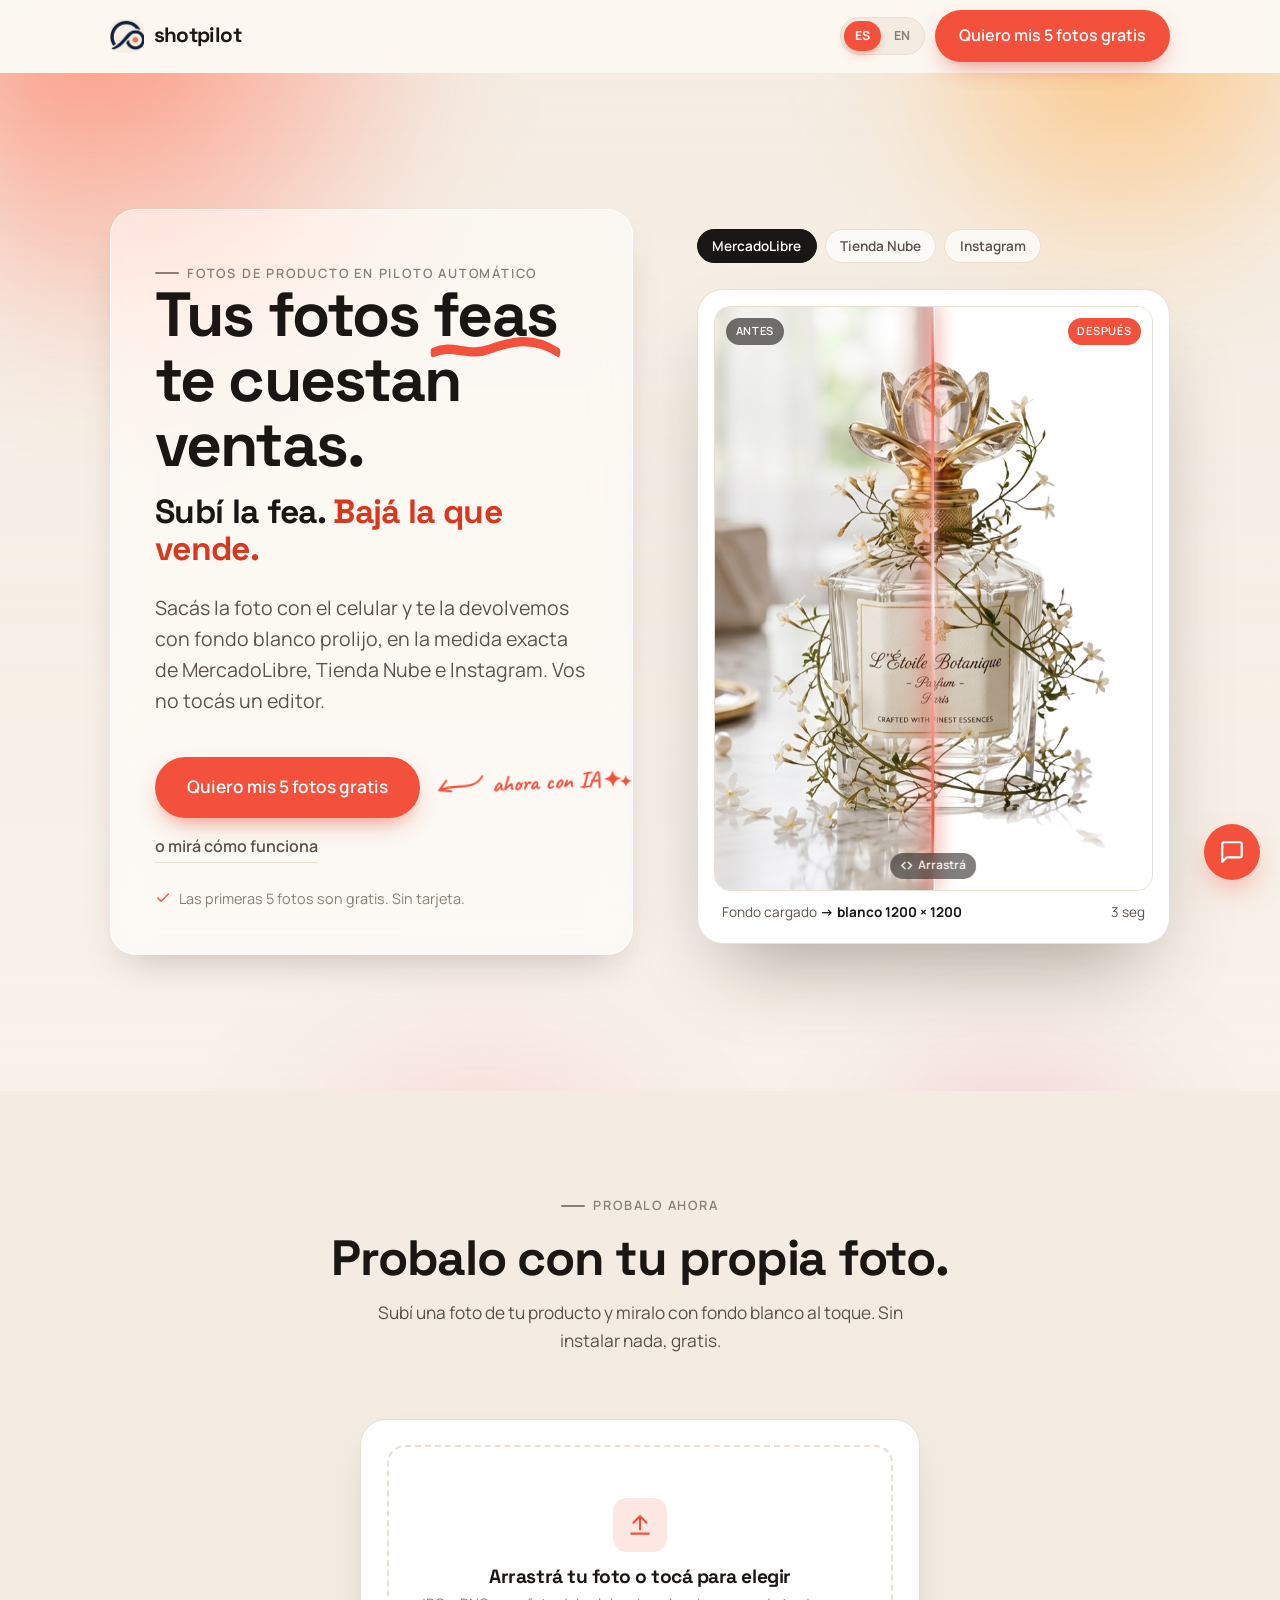
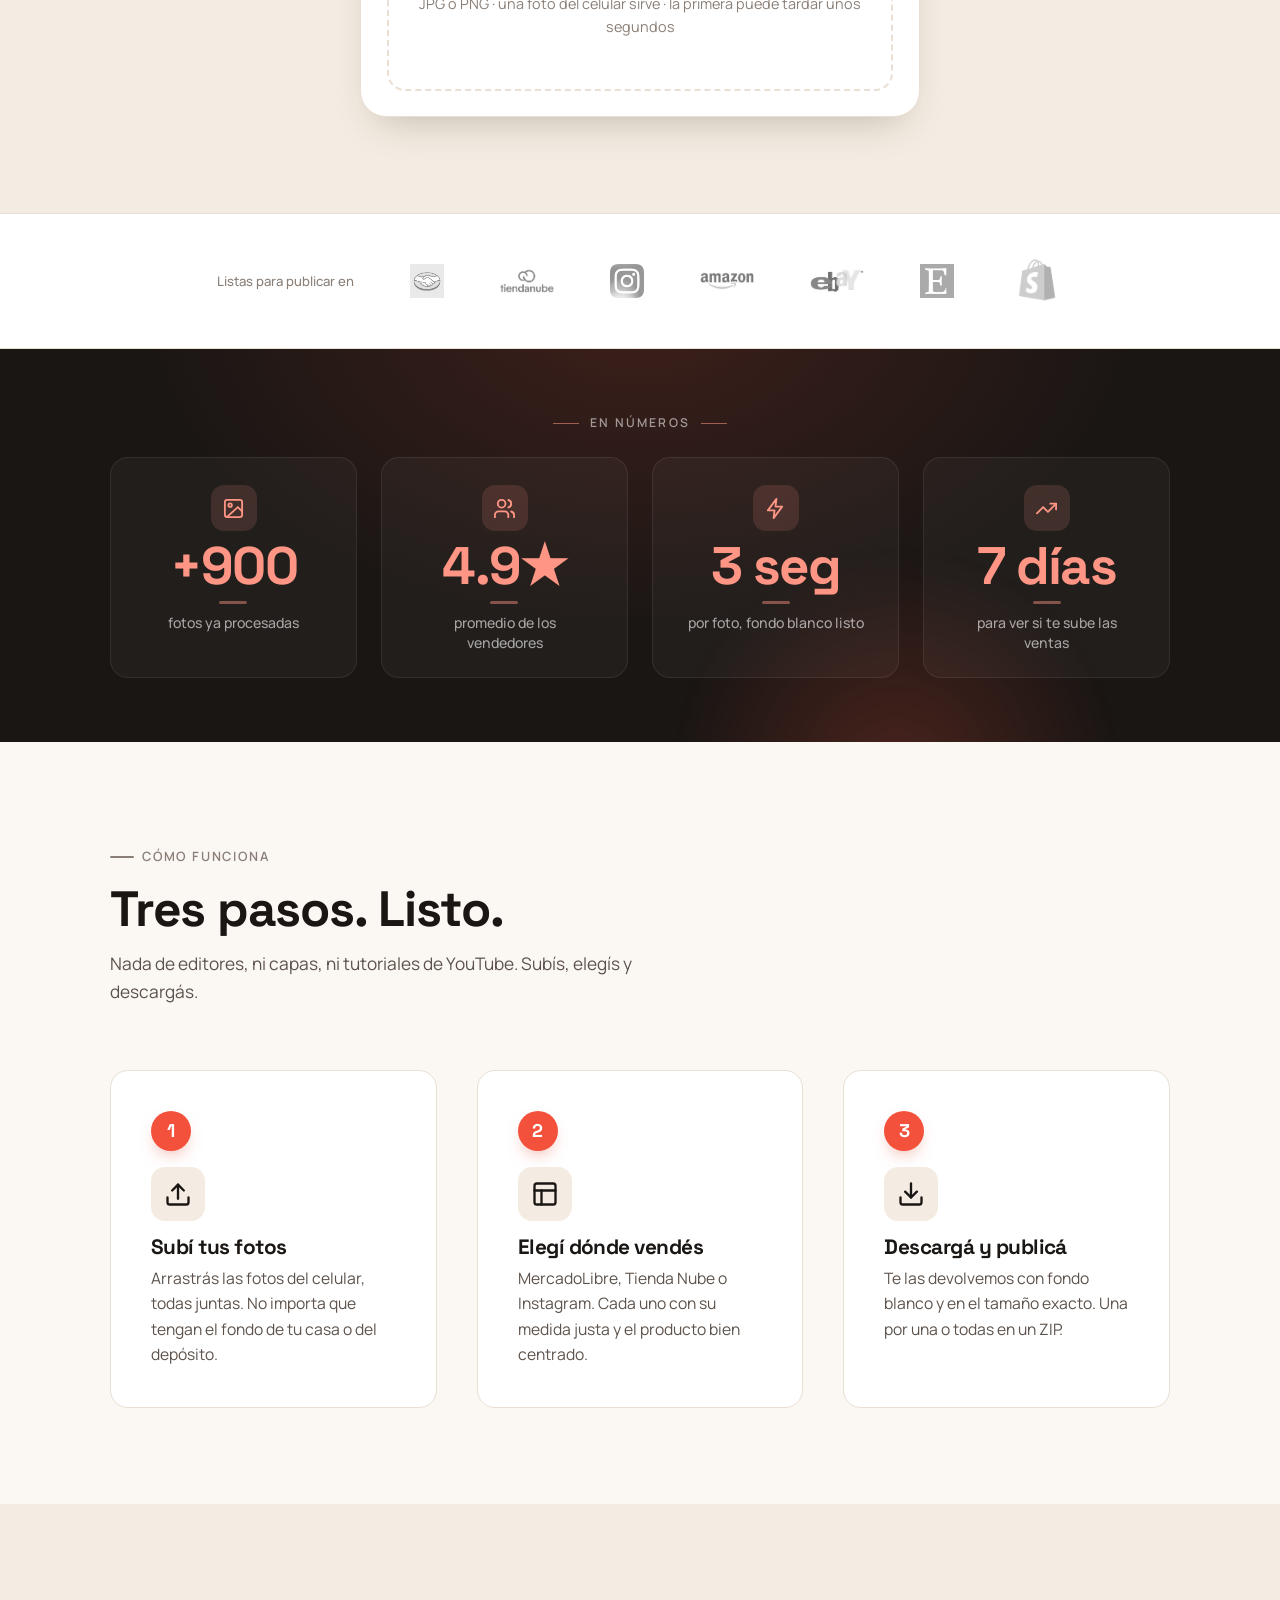
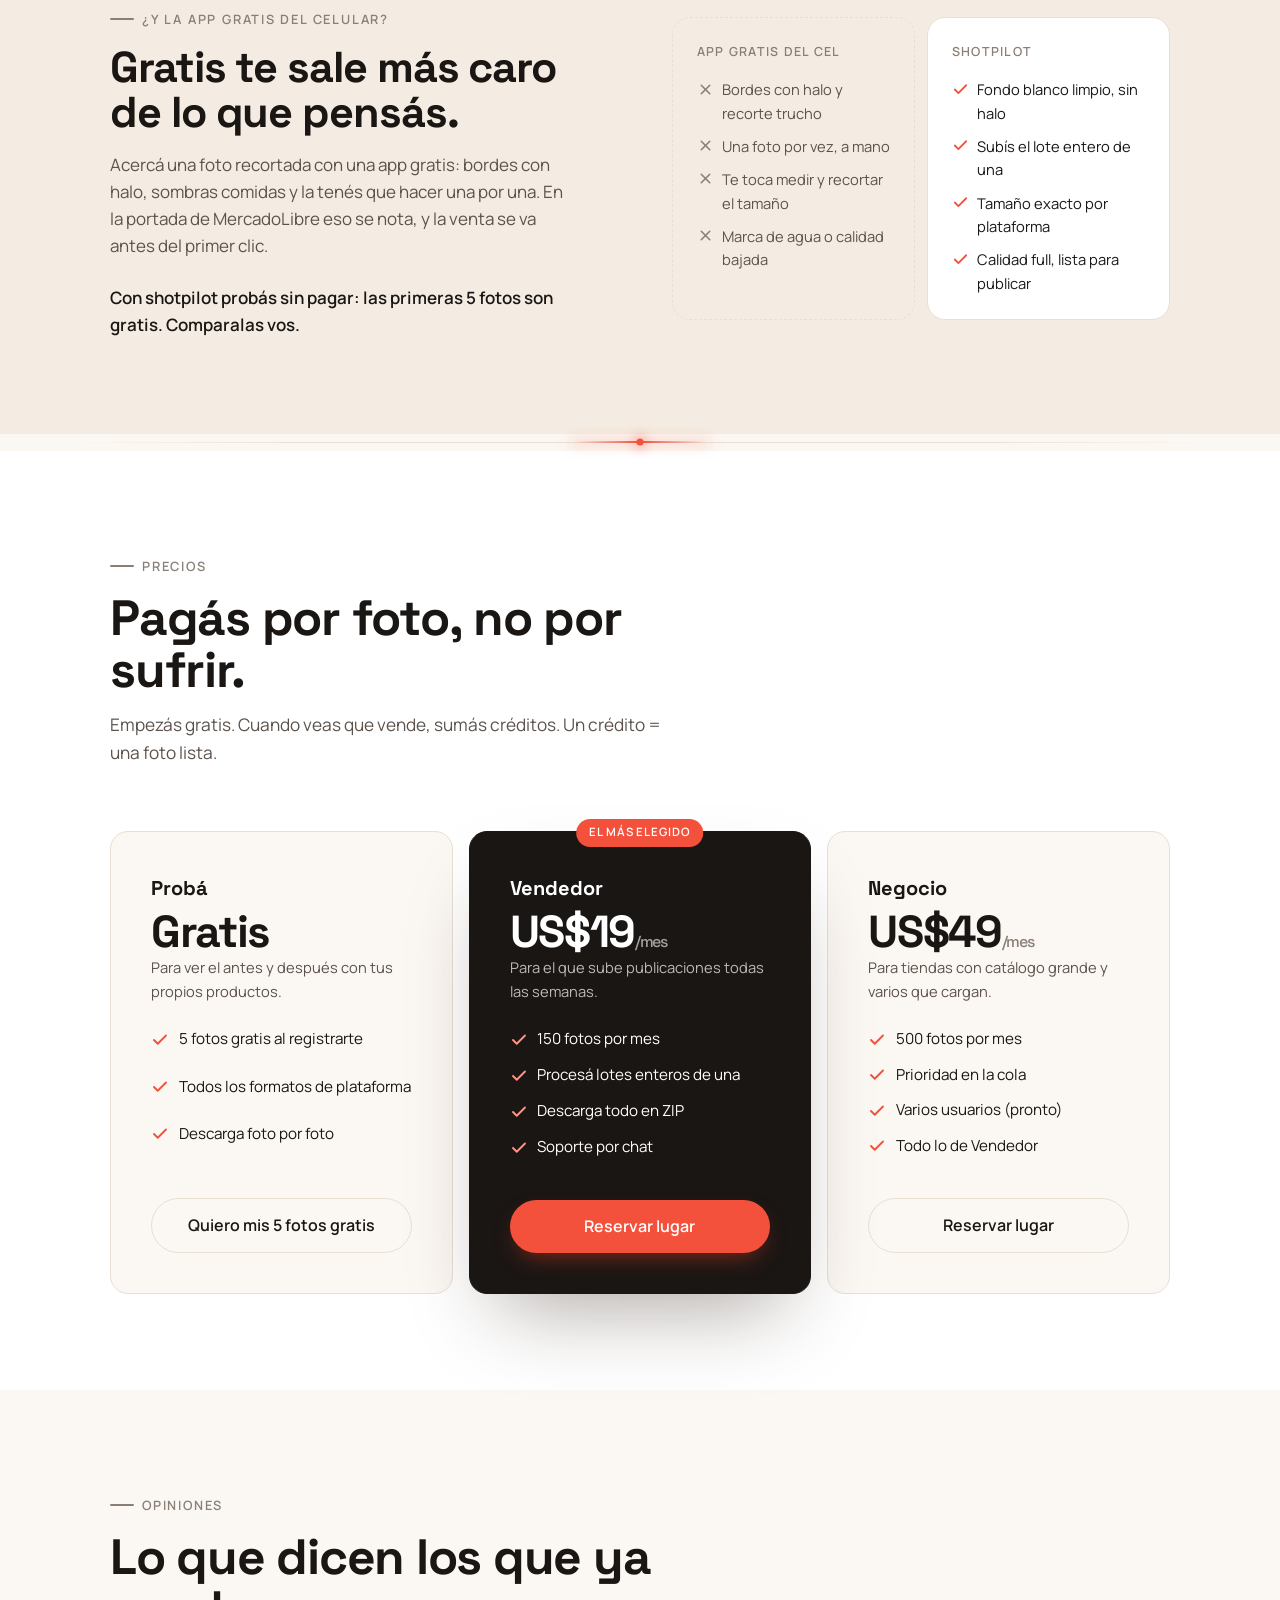
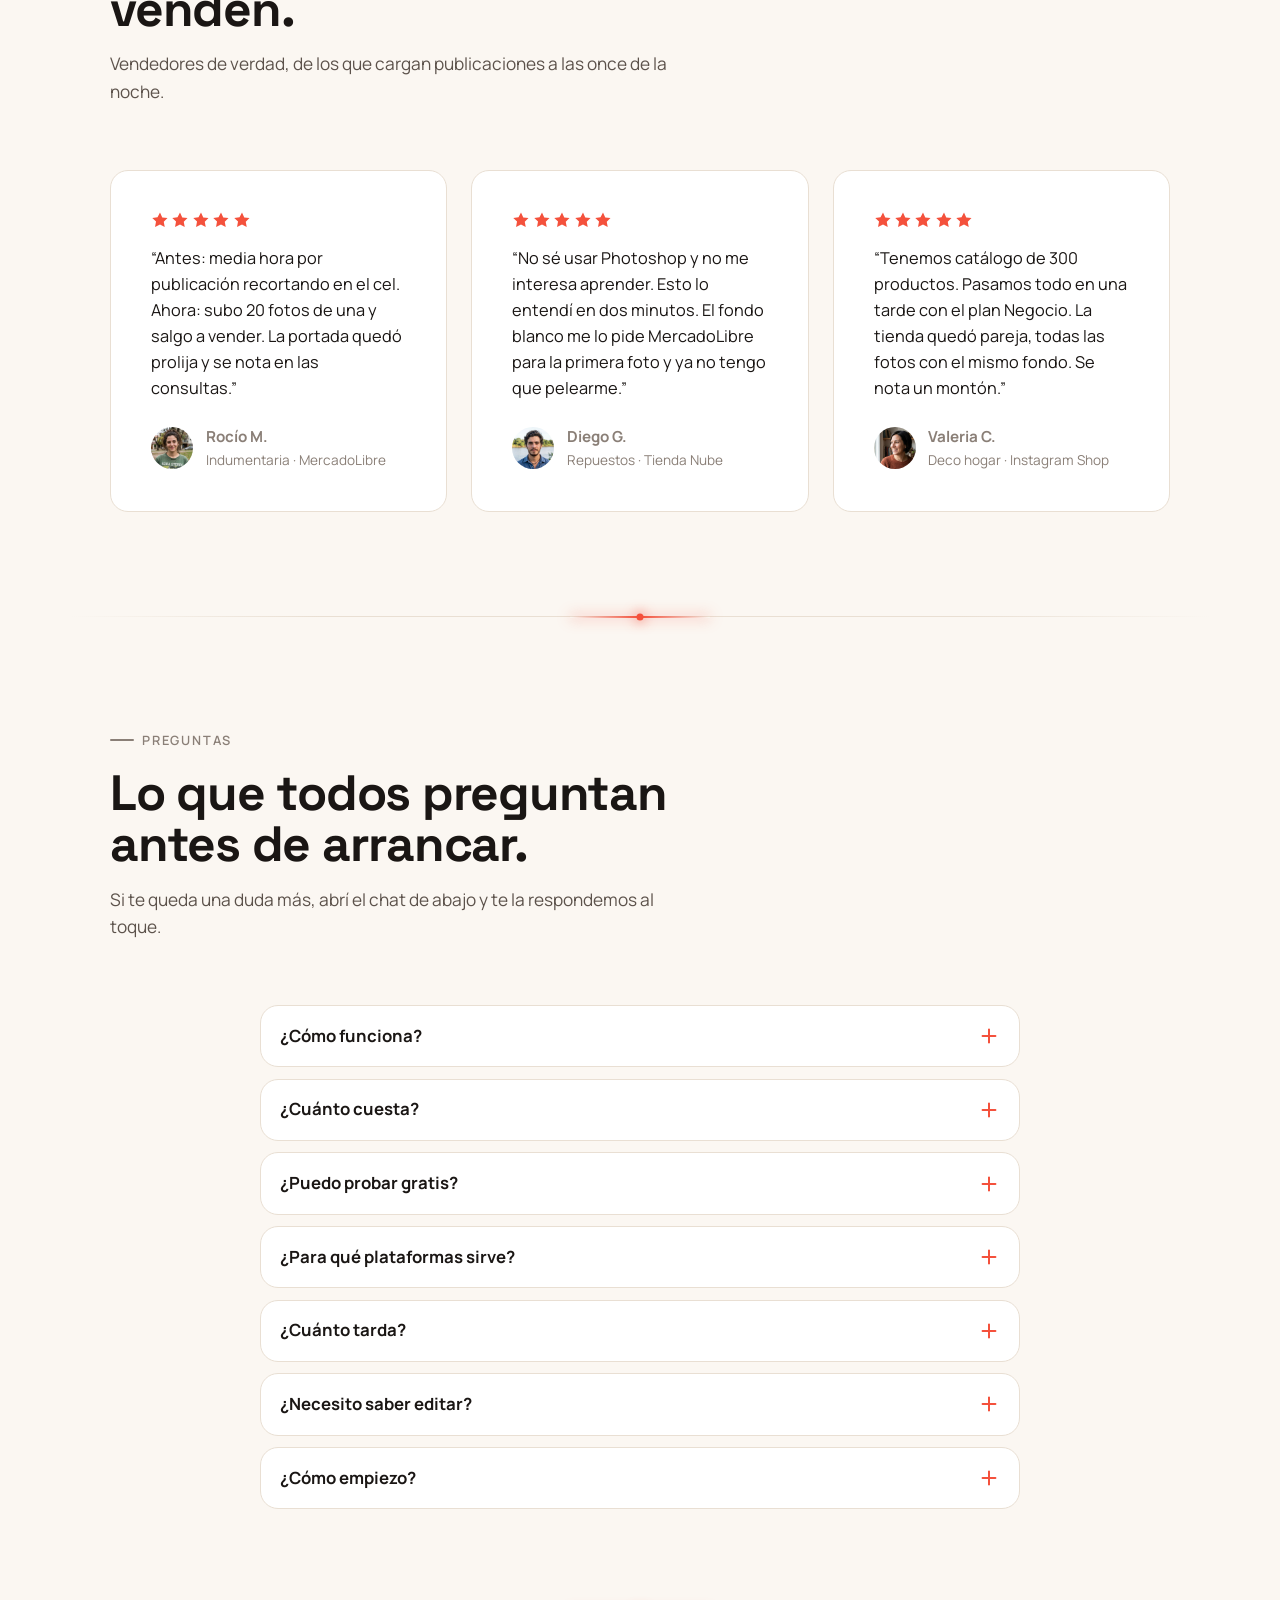
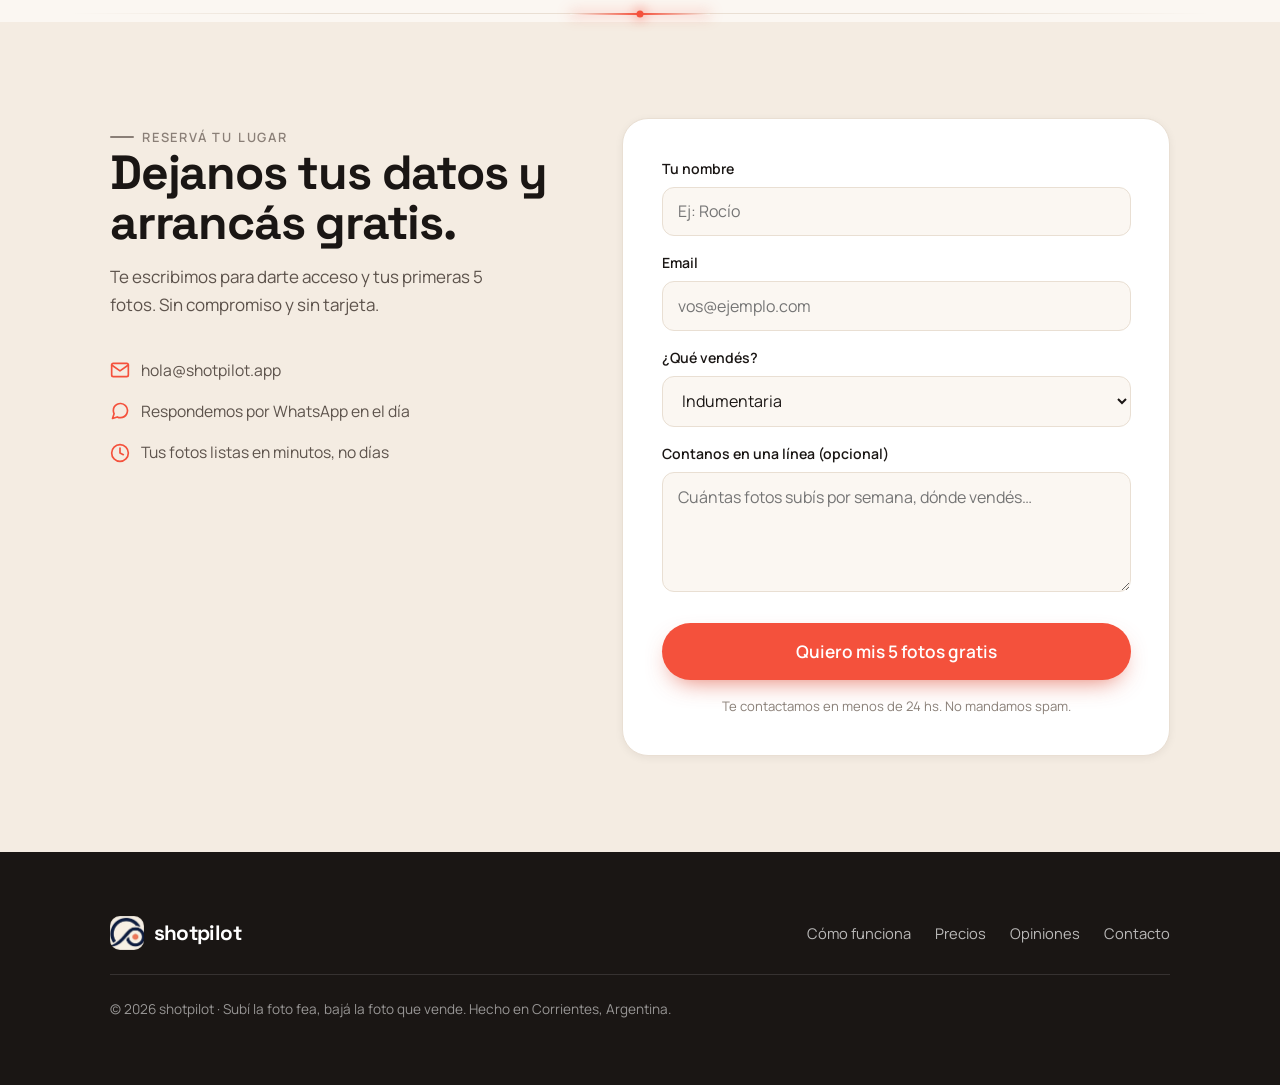
==== index.html @ 3f91464b "feat(landing): marca de agua del magnet en mosaico SHOTPILOT (estilo editor) ES+EN Reemplaza el wate" ====
<!DOCTYPE html>
<html lang="es-AR">
<head>
<meta charset="UTF-8">
<meta name="viewport" content="width=device-width, initial-scale=1.0">
<title>shotpilot — Subí la foto fea. Bajá la foto que vende.</title>
<meta name="description" content="Fotos de producto con fondo blanco, listas para MercadoLibre, Tienda Nube e Instagram. Subís la foto del celular y la bajás lista para publicar.">
<link rel="icon" type="image/png" href="/logo-shotpilot.png">
<link rel="apple-touch-icon" href="/logo-shotpilot.png">
<meta property="og:type" content="website">
<meta property="og:site_name" content="ShotPilot">
<meta property="og:title" content="shotpilot — Subí la foto fea. Bajá la foto que vende.">
<meta property="og:description" content="Fotos de producto con fondo blanco, listas para MercadoLibre, Tienda Nube e Instagram. Subís la foto del celular y la bajás lista para publicar.">
<meta property="og:url" content="https://shotpilot.app/">
<meta property="og:image" content="https://shotpilot.app/og-image.png">
<meta property="og:image:width" content="1200">
<meta property="og:image:height" content="630">
<meta property="og:image:alt" content="Antes y después: foto de producto con fondo cargado convertida a fondo blanco.">
<meta name="twitter:card" content="summary_large_image">
<meta name="twitter:title" content="shotpilot — Subí la foto fea. Bajá la foto que vende.">
<meta name="twitter:description" content="Fotos de producto con fondo blanco, listas para MercadoLibre, Tienda Nube e Instagram.">
<meta name="twitter:image" content="https://shotpilot.app/og-image.png">
<link rel="canonical" href="https://shotpilot.app/">
<link rel="alternate" hreflang="es-AR" href="https://shotpilot.app/">
<link rel="alternate" hreflang="en" href="https://shotpilot.app/en">
<link rel="alternate" hreflang="x-default" href="https://shotpilot.app/">

<link rel="preconnect" href="https://fonts.googleapis.com">
<link rel="preconnect" href="https://fonts.gstatic.com" crossorigin>
<link href="https://fonts.googleapis.com/css2?family=Caveat:wght@600;700&family=Manrope:wght@400;500;600;700;800&family=Space+Grotesk:wght@400;500;600;700&display=swap" rel="stylesheet">

<style>
  /* ---------- tokens ---------- */
  :root{
    --ink:#1A1614;
    --ink-soft:#5C524B;
    --ink-faint:#8A7F77;
    --cream:#FBF7F2;
    --cream-2:#F4ECE2;
    --white:#FFFFFF;
    --line:#E9DFD3;

    --accent:#F4513C;
    --accent-deep:#D8381F;
    --accent-tint:#FDE7E2;

    /* mesh hero colors (warm family — never purple/blue) */
    --m1:#FF6F52;   /* coral */
    --m2:#FFB257;   /* amber */
    --m3:#FF8FA0;   /* rose  */
    --m4:#E23E78;   /* deep rose */

    --space-1:.5rem;
    --space-2:1rem;
    --space-3:1.5rem;
    --space-4:2.5rem;
    --space-5:4rem;
    --space-6:6rem;
    --space-7:8.5rem;

    --maxw:1140px;
    --radius:18px;
    --radius-lg:26px;

    --shadow-sm:0 2px 8px rgba(40,24,16,.06);
    --shadow-md:0 18px 40px -18px rgba(40,24,16,.28);
    --shadow-lg:0 40px 80px -30px rgba(40,24,16,.4);

    --ease:cubic-bezier(.22,.61,.36,1);
  }

  *,*::before,*::after{box-sizing:border-box;margin:0;padding:0}
  html{scroll-behavior:smooth;scroll-padding-top:88px;-webkit-text-size-adjust:100%}
  body{
    font-family:"Manrope",system-ui,-apple-system,sans-serif;
    background:var(--cream);
    color:var(--ink);
    line-height:1.6;
    font-size:17px;
    -webkit-font-smoothing:antialiased;
    overflow-x:clip;
  }
  h1,h2,h3,.display{font-family:"Space Grotesk","Manrope",sans-serif;line-height:1.04;letter-spacing:-.025em;font-weight:800}
  a{color:inherit;text-decoration:none}
  img{max-width:100%;display:block}
  ::selection{background:var(--accent);color:#fff}

  /* ---------- layout helpers ---------- */
  .wrap{max-width:var(--maxw);margin-inline:auto;padding-inline:clamp(20px,5vw,40px)}
  section{padding-block:var(--space-6)}
  .eyebrow{
    font-size:.8rem;font-weight:600;letter-spacing:.14em;text-transform:uppercase;
    color:var(--ink-faint);display:inline-flex;align-items:center;gap:.5rem;
  }
  .eyebrow::before{content:"";width:24px;height:2px;background:var(--ink-faint);border-radius:2px}
  .section-head{max-width:640px;margin-bottom:var(--space-5)}
  .section-head h2{font-size:clamp(2rem,4.5vw,3.1rem);margin:var(--space-2) 0 var(--space-2)}
  .section-head p{color:var(--ink-soft);font-size:1.08rem;max-width:52ch}

  /* ---------- buttons ---------- */
  .btn{
    display:inline-flex;align-items:center;justify-content:center;gap:.55rem;
    font-family:"Manrope",sans-serif;font-weight:600;font-size:1rem;
    padding:.85rem 1.5rem;border-radius:999px;border:0;cursor:pointer;
    transition:transform .25s var(--ease),box-shadow .25s var(--ease),background .2s;
    white-space:nowrap;
  }
  .btn-primary{background:var(--accent);color:#fff;box-shadow:0 10px 24px -10px rgba(216,56,31,.7)}
  .btn-primary:hover{background:var(--accent-deep);transform:translateY(-2px);box-shadow:0 16px 30px -10px rgba(216,56,31,.75)}
  .btn-ghost{background:transparent;color:var(--ink);border:1.5px solid var(--line)}
  .btn-ghost:hover{border-color:var(--ink);transform:translateY(-2px)}
  .btn-lg{padding:1.05rem 2rem;font-size:1.08rem}
  .text-link{font-weight:600;font-size:1rem;color:var(--ink-soft);border-bottom:1.5px solid var(--line);padding-bottom:2px;transition:color .2s,border-color .2s}
  .text-link:hover{color:var(--ink);border-color:var(--ink)}

  /* ---------- nav ---------- */
  .nav{
    position:sticky;top:0;z-index:50;
    backdrop-filter:saturate(150%) blur(14px);
    -webkit-backdrop-filter:saturate(150%) blur(14px);
    background:rgba(251,247,242,.72);
    border-bottom:1px solid transparent;
    transition:border-color .3s,box-shadow .3s,background .3s;
  }
  .nav.scrolled{border-bottom-color:var(--line);box-shadow:var(--shadow-sm);background:rgba(251,247,242,.86)}
  .nav-inner{display:flex;align-items:center;justify-content:space-between;gap:var(--space-3);height:72px}
  .brand{display:flex;align-items:center;gap:.6rem;font-family:"Space Grotesk";font-weight:800;font-size:1.3rem;letter-spacing:-.03em}
  .brand .mark{width:34px;height:34px;border-radius:10px;flex:none;background:#fff no-repeat url("/logo-shotpilot.png");background-size:182%;background-position:50% 20%}
  .nav-links{display:none;gap:var(--space-3);align-items:center}
  .nav-links a{font-size:.96rem;font-weight:500;color:var(--ink-soft);position:relative;padding:.3rem 0;transition:color .2s}
  .nav-links a::after{content:"";position:absolute;left:0;bottom:-2px;width:0;height:2px;background:var(--accent);border-radius:2px;transition:width .25s var(--ease)}
  .nav-links a:hover{color:var(--ink)}
  .nav-links a:hover::after{width:100%}
  .nav-cta{display:flex;align-items:center;gap:.6rem}
  @media(min-width:760px){.nav-links{display:flex}}
  @media(max-width:760px){
    .nav-inner{gap:.5rem;height:64px}
    .brand{font-size:1.15rem;gap:.45rem}
    .brand .mark{width:30px;height:30px}
    .nav-cta{gap:.5rem}
    .nav-cta .btn-primary{padding:.55rem 1rem;font-size:.9rem}
    .lang a{padding:.3rem .5rem}
  }
  @media(max-width:390px){
    .nav-inner{gap:.4rem}
    .brand{font-size:1.05rem}
    .nav-cta{gap:.4rem}
    .nav-cta .btn-primary{padding:.5rem .8rem;font-size:.84rem}
    .lang{font-size:.72rem}
    .lang a{padding:.28rem .42rem}
  }
  /* language switch */
  .lang{display:inline-flex;align-items:center;gap:2px;background:var(--cream-2);border:1px solid var(--line);border-radius:999px;padding:3px;font-size:.78rem;font-weight:700;letter-spacing:.02em}
  .lang a{padding:.3rem .68rem;border-radius:999px;color:var(--ink-faint);transition:color .2s,background .25s var(--ease),box-shadow .25s var(--ease)}
  .lang a[aria-current="true"]{background:var(--accent);color:#fff;box-shadow:0 4px 10px -3px rgba(216,56,31,.5)}
  .lang a:not([aria-current="true"]):hover{color:var(--ink)}

  /* platform selector (hero) */
  .plat-select{display:flex;flex-wrap:wrap;gap:.5rem;margin-bottom:var(--space-2)}
  .chip{font-family:"Manrope",sans-serif;font-size:.85rem;font-weight:600;color:var(--ink-soft);background:rgba(255,255,255,.7);border:1.5px solid var(--line);border-radius:999px;padding:.42rem .9rem;cursor:pointer;transition:background .2s var(--ease),color .2s,border-color .2s,transform .2s var(--ease)}
  .chip:hover{border-color:var(--ink-faint);transform:translateY(-1px)}
  .chip[aria-pressed="true"]{background:var(--ink);color:#fff;border-color:var(--ink)}

  /* ---------- hero ---------- */
  .hero{position:relative;padding-block:clamp(4.5rem,11vw,8.5rem) var(--space-7);overflow:hidden}
  .mesh{position:absolute;inset:-12% 0 0 0;height:128%;z-index:0;background:var(--cream-2);will-change:transform}
  .blob{position:absolute;border-radius:50%;filter:blur(60px);opacity:.85;will-change:transform}
  .blob.b1{width:46vw;height:46vw;max-width:560px;max-height:560px;background:radial-gradient(circle at 30% 30%,var(--m1),transparent 70%);top:-8%;left:-6%}
  .blob.b2{width:42vw;height:42vw;max-width:520px;max-height:520px;background:radial-gradient(circle at 50% 50%,var(--m2),transparent 70%);top:-12%;right:-8%}
  .blob.b3{width:40vw;height:40vw;max-width:500px;max-height:500px;background:radial-gradient(circle at 50% 50%,var(--m3),transparent 70%);bottom:-18%;left:18%}
  .blob.b4{width:30vw;height:30vw;max-width:380px;max-height:380px;background:radial-gradient(circle at 50% 50%,var(--m4),transparent 68%);bottom:-10%;right:6%;opacity:.6}
  /* grain-free soft top fade so text reads */
  .mesh::after{content:"";position:absolute;inset:0;background:linear-gradient(180deg,rgba(251,247,242,.1),rgba(251,247,242,.55))}

  @keyframes drift1{from{transform:translate3d(0,0,0) scale(1)}to{transform:translate3d(6%,8%,0) scale(1.12)}}
  @keyframes drift2{from{transform:translate3d(0,0,0) scale(1)}to{transform:translate3d(-7%,6%,0) scale(1.08)}}
  @keyframes drift3{from{transform:translate3d(0,0,0) scale(1)}to{transform:translate3d(5%,-7%,0) scale(1.14)}}

  .hero-inner{position:relative;z-index:1;display:grid;gap:var(--space-5);grid-template-columns:1fr;align-items:center}
  @media(min-width:940px){.hero-inner{grid-template-columns:1.05fr .95fr}}

  .glass{
    background:rgba(255,255,255,.55);
    backdrop-filter:blur(18px) saturate(140%);
    -webkit-backdrop-filter:blur(18px) saturate(140%);
    border:1px solid rgba(255,255,255,.7);
    border-radius:var(--radius-lg);
    padding:clamp(1.75rem,4vw,2.75rem);
    box-shadow:var(--shadow-md);
  }
  .hero h1{font-size:clamp(2.4rem,5.6vw,3.9rem);font-weight:900;letter-spacing:-.03em;line-height:1.04;text-wrap:balance}

  /* hand-drawn underline swash bajo la palabra clave del titular */
  .swash{position:relative;display:inline-block;white-space:nowrap}
  .swash-line{position:absolute;left:-3%;bottom:-.22em;width:106%;height:.4em;overflow:visible;pointer-events:none}
  .swash-line path{
    fill:none;stroke:var(--accent);stroke-width:6;stroke-linecap:round;stroke-linejoin:round;
    stroke-dasharray:240;stroke-dashoffset:240;
    animation:swash-draw .9s var(--ease) .35s forwards;
  }
  @keyframes swash-draw{to{stroke-dashoffset:0}}

  /* sticker dibujado a mano "ahora con IA" a la derecha del CTA */
  .btn-wrap{position:relative;display:inline-flex;flex-wrap:wrap;align-items:center}
  .ai-sticker{position:absolute;left:calc(100% + 14px);top:0;bottom:0;display:flex;align-items:center;gap:.25rem;transform:rotate(-3deg);transform-origin:left center;pointer-events:none;white-space:nowrap;font-family:"Caveat",cursive;color:var(--accent);animation:sticker-pop .5s var(--ease) .55s both}
  .ai-sticker .txt{font-size:clamp(1.15rem,2.6vw,1.45rem);font-weight:700;line-height:1;white-space:nowrap}
  .ai-sticker .arr{width:clamp(40px,6vw,54px);height:auto;flex:none}
  .ai-sticker .arr path{fill:none;stroke:var(--accent);stroke-width:2.4;stroke-linecap:round;stroke-linejoin:round;stroke-dasharray:220;stroke-dashoffset:220;animation:sticker-arrow .75s var(--ease) .85s forwards}
  .ai-sticker .spk{display:inline-flex;align-items:flex-start}
  .ai-sticker .spk svg{fill:var(--accent)}
  .ai-sticker .s1{width:clamp(14px,3vw,18px);height:auto}
  .ai-sticker .s2{width:clamp(9px,2vw,12px);height:auto;align-self:flex-end;margin-left:-2px}
  @keyframes sticker-pop{from{opacity:0;transform:rotate(-3deg) scale(.7)}to{opacity:1;transform:rotate(-3deg) scale(1)}}
  @keyframes sticker-arrow{to{stroke-dashoffset:0}}
  @keyframes twinkle{0%,100%{opacity:.45;transform:scale(.82)}50%{opacity:1;transform:scale(1.12)}}
  @media(max-width:640px){.ai-sticker{position:static;top:auto;bottom:auto;left:auto;margin-top:.45rem}}

  .hero .hero-sub{font-family:"Space Grotesk",sans-serif;font-weight:700;font-size:clamp(1.5rem,3.2vw,2.1rem);letter-spacing:-.02em;line-height:1.1;margin-top:var(--space-2)}
  .hero .hero-sub .em{color:var(--accent-deep)}
  .hero .lede{margin-top:var(--space-3);font-size:clamp(1.05rem,2vw,1.22rem);color:var(--ink-soft);max-width:46ch}
  .hero-actions{position:relative;margin-top:var(--space-4);display:flex;flex-direction:column;align-items:flex-start;gap:1rem}
  .hero-note{margin-top:var(--space-3);font-size:.9rem;color:var(--ink-faint);display:flex;align-items:center;gap:.5rem}
  .hero-note svg{width:16px;height:16px;color:var(--accent)}

  /* before/after card */
  .ba{position:relative}
  .ba-card{background:var(--white);border-radius:var(--radius-lg);padding:1rem;box-shadow:var(--shadow-lg);border:1px solid var(--line)}
  .ba-stage{position:relative;aspect-ratio:3/4;border-radius:16px;overflow:hidden;background:#fff;border:1px solid var(--line);cursor:ew-resize;touch-action:none;user-select:none}
  .ba-stage img{position:absolute;inset:0;width:100%;height:100%;display:block}
  .ba-after{object-fit:cover;object-position:50% 42%;z-index:1}
  .ba-before{object-fit:cover;object-position:50% 42%;z-index:2;clip-path:inset(0 50% 0 0)}
  .ba-line{position:absolute;top:0;bottom:0;left:50%;width:3px;transform:translateX(-50%);z-index:3;opacity:1;background:linear-gradient(180deg,rgba(226,80,58,0),var(--accent) 12%,#fff 50%,var(--accent) 88%,rgba(226,80,58,0));box-shadow:0 0 18px 3px rgba(226,80,58,.6),0 0 6px 1px rgba(255,255,255,.75)}
  .ba-line::after{content:"";position:absolute;top:0;bottom:0;right:1px;width:42px;background:linear-gradient(90deg,rgba(226,80,58,0),rgba(226,80,58,.18));pointer-events:none}
  .ba-stage .tag{position:absolute;top:.7rem;left:.7rem;z-index:4;font-size:.7rem;font-weight:600;letter-spacing:.06em;text-transform:uppercase;color:#fff;padding:.28rem .6rem;border-radius:999px}
  .ba-stage .tag-before{background:rgba(26,22,20,.6);left:.7rem;right:auto;opacity:1}
  .ba-stage .tag-after{background:var(--accent);left:auto;right:.7rem}
  .ba-drag{position:absolute;top:0;bottom:0;left:var(--x,50%);width:2px;background:#fff;box-shadow:0 0 0 1px rgba(0,0,0,.1);z-index:6;opacity:0;transition:opacity .2s}
  .ba-knob{position:absolute;top:50%;left:50%;transform:translate(-50%,-50%);width:40px;height:40px;border-radius:50%;background:#fff;box-shadow:var(--shadow-md);display:grid;place-items:center;color:var(--ink)}
  .ba-knob svg{width:20px;height:20px}
  .ba-hint{position:absolute;bottom:.7rem;left:50%;transform:translateX(-50%);z-index:6;display:inline-flex;align-items:center;gap:.3rem;font-size:.73rem;font-weight:600;color:#fff;background:rgba(26,22,20,.55);padding:.24rem .62rem;border-radius:999px;-webkit-backdrop-filter:blur(4px);backdrop-filter:blur(4px);transition:opacity .3s;pointer-events:none}
  .ba-hint svg{width:13px;height:13px}
  .ba-stage.manual{cursor:grabbing}
  .ba-stage.manual .ba-drag{opacity:1}
  .ba-stage.manual .ba-hint{opacity:0}
  .ba-stage.manual .ba-before{animation:none!important;opacity:1!important;clip-path:inset(0 calc(100% - var(--x,50%)) 0 0)!important}
  .ba-stage.manual .ba-line{animation:none!important;opacity:0!important}
  .ba-stage.manual .tag-before{animation:none!important;opacity:1!important}
  .ba-stage.manual .tag-after{animation:none!important;opacity:1!important}
  @keyframes ba-sweep{0%,8%{clip-path:inset(0 0 0 0);opacity:1}48%,66%{clip-path:inset(0 0 0 100%);opacity:1}67%{clip-path:inset(0 0 0 100%);opacity:0}68%{clip-path:inset(0 0 0 0);opacity:0}82%,100%{clip-path:inset(0 0 0 0);opacity:1}}
  @keyframes ba-scan{0%,8%{left:0;opacity:0}11%{opacity:1}48%{left:100%;opacity:1}52%,100%{left:100%;opacity:0}}
  @keyframes ba-tagout{0%,10%{opacity:1}16%,80%{opacity:0}90%,100%{opacity:1}}
  @keyframes ba-tagin{0%,12%{opacity:0}18%,78%{opacity:1}86%,100%{opacity:0}}
  .ba-foot{display:flex;align-items:center;justify-content:space-between;padding:.7rem .5rem .2rem;font-size:.85rem;color:var(--ink-soft)}
  .ba-foot strong{color:var(--ink)}

  /* ---------- logos strip ---------- */
  .strip{padding-block:var(--space-4);border-top:1px solid var(--line);border-bottom:1px solid var(--line);background:var(--white)}
  /* firma visual: línea de escaneo como divisor entre secciones */
  .scan-divider{position:relative;height:1px;max-width:var(--maxw);margin-inline:auto;margin-block:var(--space-1);background:linear-gradient(90deg,transparent,var(--line) 22%,var(--line) 78%,transparent)}
  .scan-divider::before{content:"";position:absolute;top:50%;left:50%;transform:translate(-50%,-50%);width:140px;height:2px;border-radius:2px;background:linear-gradient(90deg,transparent,var(--accent),transparent);box-shadow:0 0 14px 1px rgba(244,81,60,.4)}
  .scan-divider::after{content:"";position:absolute;top:50%;left:50%;transform:translate(-50%,-50%);width:7px;height:7px;border-radius:50%;background:var(--accent);box-shadow:0 0 12px 2px rgba(244,81,60,.55)}
  .strip-inner{display:flex;flex-wrap:wrap;align-items:center;justify-content:center;gap:clamp(1.5rem,5vw,3.5rem)}
  .strip span{font-size:.82rem;color:var(--ink-faint);font-weight:500}
  .strip .plat{font-weight:700;font-family:"Space Grotesk";font-size:1.1rem;color:var(--ink-soft);opacity:.8}
  .strip .plat-logo{height:clamp(26px,4vw,34px);width:auto;object-fit:contain;filter:grayscale(1);opacity:.6;transition:filter .3s var(--ease),opacity .3s var(--ease)}
  .strip .plat-logo:hover{filter:grayscale(0);opacity:1}
  .strip .plat-logo--lg{height:clamp(40px,6vw,54px)}

  /* ---------- by the numbers (banda estática, sin animación) ---------- */
  .bynum{position:relative;background:var(--ink);color:#fff;padding-block:var(--space-5);overflow:hidden}
  .bynum::before{content:"";position:absolute;inset:0;background:radial-gradient(58% 120% at 50% -10%,rgba(244,81,60,.16),transparent 68%);pointer-events:none}
  .bynum-glow{position:absolute;z-index:0;width:min(52vw,460px);aspect-ratio:1;border-radius:50%;top:-30%;left:52%;background:radial-gradient(circle,rgba(244,81,60,.22),transparent 68%);filter:blur(8px);pointer-events:none;will-change:transform}
  .bynum .wrap{position:relative;z-index:1}
  .bynum-eyebrow{display:flex;align-items:center;justify-content:center;gap:.7rem;text-align:center;font-size:.76rem;font-weight:600;letter-spacing:.18em;text-transform:uppercase;color:rgba(255,255,255,.55);margin-bottom:var(--space-3)}
  .bynum-eyebrow::before,.bynum-eyebrow::after{content:"";width:26px;height:1px;background:rgba(255,150,133,.55)}
  .bynum-grid{display:grid;grid-template-columns:repeat(2,1fr);gap:var(--space-2);text-align:center}
  @media(min-width:780px){.bynum-grid{grid-template-columns:repeat(4,1fr);gap:var(--space-3)}}
  .bynum .stat{display:flex;flex-direction:column;align-items:center;gap:.55rem;padding:1.7rem 1rem 1.5rem;border-radius:18px;background:rgba(255,255,255,.035);border:1px solid rgba(255,255,255,.08);transition:transform .25s var(--ease),border-color .25s,background .25s}
  .bynum .stat:hover{transform:translateY(-5px);border-color:rgba(255,150,133,.45);background:rgba(255,255,255,.06)}
  .bynum .stat-ic{width:46px;height:46px;border-radius:13px;display:grid;place-items:center;background:rgba(255,150,133,.14);color:#FF9685;transition:background .25s,color .25s,transform .25s var(--ease)}
  .bynum .stat-ic svg{width:23px;height:23px}
  .bynum .stat:hover .stat-ic{background:var(--accent);color:#fff;transform:scale(1.06)}
  .bynum .n{font-family:"Space Grotesk","Manrope",sans-serif;font-weight:800;font-size:clamp(2.3rem,5.4vw,3.3rem);letter-spacing:-.03em;line-height:1;color:#FF9685}
  .bynum .n::after{content:"";display:block;width:28px;height:3px;border-radius:3px;background:rgba(255,150,133,.45);margin:.55rem auto 0}
  .bynum .l{font-size:.88rem;line-height:1.4;color:rgba(255,255,255,.6);font-weight:500;max-width:20ch;margin-inline:auto}

  /* ---------- steps ---------- */
  .steps{display:grid;gap:var(--space-3);grid-template-columns:1fr}
  @media(min-width:780px){.steps{grid-template-columns:repeat(3,1fr);gap:var(--space-4)}}
  .step{position:relative;background:var(--white);border:1px solid var(--line);border-radius:var(--radius);padding:var(--space-4);transition:transform .3s var(--ease),box-shadow .3s var(--ease)}
  .step:hover{transform:translateY(-6px);box-shadow:var(--shadow-md)}
  .step-node{display:grid;place-items:center;width:40px;height:40px;border-radius:50%;background:var(--accent);color:#fff;font-family:"Space Grotesk";font-weight:800;font-size:1.15rem;line-height:1;box-shadow:0 8px 18px -8px rgba(216,56,31,.55)}
  .step .ico{width:54px;height:54px;border-radius:14px;background:var(--cream-2);color:var(--ink);display:grid;place-items:center;margin:var(--space-2) 0}
  .step .ico svg{width:28px;height:28px}
  .step h3{font-size:1.3rem;margin-bottom:.5rem}
  .step p{color:var(--ink-soft);font-size:.98rem}

  /* ---------- bridge (mata la objeción) ---------- */
  #bridge{background:var(--cream-2)}
  .bridge-grid{display:grid;gap:var(--space-4);grid-template-columns:1fr;align-items:center}
  @media(min-width:860px){.bridge-grid{grid-template-columns:1fr 1fr;gap:var(--space-5)}}
  .bridge-copy h2{font-size:clamp(1.8rem,4vw,2.7rem);margin:var(--space-2) 0}
  .bridge-copy p{color:var(--ink-soft);max-width:46ch}
  .bridge-copy .kicker{color:var(--ink);font-weight:600;margin-top:var(--space-3)}
  .compare{display:grid;gap:var(--space-2)}
  .compare-row{display:grid;grid-template-columns:1fr 1fr;gap:.75rem}
  .compare-card{background:var(--white);border:1px solid var(--line);border-radius:var(--radius);padding:var(--space-3)}
  .compare-card.bad{background:transparent;border-style:dashed}
  .compare-card h4{font-family:"Manrope";font-size:.78rem;font-weight:600;letter-spacing:.1em;text-transform:uppercase;color:var(--ink-faint);margin-bottom:var(--space-2)}
  .compare-card ul{list-style:none;display:grid;gap:.6rem}
  .compare-card li{display:flex;gap:.5rem;align-items:flex-start;font-size:.92rem;color:var(--ink-soft)}
  .compare-card li svg{width:17px;height:17px;flex:none;margin-top:.15rem}
  .compare-card.bad li svg{color:var(--ink-faint)}
  .compare-card.good li{color:var(--ink)}
  .compare-card.good li svg{color:var(--accent)}

  /* ---------- pricing ---------- */
  #precios{background:var(--white)}
  .tiers{display:grid;gap:var(--space-3);grid-template-columns:1fr;align-items:stretch}
  @media(min-width:880px){.tiers{grid-template-columns:repeat(3,1fr);gap:var(--space-2)}}
  .tier{display:flex;flex-direction:column;background:var(--cream);border:1px solid var(--line);border-radius:var(--radius);padding:var(--space-4);transition:transform .3s var(--ease),box-shadow .3s var(--ease)}
  .tier:hover{transform:translateY(-6px);box-shadow:var(--shadow-md)}
  .tier.feat{background:var(--ink);color:#fff;border-color:var(--ink);position:relative;box-shadow:var(--shadow-lg)}
  @media(min-width:880px){.tier.feat{transform:scale(1.04)}.tier.feat:hover{transform:scale(1.04) translateY(-6px)}}
  .tier .badge{position:absolute;top:-13px;left:50%;transform:translateX(-50%);background:var(--accent);color:#fff;font-size:.72rem;font-weight:600;letter-spacing:.08em;text-transform:uppercase;padding:.3rem .8rem;border-radius:999px;white-space:nowrap}
  .tier .name{font-family:"Space Grotesk";font-weight:700;font-size:1.25rem}
  .tier .price{font-family:"Space Grotesk";font-weight:800;font-size:2.8rem;letter-spacing:-.03em;margin:.4rem 0 .1rem;line-height:1}
  .tier .price small{font-size:1rem;font-weight:500;color:var(--ink-faint)}
  .tier.feat .price small{color:rgba(255,255,255,.6)}
  .tier .sub{font-size:.92rem;color:var(--ink-soft);margin-bottom:var(--space-3)}
  .tier.feat .sub{color:rgba(255,255,255,.7)}
  .tier ul{list-style:none;display:grid;gap:.7rem;margin-bottom:var(--space-4);flex:1}
  .tier li{display:flex;gap:.6rem;align-items:flex-start;font-size:.95rem}
  .tier li svg{width:18px;height:18px;color:var(--accent);flex:none;margin-top:.2rem}
  .tier.feat li svg{color:#FF9685}
  .tier .btn{width:100%}
  .tier.feat .btn-ghost{border-color:rgba(255,255,255,.3);color:#fff}
  .tier.feat .btn-ghost:hover{border-color:#fff;background:rgba(255,255,255,.08)}

  /* ---------- testimonials ---------- */
  .quotes{display:grid;gap:var(--space-3);grid-template-columns:1fr}
  @media(min-width:780px){.quotes{grid-template-columns:repeat(3,1fr)}}
  .quote{background:var(--white);border:1px solid var(--line);border-radius:var(--radius);padding:var(--space-4);display:flex;flex-direction:column;transition:transform .3s var(--ease),box-shadow .3s var(--ease)}
  .quote:hover{transform:translateY(-6px);box-shadow:var(--shadow-md)}
  .quote .stars{display:flex;gap:.15rem;color:var(--accent);margin-bottom:var(--space-2)}
  .quote .stars svg{width:18px;height:18px}
  .quote p{font-size:1.02rem;color:var(--ink);flex:1}
  .quote .who{display:flex;align-items:center;gap:.8rem;margin-top:var(--space-3)}
  .quote .av{width:42px;height:42px;border-radius:50%;display:grid;place-items:center;font-family:"Space Grotesk";font-weight:700;color:#fff;flex:none;object-fit:cover}
  .quote .who b{display:block;font-size:.95rem}
  .quote .who span{font-size:.85rem;color:var(--ink-faint)}

  /* ---------- contact ---------- */
  #contacto{background:var(--cream-2)}
  .contact-grid{display:grid;gap:var(--space-5);grid-template-columns:1fr}
  @media(min-width:880px){.contact-grid{grid-template-columns:.9fr 1.1fr;align-items:start}}
  .contact-copy h2{font-size:clamp(2rem,4.5vw,3rem)}
  .contact-copy p{color:var(--ink-soft);margin-top:var(--space-2);max-width:42ch}
  .contact-list{margin-top:var(--space-4);display:grid;gap:var(--space-2)}
  .contact-list div{display:flex;gap:.7rem;align-items:center;font-size:.98rem;color:var(--ink-soft)}
  .contact-list svg{width:20px;height:20px;color:var(--accent);flex:none}
  form{background:var(--white);border:1px solid var(--line);border-radius:var(--radius-lg);padding:clamp(1.5rem,4vw,2.4rem);box-shadow:var(--shadow-sm)}
  .field{margin-bottom:var(--space-2)}
  .field label{display:block;font-size:.88rem;font-weight:600;margin-bottom:.4rem;color:var(--ink)}
  .field input,.field select,.field textarea{
    width:100%;font-family:inherit;font-size:1rem;color:var(--ink);
    padding:.8rem .95rem;border:1.5px solid var(--line);border-radius:12px;background:var(--cream);
    transition:border-color .2s,box-shadow .2s;
  }
  .field input:focus,.field select:focus,.field textarea:focus{outline:none;border-color:var(--accent);box-shadow:0 0 0 4px var(--accent-tint);background:#fff}
  .field textarea{resize:vertical;min-height:120px}
  form .btn{width:100%;margin-top:var(--space-1)}
  .form-note{font-size:.82rem;color:var(--ink-faint);text-align:center;margin-top:var(--space-2)}
  .hp-field{position:absolute;left:-9999px;width:1px;height:1px;overflow:hidden}
  .form-ok{text-align:center;padding:2.2rem 1.4rem;background:var(--white);border:1px solid var(--line);border-radius:var(--radius-lg);box-shadow:var(--shadow-md)}
  .form-ok .ok-ic{width:58px;height:58px;border-radius:50%;background:var(--accent-tint);color:var(--accent);display:grid;place-items:center;margin:0 auto 1rem}
  .form-ok .ok-ic svg{width:28px;height:28px}
  .form-ok h3{font-size:1.4rem;margin-bottom:.4rem}
  .form-ok p{color:var(--ink-soft)}

  /* ---------- footer ---------- */
  footer{background:var(--ink);color:#fff;padding-block:var(--space-5)}
  .foot-inner{display:flex;flex-wrap:wrap;gap:var(--space-3);align-items:center;justify-content:space-between}
  .foot-inner .brand{color:#fff}
  .foot-inner .brand .mark{box-shadow:inset 0 0 0 1px rgba(0,0,0,.08)}
  .foot-links{display:flex;gap:var(--space-3);flex-wrap:wrap}
  .foot-links a{font-size:.92rem;color:rgba(255,255,255,.7);transition:color .2s}
  .foot-links a:hover{color:#fff}
  .foot-copy{width:100%;border-top:1px solid rgba(255,255,255,.12);margin-top:var(--space-3);padding-top:var(--space-3);font-size:.85rem;color:rgba(255,255,255,.55)}

  /* ---------- reveal (visible without JS) ---------- */
  html.js .reveal{opacity:0;transform:translateY(24px);transition:opacity .7s var(--ease),transform .7s var(--ease)}
  html.js .reveal.in{opacity:1;transform:none}
  html.js .reveal.d1{transition-delay:.08s}
  html.js .reveal.d2{transition-delay:.16s}
  html.js .reveal.d3{transition-delay:.24s}
  html.js .reveal.d4{transition-delay:.32s}

  @media(prefers-reduced-motion:reduce){
    html{scroll-behavior:auto}
    .blob{animation:none}
    .swash-line path{animation:none;stroke-dashoffset:0}
    .ai-sticker,.ai-sticker .s1,.ai-sticker .s2{animation:none}
    .ai-sticker .arr path{animation:none;stroke-dashoffset:0}
    html.js .reveal{opacity:1;transform:none;transition:none}
    .ba-before,.ba-line,.tag-before,.tag-after{animation:none}
    .ba-before{clip-path:inset(0 50% 0 0)}
    .ba-line{left:50%;opacity:1}
    .tag-before{opacity:1}
    .tag-after{opacity:1}
    *{transition:none!important}
  }

  /* ---------- chat de dudas frecuentes ---------- */
  /* barra CTA fija en mobile (aparece al pasar el hero) */
  .mcta{display:none}
  @media(max-width:760px){
    .mcta{display:block;position:fixed;left:0;right:0;bottom:0;z-index:54;padding:.7rem clamp(16px,4vw,20px);padding-bottom:calc(.7rem + env(safe-area-inset-bottom));background:rgba(251,247,242,.93);-webkit-backdrop-filter:blur(10px);backdrop-filter:blur(10px);border-top:1px solid var(--line);box-shadow:0 -8px 24px -12px rgba(40,24,16,.18);transform:translateY(125%);transition:transform .32s var(--ease)}
    .mcta.show{transform:translateY(0)}
    .mcta .btn{width:100%}
    .cta-on .cw-toggle{bottom:calc(82px + env(safe-area-inset-bottom))}
  }
  .cw-toggle{position:fixed;right:20px;bottom:20px;z-index:60;width:56px;height:56px;border-radius:50%;border:0;cursor:pointer;background:var(--accent);color:#fff;box-shadow:0 12px 30px -8px rgba(244,81,60,.55);display:grid;place-items:center;transition:transform .2s var(--ease),bottom .3s var(--ease)}
  .cw-toggle:hover{transform:translateY(-2px) scale(1.04)}
  .cw-toggle svg{width:26px;height:26px}
  .cw-toggle .cw-ic-close{display:none}
  .cw-open .cw-toggle .cw-ic-chat{display:none}
  .cw-open .cw-toggle .cw-ic-close{display:block}
  .cw-panel{position:fixed;right:20px;bottom:88px;z-index:60;width:min(360px,calc(100vw - 40px));max-height:min(72vh,560px);background:var(--white);border:1px solid var(--line);border-radius:20px;box-shadow:0 24px 60px -16px rgba(26,22,20,.28);display:flex;flex-direction:column;overflow:hidden;opacity:0;transform:translateY(12px) scale(.96);transform-origin:bottom right;pointer-events:none;transition:opacity .22s var(--ease),transform .22s var(--ease)}
  .cw-open .cw-panel{opacity:1;transform:none;pointer-events:auto}
  .cw-head{display:flex;align-items:center;gap:.6rem;padding:.85rem 1rem;background:var(--accent);color:#fff}
  .cw-head .cw-logo{width:36px;height:36px;border-radius:10px;flex:none;background:#fff no-repeat url("/logo-shotpilot.png");background-size:182%;background-position:50% 20%}
  .cw-head b{font-family:"Space Grotesk",sans-serif;font-size:1rem;line-height:1.15;display:block}
  .cw-head .cw-sub{font-size:.76rem;opacity:.9}
  .cw-head .cw-x{margin-left:auto;background:transparent;border:0;color:#fff;cursor:pointer;opacity:.9;padding:4px;display:grid;place-items:center}
  .cw-head .cw-x svg{width:20px;height:20px}
  .cw-body{padding:1rem;overflow-y:auto;display:flex;flex-direction:column;gap:.5rem;background:var(--cream)}
  .cw-msg{max-width:86%;padding:.6rem .8rem;border-radius:14px;font-size:.92rem;line-height:1.42}
  .cw-bot{align-self:flex-start;background:var(--white);border:1px solid var(--line);color:var(--ink);border-bottom-left-radius:5px}
  .cw-user{align-self:flex-end;background:var(--accent);color:#fff;border-bottom-right-radius:5px}
  .cw-chips{display:flex;flex-wrap:wrap;gap:.4rem;padding:.7rem .9rem .9rem;border-top:1px solid var(--line);background:var(--white)}
  .cw-chip{font-family:"Manrope",sans-serif;font-size:.82rem;font-weight:600;color:var(--accent-deep);background:var(--accent-tint);border:0;border-radius:999px;padding:.42rem .7rem;cursor:pointer;transition:background .15s var(--ease)}
  .cw-chip:hover{background:#fbd9d2}
  .cw-cta{color:var(--accent-deep);font-weight:700;text-decoration:underline}
  @media(max-width:480px){.cw-panel{right:12px;left:12px;width:auto;bottom:84px}.cw-toggle{right:14px;bottom:14px}}

  /* FAQ estático (sin JS, accesible) */
  .faq-list{max-width:760px;margin:var(--space-4) auto 0;display:flex;flex-direction:column;gap:.7rem}
  .faq-item{border:1px solid var(--line);border-radius:var(--radius);background:var(--white);overflow:hidden;transition:border-color .2s,box-shadow .2s}
  .faq-item[open]{border-color:var(--accent);box-shadow:var(--shadow-sm)}
  .faq-item summary{list-style:none;cursor:pointer;display:flex;align-items:center;justify-content:space-between;gap:1rem;padding:1.05rem 1.2rem;font-weight:700;color:var(--ink);font-size:1.05rem}
  .faq-item summary::-webkit-details-marker{display:none}
  .faq-item summary:hover{color:var(--accent-deep)}
  .faq-item summary .faq-ic{flex:0 0 auto;width:22px;height:22px;color:var(--accent);transition:transform .25s ease}
  .faq-item[open] summary .faq-ic{transform:rotate(45deg)}
  .faq-item .faq-a{padding:0 1.2rem 1.15rem;color:var(--ink-soft);line-height:1.6;max-width:62ch}

  /* ---------- demo magnet (probalo con tu foto → email gate) ---------- */
  #probar{background:var(--cream-2)}
  .demo-card{max-width:560px;margin:var(--space-4) auto 0;background:var(--white);border:1px solid var(--line);border-radius:var(--radius-lg);box-shadow:var(--shadow-md);padding:clamp(1.1rem,4vw,1.6rem)}
  .demo .hidden{display:none!important}
  .demo .drop{display:block;border:2px dashed var(--line);border-radius:var(--radius);padding:clamp(2rem,9vw,3.2rem) 1.5rem;text-align:center;cursor:pointer;transition:border-color .2s,background .2s}
  .demo .drop:hover,.demo .drop.over{border-color:var(--accent);background:var(--accent-tint)}
  .demo .drop .ic{width:54px;height:54px;border-radius:14px;background:var(--accent-tint);color:var(--accent);display:grid;place-items:center;margin:0 auto .9rem}
  .demo .drop .ic svg{width:26px;height:26px}
  .demo .drop h3{font-size:1.2rem;margin-bottom:.3rem}
  .demo .drop p{color:var(--ink-faint);font-size:.9rem}
  .demo .drop input{display:none}
  .demo .proc{text-align:center;padding:2rem 1rem}
  .demo .scanbox{position:relative;width:min(240px,70%);aspect-ratio:3/4;margin:0 auto 1.2rem;border-radius:14px;overflow:hidden;border:1px solid var(--line);background:#f3ece2}
  .demo .scanbox img{width:100%;height:100%;object-fit:cover}
  .demo .scanbox .ln{position:absolute;top:0;bottom:0;left:0;width:3px;transform:translateX(-50%);background:linear-gradient(180deg,rgba(244,81,60,0),var(--accent) 50%,rgba(244,81,60,0));box-shadow:0 0 16px 3px rgba(244,81,60,.6);animation:demo-scan 1.5s ease-in-out infinite}
  @keyframes demo-scan{0%{left:0}50%{left:100%}100%{left:0}}
  .demo .proc p{color:var(--ink-soft);font-weight:500}
  .demo .compare{position:relative;aspect-ratio:1;border-radius:16px;overflow:hidden;border:1px solid var(--line);background:#fff;user-select:none;touch-action:none;cursor:ew-resize}
  .demo .cmp-layer{position:absolute;inset:0;width:100%;height:100%}
  .demo .cmp-after{background:#fff}
  .demo .cmp-after img{position:absolute;inset:0;width:100%;height:100%;object-fit:contain}
  .demo .cmp-before{object-fit:contain;background:#fff;clip-path:inset(0 calc(100% - var(--x,50%)) 0 0)}
  .demo .cmp-tag{position:absolute;top:.6rem;z-index:4;font-size:.66rem;font-weight:600;letter-spacing:.06em;text-transform:uppercase;color:#fff;padding:.24rem .55rem;border-radius:999px}
  .demo .cmp-tag.tl{left:.6rem;background:rgba(26,22,20,.55)}
  .demo .cmp-tag.tr{right:.6rem;background:var(--accent)}
  .demo .cmp-divider{position:absolute;top:0;bottom:0;left:var(--x,50%);width:2px;background:#fff;box-shadow:0 0 0 1px rgba(0,0,0,.08);z-index:5}
  .demo .cmp-knob{position:absolute;top:50%;left:50%;transform:translate(-50%,-50%);width:38px;height:38px;border-radius:50%;background:#fff;box-shadow:var(--shadow-md);display:grid;place-items:center;color:var(--ink)}
  .demo .cmp-knob svg{width:20px;height:20px}
  /* marca de agua sobre el resultado hasta destrabar con email */
  .demo .cmp-after::after{content:"";position:absolute;inset:0;display:none;pointer-events:none;z-index:3;background-image:url("data:image/svg+xml,<svg xmlns='http://www.w3.org/2000/svg' width='600' height='800'><defs><pattern id='wm' patternUnits='userSpaceOnUse' width='210' height='92' patternTransform='rotate(-30)'><text x='0' y='42' font-family='Manrope,system-ui,sans-serif' font-size='27' font-weight='800' fill='rgba(36,30,26,0.15)'>SHOTPILOT</text></pattern></defs><rect width='600' height='800' fill='url(%23wm)'/></svg>");background-size:cover;background-repeat:no-repeat}
  .demo-card.locked .cmp-after::after{display:block}
  /* gate de email */
  .demo-gate{margin-top:1.2rem}
  .demo-gate-row{display:flex;gap:.6rem;flex-wrap:wrap}
  .demo-gate input[type=email]{flex:1;min-width:200px;font-family:inherit;font-size:1rem;color:var(--ink);padding:.8rem .95rem;border:1.5px solid var(--line);border-radius:12px;background:var(--cream);transition:border-color .2s,box-shadow .2s}
  .demo-gate input[type=email]:focus{outline:none;border-color:var(--accent);box-shadow:0 0 0 4px var(--accent-tint);background:#fff}
  .demo-gate .btn{flex:none}
  .demo-gate p{font-size:.82rem;color:var(--ink-faint);margin-top:.6rem}
  .demo-dl{margin-top:1.2rem;display:flex;gap:.7rem;flex-wrap:wrap}
  .demo-dl .btn{flex:1;min-width:160px}
  .demo-unlocked{margin-top:.9rem;font-size:.9rem;color:var(--ink-soft);text-align:center}
  .demo .err{background:var(--accent-tint);border:1px solid #f3c6bd;color:var(--accent-deep);border-radius:14px;padding:.85rem 1rem;font-size:.9rem;font-weight:500;margin-top:1rem}
  @media(max-width:560px){.demo-gate .btn,.demo-dl .btn{flex:1;min-width:100%}}
  @media(prefers-reduced-motion:reduce){.demo .scanbox .ln{animation:none;left:50%;opacity:.6}}
</style>
<script type="application/ld+json">
{
  "@context": "https://schema.org",
  "@type": "FAQPage",
  "mainEntity": [
    {"@type":"Question","name":"¿Cómo funciona?","acceptedAnswer":{"@type":"Answer","text":"Subís la foto desde el celular, elegís dónde vendés (MercadoLibre, Tienda Nube o Instagram) y te la devolvemos con fondo blanco y en la medida exacta. Vos no tocás ningún editor."}},
    {"@type":"Question","name":"¿Cuánto cuesta?","acceptedAnswer":{"@type":"Answer","text":"Empezás gratis con 5 fotos. Después: plan Vendedor US$19/mes (150 fotos) o Negocio US$49/mes (500 fotos). Pagás por foto, no por sufrir."}},
    {"@type":"Question","name":"¿Puedo probar gratis?","acceptedAnswer":{"@type":"Answer","text":"Sí. Las primeras 5 fotos son gratis al registrarte y no te pedimos tarjeta."}},
    {"@type":"Question","name":"¿Para qué plataformas sirve?","acceptedAnswer":{"@type":"Answer","text":"MercadoLibre, Tienda Nube e Instagram, cada una con su medida justa y el producto bien centrado."}},
    {"@type":"Question","name":"¿Cuánto tarda?","acceptedAnswer":{"@type":"Answer","text":"Unos 3 segundos por foto. Podés subir varias juntas y bajarlas todas en un ZIP."}},
    {"@type":"Question","name":"¿Necesito saber editar?","acceptedAnswer":{"@type":"Answer","text":"No. Nada de Photoshop ni tutoriales. Subís, elegís y descargás."}},
    {"@type":"Question","name":"¿Cómo empiezo?","acceptedAnswer":{"@type":"Answer","text":"Tocá “Quiero mis 5 fotos gratis” acá arriba o dejanos tus datos en Contacto y te escribimos."}}
  ]
}
</script>
</head>
<body>

<!-- ===== NAV ===== -->
<header class="nav" id="top">
  <div class="wrap nav-inner">
    <a href="#top" class="brand" aria-label="shotpilot inicio">
      <span class="mark" aria-hidden="true">
              </span>
      shotpilot
    </a>
    <div class="nav-cta">
      <span class="lang" role="group" aria-label="Idioma">
        <a href="index.html" aria-current="true">ES</a>
        <a href="en.html" hreflang="en">EN</a>
      </span>
      <a href="#contacto" class="btn btn-primary">Quiero mis 5 fotos gratis</a>
    </div>
  </div>
</header>

<main>
  <!-- ===== HERO ===== -->
  <section class="hero">
    <div class="mesh" aria-hidden="true" data-parallax="0.28">
      <span class="blob b1"></span>
      <span class="blob b2"></span>
      <span class="blob b3"></span>
      <span class="blob b4"></span>
    </div>
    <div class="wrap hero-inner">
      <div class="glass reveal">
        <span class="eyebrow">Fotos de producto en piloto automático</span>
        <h1>Tus fotos <span class="swash">feas<svg class="swash-line" viewBox="0 0 200 16" preserveAspectRatio="none" aria-hidden="true"><path d="M4 10C34 4 58 13 90 8s66-9 106 2"/></svg></span> te cuestan ventas.</h1>
        <p class="hero-sub">Subí la fea. <span class="em">Bajá la que vende.</span></p>
        <p class="lede">Sacás la foto con el celular y te la devolvemos con fondo blanco prolijo, en la medida exacta de MercadoLibre, Tienda Nube e Instagram. Vos no tocás un editor.</p>
        <div class="hero-actions">
          <div class="btn-wrap">
            <a href="#contacto" class="btn btn-primary btn-lg">Quiero mis 5 fotos gratis</a>
            <span class="ai-sticker" aria-hidden="true">
              <svg class="arr" viewBox="0 0 64 36"><path d="M58 8 C 46 26, 26 14, 6 22 M6 22 L 20 24 M6 22 L 15 11"/></svg>
              <span class="txt">ahora con IA</span>
              <span class="spk">
                <svg class="s1" viewBox="0 0 24 24"><path d="M12 0C13 7 17 11 24 12C17 13 13 17 12 24C11 17 7 13 0 12C7 11 11 7 12 0Z"/></svg>
                <svg class="s2" viewBox="0 0 24 24"><path d="M12 0C13 7 17 11 24 12C17 13 13 17 12 24C11 17 7 13 0 12C7 11 11 7 12 0Z"/></svg>
              </span>
            </span>
          </div>
          <a href="#como" class="text-link">o mirá cómo funciona</a>
        </div>
        <p class="hero-note">
          <svg viewBox="0 0 24 24" fill="none" stroke="currentColor" stroke-width="2" stroke-linecap="round" stroke-linejoin="round"><path d="M20 6 9 17l-5-5"/></svg>
          Las primeras 5 fotos son gratis. Sin tarjeta.
        </p>
      </div>

      <div class="ba reveal d1">
        <div class="plat-select" role="group" aria-label="Elegí tu plataforma">
          <button type="button" class="chip" data-size="1200 × 1200" aria-pressed="true">MercadoLibre</button>
          <button type="button" class="chip" data-size="1024 × 1024" aria-pressed="false">Tienda Nube</button>
          <button type="button" class="chip" data-size="1080 × 1080" aria-pressed="false">Instagram</button>
        </div>
        <div class="ba-card" data-px="0.08">
          <div class="ba-stage">
            <img class="ba-after" src="perfume-blanco.png" alt="El mismo perfume sobre fondo blanco, listo para publicar" width="600" height="800" loading="lazy" decoding="async">
            <img class="ba-before" src="perfume-escena.jpg" alt="Perfume con fondo cargado: otros frascos, flores y reflejos" width="600" height="800" loading="lazy" decoding="async">
            <span class="ba-line" aria-hidden="true"></span>
            <span class="tag tag-before">Antes</span>
            <span class="tag tag-after">Después</span>
            <span class="ba-drag" aria-hidden="true"><span class="ba-knob"><svg viewBox="0 0 24 24" fill="none" stroke="currentColor" stroke-width="2.2" stroke-linecap="round" stroke-linejoin="round"><path d="m9 18-6-6 6-6"/><path d="m15 6 6 6-6 6"/></svg></span></span>
            <span class="ba-hint"><svg viewBox="0 0 24 24" fill="none" stroke="currentColor" stroke-width="2.2" stroke-linecap="round" stroke-linejoin="round"><path d="m9 18-6-6 6-6"/><path d="m15 6 6 6-6 6"/></svg>Arrastrá</span>
          </div>
          <div class="ba-foot">
            <span>Fondo cargado <strong>→ blanco <span id="ba-size">1200 × 1200</span></strong></span>
            <span>3 seg</span>
          </div>
        </div>
      </div>
    </div>
  </section>

  <!-- ===== DEMO MAGNET (probalo con tu foto → email gate) ===== -->
  <section id="probar" class="demo">
    <div class="wrap">
      <div class="section-head reveal" style="margin-inline:auto;text-align:center">
        <span class="eyebrow" style="justify-content:center">Probalo ahora</span>
        <h2>Probalo con tu propia foto.</h2>
        <p style="margin-inline:auto">Subí una foto de tu producto y miralo con fondo blanco al toque. Sin instalar nada, gratis.</p>
      </div>

      <div class="demo-card reveal d1 locked" id="demo-card">
        <!-- subir -->
        <label class="drop" id="demo-drop" for="demo-file">
          <span class="ic" aria-hidden="true"><svg viewBox="0 0 24 24" fill="none" stroke="currentColor" stroke-width="2" stroke-linecap="round" stroke-linejoin="round"><path d="M12 16V4"/><path d="m6 10 6-6 6 6"/><path d="M4 20h16"/></svg></span>
          <h3>Arrastrá tu foto o tocá para elegir</h3>
          <p>JPG o PNG · una foto del celular sirve · la primera puede tardar unos segundos</p>
          <input type="file" id="demo-file" accept="image/png,image/jpeg,image/webp">
        </label>

        <!-- procesando -->
        <div class="proc hidden" id="demo-proc">
          <div class="scanbox"><img id="demo-proc-img" alt=""><span class="ln" aria-hidden="true"></span></div>
          <p>Sacando el fondo…</p>
        </div>

        <!-- resultado -->
        <div class="result hidden" id="demo-result">
          <div class="compare" id="demo-compare">
            <div class="cmp-layer cmp-after"><img id="demo-cutout" alt="Tu producto sobre fondo blanco"></div>
            <img class="cmp-layer cmp-before" id="demo-before" alt="Tu foto original">
            <span class="cmp-tag tl">Antes</span>
            <span class="cmp-tag tr">Después</span>
            <div class="cmp-divider" id="demo-handle" tabindex="0" role="slider" aria-label="Comparar antes y después" aria-valuemin="0" aria-valuemax="100" aria-valuenow="50">
              <span class="cmp-knob" aria-hidden="true"><svg viewBox="0 0 24 24" fill="none" stroke="currentColor" stroke-width="2.2" stroke-linecap="round" stroke-linejoin="round"><path d="m9 18-6-6 6-6"/><path d="m15 6 6 6-6 6"/></svg></span>
            </div>
          </div>

          <!-- gate de email -->
          <form class="demo-gate" id="demo-gate" novalidate>
            <div class="demo-gate-row">
              <input type="email" id="demo-email" placeholder="tu@email.com" autocomplete="email" required aria-label="Tu email">
              <button type="submit" class="btn btn-primary" id="demo-unlock">Destrabar descarga</button>
            </div>
            <input type="text" id="demo-hp" tabindex="-1" autocomplete="off" aria-hidden="true" style="position:absolute;left:-9999px;width:1px;height:1px;overflow:hidden">
            <p>Te la llevás sin marca de agua + 4 fotos más gratis. Sin tarjeta.</p>
          </form>

          <!-- descarga (post-unlock) -->
          <div class="demo-dl hidden" id="demo-dl">
            <button type="button" class="btn btn-primary" id="demo-download">
              <svg viewBox="0 0 24 24" fill="none" stroke="currentColor" stroke-width="2" stroke-linecap="round" stroke-linejoin="round" style="width:18px;height:18px"><path d="M12 4v12"/><path d="m6 12 6 6 6-6"/><path d="M4 20h16"/></svg>
              Descargar mi foto
            </button>
            <a href="/editor.html" class="btn btn-ghost">Seguí con 4 gratis</a>
          </div>
          <p class="demo-unlocked hidden" id="demo-unlocked">Listo, te mandamos el acceso por mail. Descargala y seguí en el editor.</p>
          <button type="button" class="btn btn-ghost" id="demo-another" style="margin-top:.7rem;width:100%">Probar con otra foto</button>
        </div>

        <div class="err hidden" id="demo-err"></div>
      </div>
    </div>
  </section>

  <!-- ===== STRIP ===== -->
  <div class="strip">
    <div class="wrap strip-inner">
      <span>Listas para publicar en</span>
      <img class="plat-logo" src="logos/mercadolibre.png" alt="MercadoLibre" width="500" height="500" loading="lazy" decoding="async">
      <img class="plat-logo plat-logo--lg" src="logos/tiendanube.jpeg" alt="Tienda Nube" width="500" height="500" loading="lazy" decoding="async">
      <img class="plat-logo" src="logos/Instagram.png" alt="Instagram" width="500" height="500" loading="lazy" decoding="async">
      <img class="plat-logo plat-logo--lg" src="logos/amazon.png" alt="Amazon" width="500" height="500" loading="lazy" decoding="async">
      <img class="plat-logo plat-logo--lg" src="logos/ebay.jpg" alt="eBay" width="500" height="500" loading="lazy" decoding="async">
      <img class="plat-logo" src="logos/etsy.png" alt="Etsy" width="500" height="500" loading="lazy" decoding="async">
      <img class="plat-logo plat-logo--lg" src="logos/shopify.png" alt="Shopify" width="500" height="500" loading="lazy" decoding="async">
    </div>
  </div>

  <!-- ===== BY THE NUMBERS (banda estática) ===== -->
  <section class="bynum" aria-label="En números">
    <div class="bynum-glow" data-px="0.18" aria-hidden="true"></div>
    <div class="wrap">
      <p class="bynum-eyebrow">En números</p>
      <div class="bynum-grid">
        <div class="stat reveal d1">
          <span class="stat-ic" aria-hidden="true"><svg viewBox="0 0 24 24" fill="none" stroke="currentColor" stroke-width="1.9" stroke-linecap="round" stroke-linejoin="round"><rect x="3" y="3" width="18" height="18" rx="2.5"/><circle cx="8.5" cy="8.5" r="1.8"/><path d="m21 15-4.5-4.5L5 21"/></svg></span>
          <span class="n" data-count>+900</span>
          <span class="l">fotos ya procesadas</span>
        </div>
        <div class="stat reveal d2">
          <span class="stat-ic" aria-hidden="true"><svg viewBox="0 0 24 24" fill="none" stroke="currentColor" stroke-width="1.9" stroke-linecap="round" stroke-linejoin="round"><path d="M16 21v-2a4 4 0 0 0-4-4H6a4 4 0 0 0-4 4v2"/><circle cx="9" cy="7" r="4"/><path d="M22 21v-2a4 4 0 0 0-3-3.87"/><path d="M16 3.13a4 4 0 0 1 0 7.75"/></svg></span>
          <span class="n" data-count>4.9★</span>
          <span class="l">promedio de los vendedores</span>
        </div>
        <div class="stat reveal d3">
          <span class="stat-ic" aria-hidden="true"><svg viewBox="0 0 24 24" fill="none" stroke="currentColor" stroke-width="1.9" stroke-linecap="round" stroke-linejoin="round"><path d="M13 2 4 14h7l-1 8 9-12h-7l1-8z"/></svg></span>
          <span class="n" data-count>3 seg</span>
          <span class="l">por foto, fondo blanco listo</span>
        </div>
        <div class="stat reveal d4">
          <span class="stat-ic" aria-hidden="true"><svg viewBox="0 0 24 24" fill="none" stroke="currentColor" stroke-width="1.9" stroke-linecap="round" stroke-linejoin="round"><path d="M16 7h6v6"/><path d="m22 7-8.5 8.5-5-5L2 17"/></svg></span>
          <span class="n" data-count>7 días</span>
          <span class="l">para ver si te sube las ventas</span>
        </div>
      </div>
    </div>
  </section>

  <!-- ===== HOW IT WORKS ===== -->
  <section id="como">
    <div class="wrap">
      <div class="section-head reveal">
        <span class="eyebrow">Cómo funciona</span>
        <h2>Tres pasos. Listo.</h2>
        <p>Nada de editores, ni capas, ni tutoriales de YouTube. Subís, elegís y descargás.</p>
      </div>
      <div class="steps">
        <article class="step reveal d1">
          <span class="step-node" aria-hidden="true">1</span>
          <div class="ico" aria-hidden="true">
            <svg viewBox="0 0 24 24" fill="none" stroke="currentColor" stroke-width="2" stroke-linecap="round" stroke-linejoin="round"><path d="M21 15v4a2 2 0 0 1-2 2H5a2 2 0 0 1-2-2v-4"/><path d="m7 9 5-5 5 5"/><path d="M12 4v12"/></svg>
          </div>
          <h3>Subí tus fotos</h3>
          <p>Arrastrás las fotos del celular, todas juntas. No importa que tengan el fondo de tu casa o del depósito.</p>
        </article>
        <article class="step reveal d2">
          <span class="step-node" aria-hidden="true">2</span>
          <div class="ico" aria-hidden="true">
            <svg viewBox="0 0 24 24" fill="none" stroke="currentColor" stroke-width="2" stroke-linecap="round" stroke-linejoin="round"><rect x="3" y="3" width="18" height="18" rx="2"/><path d="M3 9h18"/><path d="M9 21V9"/></svg>
          </div>
          <h3>Elegí dónde vendés</h3>
          <p>MercadoLibre, Tienda Nube o Instagram. Cada uno con su medida justa y el producto bien centrado.</p>
        </article>
        <article class="step reveal d3">
          <span class="step-node" aria-hidden="true">3</span>
          <div class="ico" aria-hidden="true">
            <svg viewBox="0 0 24 24" fill="none" stroke="currentColor" stroke-width="2" stroke-linecap="round" stroke-linejoin="round"><path d="M21 15v4a2 2 0 0 1-2 2H5a2 2 0 0 1-2-2v-4"/><path d="m7 10 5 5 5-5"/><path d="M12 15V3"/></svg>
          </div>
          <h3>Descargá y publicá</h3>
          <p>Te las devolvemos con fondo blanco y en el tamaño exacto. Una por una o todas en un ZIP.</p>
        </article>
      </div>
    </div>
  </section>

  <!-- ===== BRIDGE: destruye la objeción "ya uso una app gratis del cel" ===== -->
  <section id="bridge">
    <div class="wrap bridge-grid">
      <div class="bridge-copy reveal">
        <span class="eyebrow">¿Y la app gratis del celular?</span>
        <h2>Gratis te sale más caro de lo que pensás.</h2>
        <p>Acercá una foto recortada con una app gratis: bordes con halo, sombras comidas y la tenés que hacer una por una. En la portada de MercadoLibre eso se nota, y la venta se va antes del primer clic.</p>
        <p class="kicker">Con shotpilot probás sin pagar: las primeras 5 fotos son gratis. Comparalas vos.</p>
      </div>
      <div class="compare reveal d1">
        <div class="compare-row">
          <div class="compare-card bad">
            <h4>App gratis del cel</h4>
            <ul>
              <li><svg viewBox="0 0 24 24" fill="none" stroke="currentColor" stroke-width="2.2" stroke-linecap="round" stroke-linejoin="round"><path d="M18 6 6 18"/><path d="m6 6 12 12"/></svg> Bordes con halo y recorte trucho</li>
              <li><svg viewBox="0 0 24 24" fill="none" stroke="currentColor" stroke-width="2.2" stroke-linecap="round" stroke-linejoin="round"><path d="M18 6 6 18"/><path d="m6 6 12 12"/></svg> Una foto por vez, a mano</li>
              <li><svg viewBox="0 0 24 24" fill="none" stroke="currentColor" stroke-width="2.2" stroke-linecap="round" stroke-linejoin="round"><path d="M18 6 6 18"/><path d="m6 6 12 12"/></svg> Te toca medir y recortar el tamaño</li>
              <li><svg viewBox="0 0 24 24" fill="none" stroke="currentColor" stroke-width="2.2" stroke-linecap="round" stroke-linejoin="round"><path d="M18 6 6 18"/><path d="m6 6 12 12"/></svg> Marca de agua o calidad bajada</li>
            </ul>
          </div>
          <div class="compare-card good">
            <h4>shotpilot</h4>
            <ul>
              <li><svg viewBox="0 0 24 24" fill="none" stroke="currentColor" stroke-width="2.5" stroke-linecap="round" stroke-linejoin="round"><path d="M20 6 9 17l-5-5"/></svg> Fondo blanco limpio, sin halo</li>
              <li><svg viewBox="0 0 24 24" fill="none" stroke="currentColor" stroke-width="2.5" stroke-linecap="round" stroke-linejoin="round"><path d="M20 6 9 17l-5-5"/></svg> Subís el lote entero de una</li>
              <li><svg viewBox="0 0 24 24" fill="none" stroke="currentColor" stroke-width="2.5" stroke-linecap="round" stroke-linejoin="round"><path d="M20 6 9 17l-5-5"/></svg> Tamaño exacto por plataforma</li>
              <li><svg viewBox="0 0 24 24" fill="none" stroke="currentColor" stroke-width="2.5" stroke-linecap="round" stroke-linejoin="round"><path d="M20 6 9 17l-5-5"/></svg> Calidad full, lista para publicar</li>
            </ul>
          </div>
        </div>
      </div>
    </div>
  </section>

  <div class="scan-divider" aria-hidden="true"></div>

  <!-- ===== PRICING ===== -->
  <section id="precios">
    <div class="wrap">
      <div class="section-head reveal">
        <span class="eyebrow">Precios</span>
        <h2>Pagás por foto, no por sufrir.</h2>
        <p>Empezás gratis. Cuando veas que vende, sumás créditos. Un crédito = una foto lista.</p>
      </div>
      <div class="tiers">
        <div class="tier reveal d1">
          <span class="name">Probá</span>
          <div class="price">Gratis</div>
          <p class="sub">Para ver el antes y después con tus propios productos.</p>
          <ul>
            <li><svg viewBox="0 0 24 24" fill="none" stroke="currentColor" stroke-width="2.5" stroke-linecap="round" stroke-linejoin="round"><path d="M20 6 9 17l-5-5"/></svg> 5 fotos gratis al registrarte</li>
            <li><svg viewBox="0 0 24 24" fill="none" stroke="currentColor" stroke-width="2.5" stroke-linecap="round" stroke-linejoin="round"><path d="M20 6 9 17l-5-5"/></svg> Todos los formatos de plataforma</li>
            <li><svg viewBox="0 0 24 24" fill="none" stroke="currentColor" stroke-width="2.5" stroke-linecap="round" stroke-linejoin="round"><path d="M20 6 9 17l-5-5"/></svg> Descarga foto por foto</li>
          </ul>
          <a href="#contacto" class="btn btn-ghost">Quiero mis 5 fotos gratis</a>
        </div>

        <div class="tier feat reveal d2">
          <span class="badge">El más elegido</span>
          <span class="name">Vendedor</span>
          <div class="price">US$19<small>/mes</small></div>
          <p class="sub">Para el que sube publicaciones todas las semanas.</p>
          <ul>
            <li><svg viewBox="0 0 24 24" fill="none" stroke="currentColor" stroke-width="2.5" stroke-linecap="round" stroke-linejoin="round"><path d="M20 6 9 17l-5-5"/></svg> 150 fotos por mes</li>
            <li><svg viewBox="0 0 24 24" fill="none" stroke="currentColor" stroke-width="2.5" stroke-linecap="round" stroke-linejoin="round"><path d="M20 6 9 17l-5-5"/></svg> Procesá lotes enteros de una</li>
            <li><svg viewBox="0 0 24 24" fill="none" stroke="currentColor" stroke-width="2.5" stroke-linecap="round" stroke-linejoin="round"><path d="M20 6 9 17l-5-5"/></svg> Descarga todo en ZIP</li>
            <li><svg viewBox="0 0 24 24" fill="none" stroke="currentColor" stroke-width="2.5" stroke-linecap="round" stroke-linejoin="round"><path d="M20 6 9 17l-5-5"/></svg> Soporte por chat</li>
          </ul>
          <a href="#contacto" class="btn btn-primary">Reservar lugar</a>
        </div>

        <div class="tier reveal d3">
          <span class="name">Negocio</span>
          <div class="price">US$49<small>/mes</small></div>
          <p class="sub">Para tiendas con catálogo grande y varios que cargan.</p>
          <ul>
            <li><svg viewBox="0 0 24 24" fill="none" stroke="currentColor" stroke-width="2.5" stroke-linecap="round" stroke-linejoin="round"><path d="M20 6 9 17l-5-5"/></svg> 500 fotos por mes</li>
            <li><svg viewBox="0 0 24 24" fill="none" stroke="currentColor" stroke-width="2.5" stroke-linecap="round" stroke-linejoin="round"><path d="M20 6 9 17l-5-5"/></svg> Prioridad en la cola</li>
            <li><svg viewBox="0 0 24 24" fill="none" stroke="currentColor" stroke-width="2.5" stroke-linecap="round" stroke-linejoin="round"><path d="M20 6 9 17l-5-5"/></svg> Varios usuarios (pronto)</li>
            <li><svg viewBox="0 0 24 24" fill="none" stroke="currentColor" stroke-width="2.5" stroke-linecap="round" stroke-linejoin="round"><path d="M20 6 9 17l-5-5"/></svg> Todo lo de Vendedor</li>
          </ul>
          <a href="#contacto" class="btn btn-ghost">Reservar lugar</a>
        </div>
      </div>
    </div>
  </section>

  <!-- ===== TESTIMONIALS ===== -->
  <section id="opiniones">
    <div class="wrap">
      <div class="section-head reveal">
        <span class="eyebrow">Opiniones</span>
        <h2>Lo que dicen los que ya venden.</h2>
        <p>Vendedores de verdad, de los que cargan publicaciones a las once de la noche.</p>
      </div>
      <div class="quotes">
        <figure class="quote reveal d1">
          <div class="stars" aria-label="5 de 5">
            <svg viewBox="0 0 24 24" fill="currentColor"><path d="m12 2 3 6.5 7 .9-5 4.8 1.3 7L12 18l-6.6 3.2L6.7 14l-5-4.8 7-.9L12 2Z"/></svg>
            <svg viewBox="0 0 24 24" fill="currentColor"><path d="m12 2 3 6.5 7 .9-5 4.8 1.3 7L12 18l-6.6 3.2L6.7 14l-5-4.8 7-.9L12 2Z"/></svg>
            <svg viewBox="0 0 24 24" fill="currentColor"><path d="m12 2 3 6.5 7 .9-5 4.8 1.3 7L12 18l-6.6 3.2L6.7 14l-5-4.8 7-.9L12 2Z"/></svg>
            <svg viewBox="0 0 24 24" fill="currentColor"><path d="m12 2 3 6.5 7 .9-5 4.8 1.3 7L12 18l-6.6 3.2L6.7 14l-5-4.8 7-.9L12 2Z"/></svg>
            <svg viewBox="0 0 24 24" fill="currentColor"><path d="m12 2 3 6.5 7 .9-5 4.8 1.3 7L12 18l-6.6 3.2L6.7 14l-5-4.8 7-.9L12 2Z"/></svg>
          </div>
          <p>“Antes: media hora por publicación recortando en el cel. Ahora: subo 20 fotos de una y salgo a vender. La portada quedó prolija y se nota en las consultas.”</p>
          <figcaption class="who">
            <img class="av" src="/avatars/es-1.jpg" alt="Rocío M." width="42" height="42" loading="lazy">
            <span><b>Rocío M.</b><span>Indumentaria · MercadoLibre</span></span>
          </figcaption>
        </figure>

        <figure class="quote reveal d2">
          <div class="stars" aria-label="5 de 5">
            <svg viewBox="0 0 24 24" fill="currentColor"><path d="m12 2 3 6.5 7 .9-5 4.8 1.3 7L12 18l-6.6 3.2L6.7 14l-5-4.8 7-.9L12 2Z"/></svg>
            <svg viewBox="0 0 24 24" fill="currentColor"><path d="m12 2 3 6.5 7 .9-5 4.8 1.3 7L12 18l-6.6 3.2L6.7 14l-5-4.8 7-.9L12 2Z"/></svg>
            <svg viewBox="0 0 24 24" fill="currentColor"><path d="m12 2 3 6.5 7 .9-5 4.8 1.3 7L12 18l-6.6 3.2L6.7 14l-5-4.8 7-.9L12 2Z"/></svg>
            <svg viewBox="0 0 24 24" fill="currentColor"><path d="m12 2 3 6.5 7 .9-5 4.8 1.3 7L12 18l-6.6 3.2L6.7 14l-5-4.8 7-.9L12 2Z"/></svg>
            <svg viewBox="0 0 24 24" fill="currentColor"><path d="m12 2 3 6.5 7 .9-5 4.8 1.3 7L12 18l-6.6 3.2L6.7 14l-5-4.8 7-.9L12 2Z"/></svg>
          </div>
          <p>“No sé usar Photoshop y no me interesa aprender. Esto lo entendí en dos minutos. El fondo blanco me lo pide MercadoLibre para la primera foto y ya no tengo que pelearme.”</p>
          <figcaption class="who">
            <img class="av" src="/avatars/es-3.jpg" alt="Diego G." width="42" height="42" loading="lazy">
            <span><b>Diego G.</b><span>Repuestos · Tienda Nube</span></span>
          </figcaption>
        </figure>

        <figure class="quote reveal d3">
          <div class="stars" aria-label="5 de 5">
            <svg viewBox="0 0 24 24" fill="currentColor"><path d="m12 2 3 6.5 7 .9-5 4.8 1.3 7L12 18l-6.6 3.2L6.7 14l-5-4.8 7-.9L12 2Z"/></svg>
            <svg viewBox="0 0 24 24" fill="currentColor"><path d="m12 2 3 6.5 7 .9-5 4.8 1.3 7L12 18l-6.6 3.2L6.7 14l-5-4.8 7-.9L12 2Z"/></svg>
            <svg viewBox="0 0 24 24" fill="currentColor"><path d="m12 2 3 6.5 7 .9-5 4.8 1.3 7L12 18l-6.6 3.2L6.7 14l-5-4.8 7-.9L12 2Z"/></svg>
            <svg viewBox="0 0 24 24" fill="currentColor"><path d="m12 2 3 6.5 7 .9-5 4.8 1.3 7L12 18l-6.6 3.2L6.7 14l-5-4.8 7-.9L12 2Z"/></svg>
            <svg viewBox="0 0 24 24" fill="currentColor"><path d="m12 2 3 6.5 7 .9-5 4.8 1.3 7L12 18l-6.6 3.2L6.7 14l-5-4.8 7-.9L12 2Z"/></svg>
          </div>
          <p>“Tenemos catálogo de 300 productos. Pasamos todo en una tarde con el plan Negocio. La tienda quedó pareja, todas las fotos con el mismo fondo. Se nota un montón.”</p>
          <figcaption class="who">
            <img class="av" src="/avatars/es-2.jpg" alt="Valeria C." width="42" height="42" loading="lazy">
            <span><b>Valeria C.</b><span>Deco hogar · Instagram Shop</span></span>
          </figcaption>
        </figure>
      </div>
    </div>
  </section>

  <div class="scan-divider" aria-hidden="true"></div>

  <!-- ===== FAQ (estático, sin JS) ===== -->
  <section id="faq">
    <div class="wrap">
      <div class="section-head reveal">
        <span class="eyebrow">Preguntas</span>
        <h2>Lo que todos preguntan antes de arrancar.</h2>
        <p>Si te queda una duda más, abrí el chat de abajo y te la respondemos al toque.</p>
      </div>
      <div class="faq-list reveal d1">
        <details class="faq-item">
          <summary>¿Cómo funciona?<svg class="faq-ic" viewBox="0 0 24 24" fill="none" stroke="currentColor" stroke-width="2.2" stroke-linecap="round"><path d="M12 5v14M5 12h14"/></svg></summary>
          <div class="faq-a">Subís la foto desde el celular, elegís dónde vendés (MercadoLibre, Tienda Nube o Instagram) y te la devolvemos con fondo blanco y en la medida exacta. Vos no tocás ningún editor.</div>
        </details>
        <details class="faq-item">
          <summary>¿Cuánto cuesta?<svg class="faq-ic" viewBox="0 0 24 24" fill="none" stroke="currentColor" stroke-width="2.2" stroke-linecap="round"><path d="M12 5v14M5 12h14"/></svg></summary>
          <div class="faq-a">Empezás gratis con 5 fotos. Después: plan Vendedor US$19/mes (150 fotos) o Negocio US$49/mes (500 fotos). Pagás por foto, no por sufrir.</div>
        </details>
        <details class="faq-item">
          <summary>¿Puedo probar gratis?<svg class="faq-ic" viewBox="0 0 24 24" fill="none" stroke="currentColor" stroke-width="2.2" stroke-linecap="round"><path d="M12 5v14M5 12h14"/></svg></summary>
          <div class="faq-a">Sí. Las primeras 5 fotos son gratis al registrarte y no te pedimos tarjeta.</div>
        </details>
        <details class="faq-item">
          <summary>¿Para qué plataformas sirve?<svg class="faq-ic" viewBox="0 0 24 24" fill="none" stroke="currentColor" stroke-width="2.2" stroke-linecap="round"><path d="M12 5v14M5 12h14"/></svg></summary>
          <div class="faq-a">MercadoLibre, Tienda Nube e Instagram, cada una con su medida justa y el producto bien centrado.</div>
        </details>
        <details class="faq-item">
          <summary>¿Cuánto tarda?<svg class="faq-ic" viewBox="0 0 24 24" fill="none" stroke="currentColor" stroke-width="2.2" stroke-linecap="round"><path d="M12 5v14M5 12h14"/></svg></summary>
          <div class="faq-a">Unos 3 segundos por foto. Podés subir varias juntas y bajarlas todas en un ZIP.</div>
        </details>
        <details class="faq-item">
          <summary>¿Necesito saber editar?<svg class="faq-ic" viewBox="0 0 24 24" fill="none" stroke="currentColor" stroke-width="2.2" stroke-linecap="round"><path d="M12 5v14M5 12h14"/></svg></summary>
          <div class="faq-a">No. Nada de Photoshop ni tutoriales. Subís, elegís y descargás.</div>
        </details>
        <details class="faq-item">
          <summary>¿Cómo empiezo?<svg class="faq-ic" viewBox="0 0 24 24" fill="none" stroke="currentColor" stroke-width="2.2" stroke-linecap="round"><path d="M12 5v14M5 12h14"/></svg></summary>
          <div class="faq-a">Tocá “Quiero mis 5 fotos gratis” acá arriba o dejanos tus datos en Contacto y te escribimos.</div>
        </details>
      </div>
    </div>
  </section>

  <div class="scan-divider" aria-hidden="true"></div>

  <!-- ===== CONTACT ===== -->
  <section id="contacto">
    <div class="wrap contact-grid">
      <div class="contact-copy reveal">
        <span class="eyebrow">Reservá tu lugar</span>
        <h2>Dejanos tus datos y arrancás gratis.</h2>
        <p>Te escribimos para darte acceso y tus primeras 5 fotos. Sin compromiso y sin tarjeta.</p>
        <div class="contact-list">
          <div>
            <svg viewBox="0 0 24 24" fill="none" stroke="currentColor" stroke-width="2" stroke-linecap="round" stroke-linejoin="round"><path d="M22 6 12 13 2 6"/><rect x="2" y="4" width="20" height="16" rx="2"/></svg>
            hola@shotpilot.app
          </div>
          <div>
            <svg viewBox="0 0 24 24" fill="none" stroke="currentColor" stroke-width="2" stroke-linecap="round" stroke-linejoin="round"><path d="M21 11.5a8.38 8.38 0 0 1-.9 3.8 8.5 8.5 0 0 1-7.6 4.7 8.38 8.38 0 0 1-3.8-.9L3 21l1.9-5.7a8.38 8.38 0 0 1-.9-3.8 8.5 8.5 0 0 1 4.7-7.6 8.38 8.38 0 0 1 3.8-.9h.5a8.48 8.48 0 0 1 8 8v.5Z"/></svg>
            Respondemos por WhatsApp en el día
          </div>
          <div>
            <svg viewBox="0 0 24 24" fill="none" stroke="currentColor" stroke-width="2" stroke-linecap="round" stroke-linejoin="round"><circle cx="12" cy="12" r="10"/><path d="M12 6v6l4 2"/></svg>
            Tus fotos listas en minutos, no días
          </div>
        </div>
      </div>

      <form id="lead-form" class="reveal d1" action="#" method="post" novalidate>
        <div class="field">
          <label for="nombre">Tu nombre</label>
          <input id="nombre" name="nombre" type="text" placeholder="Ej: Rocío" autocomplete="name" required>
        </div>
        <div class="field">
          <label for="email">Email</label>
          <input id="email" name="email" type="email" placeholder="vos@ejemplo.com" autocomplete="email" required>
        </div>
        <div class="field">
          <label for="vende">¿Qué vendés?</label>
          <select id="vende" name="vende">
            <option value="indumentaria">Indumentaria</option>
            <option value="hogar">Hogar y deco</option>
            <option value="electronica">Electrónica y repuestos</option>
            <option value="belleza">Belleza y cuidado</option>
            <option value="otro">Otra cosa</option>
          </select>
        </div>
        <div class="field">
          <label for="msg">Contanos en una línea (opcional)</label>
          <textarea id="msg" name="msg" placeholder="Cuántas fotos subís por semana, dónde vendés…"></textarea>
        </div>
        <div class="hp-field" aria-hidden="true">
          <label for="website">No completar este campo</label>
          <input id="website" name="website" type="text" tabindex="-1" autocomplete="off">
        </div>
        <button type="submit" class="btn btn-primary btn-lg">Quiero mis 5 fotos gratis</button>
        <p class="form-note">Te contactamos en menos de 24 hs. No mandamos spam.</p>
      </form>
      <div class="form-ok" id="form-ok" role="status" style="display:none">
        <span class="ok-ic" aria-hidden="true"><svg viewBox="0 0 24 24" fill="none" stroke="currentColor" stroke-width="2.2" stroke-linecap="round" stroke-linejoin="round"><path d="M20 6 9 17l-5-5"/></svg></span>
        <h3>¡Recibimos tu mensaje!</h3>
        <p>Te escribimos en menos de 24 hs. Revisá el spam por las dudas.</p>
      </div>
    </div>
  </section>
</main>

<!-- ===== FOOTER ===== -->
<footer>
  <div class="wrap">
    <div class="foot-inner">
      <a href="#top" class="brand">
        <span class="mark" aria-hidden="true">
                  </span>
        shotpilot
      </a>
      <nav class="foot-links" aria-label="Pie">
        <a href="#como">Cómo funciona</a>
        <a href="#precios">Precios</a>
        <a href="#opiniones">Opiniones</a>
        <a href="#contacto">Contacto</a>
      </nav>
    </div>
    <div class="foot-copy">© 2026 shotpilot · Subí la foto fea, bajá la foto que vende. Hecho en Corrientes, Argentina.</div>
  </div>
</footer>

<script>
  // Marca JS activo: recién acá los reveals arrancan ocultos (sin JS, todo visible).
  document.documentElement.classList.add('js');

  // Nav: sombra al hacer scroll
  var nav = document.querySelector('.nav');
  var onScroll = function(){ nav.classList.toggle('scrolled', window.scrollY > 8); };
  onScroll();
  window.addEventListener('scroll', onScroll, {passive:true});

  // Selector de plataforma: actualiza la medida del preset en la tarjeta
  // Hero antes/después: arrastrable (al tocar, pausa la animación y lo controla el usuario)
  (function(){
    var stage = document.querySelector('.ba-stage');
    if(!stage) return;
    var dragging = false;
    function setX(clientX){
      var r = stage.getBoundingClientRect();
      var p = Math.max(0, Math.min(100, ((clientX - r.left) / r.width) * 100));
      stage.style.setProperty('--x', p + '%');
    }
    stage.addEventListener('pointerdown', function(e){ stage.classList.add('manual'); dragging = true; try{ stage.setPointerCapture(e.pointerId); }catch(_){} setX(e.clientX); });
    stage.addEventListener('pointermove', function(e){ if(dragging) setX(e.clientX); });
    window.addEventListener('pointerup', function(){ dragging = false; });
    stage.addEventListener('pointercancel', function(){ dragging = false; });
  })();

  // Formulario de contacto: envía el lead a /api/contact (Resend) y muestra el cartel.
  (function(){
    var f = document.getElementById('lead-form');
    var ok = document.getElementById('form-ok');
    if(!f || !ok) return;
    function done(){
      f.style.display = 'none';
      ok.style.display = 'block';
      ok.scrollIntoView({behavior:'smooth', block:'center'});
    }
    function fail(btn){
      if(btn) btn.disabled = false;
      var note = f.querySelector('.form-note');
      if(note){
        note.textContent = 'No pudimos enviarlo. Escribinos a hola@shotpilot.app o probá de nuevo.';
        note.style.color = 'var(--accent-deep)';
      }
    }
    f.addEventListener('submit', function(e){
      e.preventDefault();
      if(!f.checkValidity()){ f.reportValidity(); return; }
      var fd = new FormData(f);
      var payload = {
        name: fd.get('nombre') || fd.get('name') || '',
        email: fd.get('email') || '',
        sells: fd.get('vende') || fd.get('sell') || '',
        msg: fd.get('msg') || '',
        website: fd.get('website') || '',
        lang: 'es'
      };
      var btn = f.querySelector('[type=submit]');
      if(btn) btn.disabled = true;
      fetch('/api/contact', { method:'POST', headers:{'Content-Type':'application/json'}, body: JSON.stringify(payload) })
        .then(function(r){ if(!r.ok) throw new Error('send'); if(window.va) window.va('event', {name:'lead'}); done(); })
        .catch(function(){ console.warn('shotpilot: lead no entregado (revisá RESEND_API_KEY / LEAD_TO en Vercel)'); fail(btn); });
    });
  })();

  // Barra CTA fija en mobile: aparece al pasar el hero
  (function(){
    var bar = document.querySelector('.mcta');
    if(!bar) return;
    var onS = function(){
      var show = window.scrollY > 620;
      bar.classList.toggle('show', show);
      document.body.classList.toggle('cta-on', show);
    };
    window.addEventListener('scroll', onS, {passive:true});
    onS();
  })();

  // ----- Demo magnet: probá con tu foto → email destraba la descarga -----
  (function(){
    var card = document.getElementById('demo-card');
    if(!card) return;
    var drop = document.getElementById('demo-drop'), file = document.getElementById('demo-file');
    var proc = document.getElementById('demo-proc'), procImg = document.getElementById('demo-proc-img');
    var result = document.getElementById('demo-result'), err = document.getElementById('demo-err');
    var compare = document.getElementById('demo-compare'), handle = document.getElementById('demo-handle');
    var before = document.getElementById('demo-before'), cutoutImg = document.getElementById('demo-cutout');
    var gate = document.getElementById('demo-gate'), dl = document.getElementById('demo-dl'), unlockedMsg = document.getElementById('demo-unlocked');
    var MAX = 1600;
    var cutout = null, box = null, cutoutUrl = null, originalUrl = null, unlocked = false;

    function show(state){
      drop.classList.toggle('hidden', state !== 'drop');
      proc.classList.toggle('hidden', state !== 'proc');
      result.classList.toggle('hidden', state !== 'result');
      if(state !== 'err') err.classList.add('hidden');
    }
    function showErr(m){ err.textContent = m; err.classList.remove('hidden'); }

    ;['dragenter','dragover'].forEach(function(ev){ drop.addEventListener(ev, function(e){ e.preventDefault(); drop.classList.add('over'); }); });
    ;['dragleave','drop'].forEach(function(ev){ drop.addEventListener(ev, function(e){ e.preventDefault(); drop.classList.remove('over'); }); });
    drop.addEventListener('drop', function(e){ var f = e.dataTransfer.files[0]; if(f) handleFile(f); });
    file.addEventListener('change', function(e){ var f = e.target.files[0]; if(f) handleFile(f); });

    function resizeForUpload(f){
      return new Promise(function(resolve, reject){
        var img = new Image();
        img.onload = function(){
          var w = img.width, h = img.height, scale = Math.min(1, MAX / Math.max(w, h));
          w = Math.round(w * scale); h = Math.round(h * scale);
          var c = document.createElement('canvas'); c.width = w; c.height = h;
          c.getContext('2d').drawImage(img, 0, 0, w, h);
          c.toBlob(function(b){ b ? resolve(b) : reject(new Error('resize')); }, 'image/jpeg', 0.92);
        };
        img.onerror = function(){ reject(new Error('No pudimos leer la imagen.')); };
        img.src = URL.createObjectURL(f);
      });
    }
    function computeBox(img){
      var w = img.naturalWidth, h = img.naturalHeight;
      var c = document.createElement('canvas'); c.width = w; c.height = h;
      var x = c.getContext('2d'); x.drawImage(img, 0, 0);
      var data; try{ data = x.getImageData(0, 0, w, h).data; }catch(_){ return { x:0, y:0, w:w, h:h }; }
      var step = Math.max(1, Math.floor(Math.max(w, h) / 600));
      var minX = w, minY = h, maxX = 0, maxY = 0, found = false;
      for(var yy = 0; yy < h; yy += step){ for(var xx = 0; xx < w; xx += step){
        if(data[(yy * w + xx) * 4 + 3] > 12){ found = true; if(xx < minX) minX = xx; if(xx > maxX) maxX = xx; if(yy < minY) minY = yy; if(yy > maxY) maxY = yy; }
      }}
      if(!found) return { x:0, y:0, w:w, h:h };
      return { x:minX, y:minY, w:(maxX - minX + 1), h:(maxY - minY + 1) };
    }
    function loadCutout(blob){
      return new Promise(function(resolve, reject){
        if(cutoutUrl) URL.revokeObjectURL(cutoutUrl);
        cutoutUrl = URL.createObjectURL(blob);
        var img = new Image();
        img.onload = function(){ cutout = img; box = computeBox(img); resolve(); };
        img.onerror = function(){ reject(new Error('No pudimos leer la imagen.')); };
        img.src = cutoutUrl;
      });
    }
    function resetGate(){
      unlocked = false; card.classList.add('locked');
      gate.classList.remove('hidden'); dl.classList.add('hidden'); unlockedMsg.classList.add('hidden');
      var btn = document.getElementById('demo-unlock'); if(btn) btn.disabled = false;
    }
    function handleFile(f){
      if(!/^image\/(png|jpe?g|webp)$/.test(f.type)){ show('drop'); showErr('Subí una imagen JPG o PNG.'); return; }
      if(originalUrl) URL.revokeObjectURL(originalUrl);
      originalUrl = URL.createObjectURL(f); procImg.src = originalUrl; show('proc');
      resizeForUpload(f)
        .then(function(blob){ return fetch('/api/convert', { method:'POST', headers:{ 'Content-Type':'image/jpeg' }, body: blob }); })
        .then(function(resp){
          if(!resp.ok){ return resp.json().catch(function(){ return {}; }).then(function(j){ throw new Error(j.error === 'missing_api_key' ? 'Falta configurar la API key en el servidor.' : 'No pudimos procesar la foto. Probá de nuevo en un momento.'); }); }
          return resp.blob();
        })
        .then(function(blob){ return loadCutout(blob); })
        .then(function(){
          before.src = originalUrl; cutoutImg.src = cutoutUrl;
          compare.style.setProperty('--x', '50%'); handle.setAttribute('aria-valuenow', '50');
          resetGate();
          if(window.va) window.va('event', { name:'demo_convert' });
          show('result');
        })
        .catch(function(e){ show('drop'); showErr((e && e.message) || 'No pudimos procesar la foto. Probá de nuevo en un momento.'); });
    }

    // slider arrastrable
    var dragging = false;
    function setX(clientX){ var r = compare.getBoundingClientRect(); var p = Math.max(0, Math.min(100, ((clientX - r.left) / r.width) * 100)); compare.style.setProperty('--x', p + '%'); handle.setAttribute('aria-valuenow', Math.round(p)); }
    compare.addEventListener('pointerdown', function(e){ dragging = true; try{ compare.setPointerCapture(e.pointerId); }catch(_){} setX(e.clientX); });
    compare.addEventListener('pointermove', function(e){ if(dragging) setX(e.clientX); });
    compare.addEventListener('pointerup', function(){ dragging = false; });
    compare.addEventListener('pointercancel', function(){ dragging = false; });
    handle.addEventListener('keydown', function(e){
      var cur = parseFloat(compare.style.getPropertyValue('--x')) || 50;
      if(e.key === 'ArrowLeft'){ e.preventDefault(); var v = Math.max(0, cur - 4); compare.style.setProperty('--x', v + '%'); handle.setAttribute('aria-valuenow', Math.round(v)); }
      if(e.key === 'ArrowRight'){ e.preventDefault(); var v2 = Math.min(100, cur + 4); compare.style.setProperty('--x', v2 + '%'); handle.setAttribute('aria-valuenow', Math.round(v2)); }
    });

    // componer cuadrado centrado sobre blanco (para la descarga, limpio)
    function compose(size){
      var c = document.createElement('canvas'); c.width = size; c.height = size;
      var ctx = c.getContext('2d'); ctx.imageSmoothingEnabled = true; ctx.imageSmoothingQuality = 'high';
      ctx.fillStyle = '#ffffff'; ctx.fillRect(0, 0, size, size);
      if(cutout && box){ var pad = 0.82, scale = (size * pad) / Math.max(box.w, box.h), w = box.w * scale, h = box.h * scale, dx = (size - w) / 2, dy = (size - h) / 2; ctx.drawImage(cutout, box.x, box.y, box.w, box.h, dx, dy, w, h); }
      return c;
    }

    // gate de email → guarda el lead en /api/contact y destraba la descarga
    gate.addEventListener('submit', function(e){
      e.preventDefault();
      var emailEl = document.getElementById('demo-email');
      var email = emailEl.value.trim();
      var hp = document.getElementById('demo-hp').value;
      if(!/^[^@\s]+@[^@\s]+\.[^@\s]+$/.test(email)){ if(emailEl.reportValidity) emailEl.reportValidity(); return; }
      var btn = document.getElementById('demo-unlock'); if(btn) btn.disabled = true;
      fetch('/api/contact', { method:'POST', headers:{ 'Content-Type':'application/json' }, body: JSON.stringify({ email: email, msg: 'Probó la demo en la landing (mail magnet)', website: hp, lang: 'es' }) })
        .then(function(r){ if(!r.ok) throw new Error('send'); if(window.va) window.va('event', { name:'lead', source:'magnet' }); unlock(); })
        .catch(function(){ if(btn) btn.disabled = false; showErr('No pudimos guardar tu email. Probá de nuevo o escribinos a hola@shotpilot.app.'); });
    });
    function unlock(){
      unlocked = true; card.classList.remove('locked');
      gate.classList.add('hidden'); dl.classList.remove('hidden'); unlockedMsg.classList.remove('hidden'); err.classList.add('hidden');
    }

    document.getElementById('demo-download').addEventListener('click', function(){
      if(!unlocked) return;
      var c = compose(1200);
      if(window.va) window.va('event', { name:'demo_download' });
      c.toBlob(function(blob){ var a = document.createElement('a'); a.href = URL.createObjectURL(blob); a.download = 'shotpilot-1200x1200.jpg'; a.click(); setTimeout(function(){ URL.revokeObjectURL(a.href); }, 1000); }, 'image/jpeg', 0.95);
    });
    document.getElementById('demo-another').addEventListener('click', function(){ file.value = ''; show('drop'); });
  })();

  var chips = document.querySelectorAll('.plat-select .chip');
  var sizeEl = document.getElementById('ba-size');
  chips.forEach(function(c){
    c.addEventListener('click', function(){
      chips.forEach(function(x){ x.setAttribute('aria-pressed','false'); });
      c.setAttribute('aria-pressed','true');
      if(sizeEl) sizeEl.textContent = c.getAttribute('data-size');
    });
  });

  // Fade-up reveals con IntersectionObserver
  var els = document.querySelectorAll('.reveal');
  if('IntersectionObserver' in window){
    var io = new IntersectionObserver(function(entries){
      entries.forEach(function(e){
        if(e.isIntersecting){ e.target.classList.add('in'); io.unobserve(e.target); }
      });
    }, {threshold:.12, rootMargin:'0px 0px -8% 0px'});
    els.forEach(function(el){ io.observe(el); });
  } else {
    els.forEach(function(el){ el.classList.add('in'); });
  }

  // Contadores que suben en "En números" (estilo Path Social).
  // Conserva prefijo y sufijo (+, ★, " seg", " días") y los decimales del valor.
  var reduceMotion = window.matchMedia && window.matchMedia('(prefers-reduced-motion: reduce)').matches;
  var counters = document.querySelectorAll('[data-count]');
  if(!reduceMotion && 'IntersectionObserver' in window){
    var parse = function(text){
      var m = String(text).match(/^(\D*)([\d.,]+)(.*)$/);
      if(!m) return null;
      var raw = m[2].replace(',', '.');
      var dot = raw.indexOf('.');
      return { pre: m[1], to: parseFloat(raw), dec: dot === -1 ? 0 : raw.length - dot - 1, suf: m[3] };
    };
    var run = function(el){
      var parts = parse(el.textContent);
      if(!parts){ return; }
      var duration = 1400, start = null;
      var step = function(ts){
        if(start === null) start = ts;
        var p = Math.min((ts - start) / duration, 1);
        var eased = 1 - Math.pow(1 - p, 3);
        var val = (eased * parts.to).toFixed(parts.dec);
        el.textContent = parts.pre + val + parts.suf;
        if(p < 1) requestAnimationFrame(step);
      };
      requestAnimationFrame(step);
    };
    var cio = new IntersectionObserver(function(entries){
      entries.forEach(function(e){
        if(e.isIntersecting){ run(e.target); cio.unobserve(e.target); }
      });
    }, {threshold:.4});
    counters.forEach(function(el){ cio.observe(el); });
  }

  // Parallax scrolling: la capa de fondo (blobs del hero) se mueve más lento
  // que el contenido. data-parallax="0.28" = factor de velocidad. rAF para no
  // trabar el scroll; desactivado si el usuario pidió menos movimiento.
  if(!reduceMotion){
    var pxEls = [].slice.call(document.querySelectorAll('[data-parallax]')).map(function(el){
      return { el: el, speed: parseFloat(el.getAttribute('data-parallax')) || 0.2 };
    });
    if(pxEls.length){
      var pxTicking = false;
      var pxUpdate = function(){
        var y = window.scrollY;
        pxEls.forEach(function(p){
          p.el.style.transform = 'translate3d(0,' + (y * p.speed).toFixed(1) + 'px,0)';
        });
        pxTicking = false;
      };
      var onPx = function(){ if(!pxTicking){ pxTicking = true; requestAnimationFrame(pxUpdate); } };
      window.addEventListener('scroll', onPx, {passive:true});
      pxUpdate();
    }
  }

  // Parallax relativo: cualquier elemento con data-px flota según su posición
  // en pantalla (funciona en cualquier punto de la página, no solo el hero).
  if(!reduceMotion){
    var flEls = [].slice.call(document.querySelectorAll('[data-px]')).map(function(el){
      return { el: el, speed: parseFloat(el.getAttribute('data-px')) || 0.1 };
    });
    if(flEls.length){
      var flTicking = false;
      var flUpdate = function(){
        var vh = window.innerHeight || document.documentElement.clientHeight;
        flEls.forEach(function(p){
          var r = p.el.getBoundingClientRect();
          var off = ((r.top + r.height / 2) - vh / 2) * p.speed;
          p.el.style.transform = 'translate3d(0,' + off.toFixed(1) + 'px,0)';
        });
        flTicking = false;
      };
      var onFl = function(){ if(!flTicking){ flTicking = true; requestAnimationFrame(flUpdate); } };
      window.addEventListener('scroll', onFl, {passive:true});
      window.addEventListener('resize', flUpdate, {passive:true});
      flUpdate();
    }
  }

  // ----- Chat de dudas frecuentes (FAQ, sin backend) -----
  document.addEventListener('DOMContentLoaded', function(){
    var faqs = [
      {q:"¿Cómo funciona?", a:"Subís la foto desde el celular, elegís dónde vendés (MercadoLibre, Tienda Nube o Instagram) y te la devolvemos con fondo blanco y en la medida exacta. Vos no tocás ningún editor."},
      {q:"¿Cuánto cuesta?", a:"Empezás gratis con 5 fotos. Después: plan Vendedor US$19/mes (150 fotos) o Negocio US$49/mes (500 fotos). Pagás por foto, no por sufrir."},
      {q:"¿Puedo probar gratis?", a:"Sí. Las primeras 5 fotos son gratis al registrarte y no te pedimos tarjeta."},
      {q:"¿Para qué plataformas sirve?", a:"MercadoLibre, Tienda Nube e Instagram, cada una con su medida justa y el producto bien centrado."},
      {q:"¿Cuánto tarda?", a:"Unos 3 segundos por foto. Podés subir varias juntas y bajarlas todas en un ZIP."},
      {q:"¿Necesito saber editar?", a:"No. Nada de Photoshop ni tutoriales. Subís, elegís y descargás."},
      {q:"¿Cómo empiezo?", a:"Tocá “Quiero mis 5 fotos gratis” arriba o dejanos tus datos en Contacto y te escribimos.", cta:{href:"#contacto", label:"Ir a Contacto"}}
    ];
    var root = document.getElementById('chat');
    if(!root) return;
    var toggle = root.querySelector('[data-cw-toggle]');
    var panel = root.querySelector('.cw-panel');
    var body = document.getElementById('cw-body');
    var chips = document.getElementById('cw-chips');
    var esc = function(s){ return s.replace(/&/g,'&amp;').replace(/</g,'&lt;'); };
    faqs.forEach(function(f){
      var b = document.createElement('button');
      b.className = 'cw-chip'; b.type = 'button'; b.textContent = f.q;
      b.addEventListener('click', function(){ answer(f); });
      chips.appendChild(b);
    });
    function add(cls, html){
      var d = document.createElement('div');
      d.className = 'cw-msg ' + cls; d.innerHTML = html;
      body.appendChild(d); body.scrollTop = body.scrollHeight;
    }
    function answer(f){
      add('cw-user', esc(f.q));
      var html = esc(f.a);
      if(f.cta){ html += ' <a class="cw-cta" href="' + f.cta.href + '">' + esc(f.cta.label) + '</a>'; }
      setTimeout(function(){ add('cw-bot', html); }, 240);
    }
    function open(){ root.classList.add('cw-open'); toggle.setAttribute('aria-expanded','true'); panel.setAttribute('aria-hidden','false'); }
    function close(){ root.classList.remove('cw-open'); toggle.setAttribute('aria-expanded','false'); panel.setAttribute('aria-hidden','true'); }
    toggle.addEventListener('click', function(){ root.classList.contains('cw-open') ? close() : open(); });
    root.querySelector('[data-cw-close]').addEventListener('click', close);
  });
</script>

<!-- Chat de dudas frecuentes -->
<div id="chat">
  <div class="cw-panel" role="dialog" aria-label="Dudas frecuentes" aria-hidden="true">
    <div class="cw-head">
      <span class="cw-logo" aria-hidden="true"></span>
      <span>
        <b>¿Dudas?</b>
        <span class="cw-sub">Te respondemos al toque</span>
      </span>
      <button class="cw-x" type="button" aria-label="Cerrar chat" data-cw-close>
        <svg viewBox="0 0 24 24" fill="none" stroke="currentColor" stroke-width="2.2" stroke-linecap="round"><path d="M6 6l12 12M18 6 6 18"/></svg>
      </button>
    </div>
    <div class="cw-body" id="cw-body">
      <div class="cw-msg cw-bot">¡Hola! 👋 Soy el asistente de shotpilot. Tocá una pregunta y te respondo al toque:</div>
    </div>
    <div class="cw-chips" id="cw-chips"></div>
  </div>
  <button class="cw-toggle" type="button" aria-label="Abrir chat de dudas" aria-expanded="false" data-cw-toggle>
    <svg class="cw-ic-chat" viewBox="0 0 24 24" fill="none" stroke="currentColor" stroke-width="2" stroke-linecap="round" stroke-linejoin="round"><path d="M21 15a2 2 0 0 1-2 2H7l-4 4V5a2 2 0 0 1 2-2h14a2 2 0 0 1 2 2z"/></svg>
    <svg class="cw-ic-close" viewBox="0 0 24 24" fill="none" stroke="currentColor" stroke-width="2.2" stroke-linecap="round"><path d="M6 6l12 12M18 6 6 18"/></svg>
  </button>
</div>
  <div class="mcta">
    <a href="#contacto" class="btn btn-primary">Quiero mis 5 fotos gratis</a>
  </div>

  <!-- Vercel Web Analytics (activar en el dashboard de Vercel → Analytics) -->
  <script>window.va=window.va||function(){(window.vaq=window.vaq||[]).push(arguments);};</script>
  <script defer src="/_vercel/insights/script.js"></script>
</body>
</html>
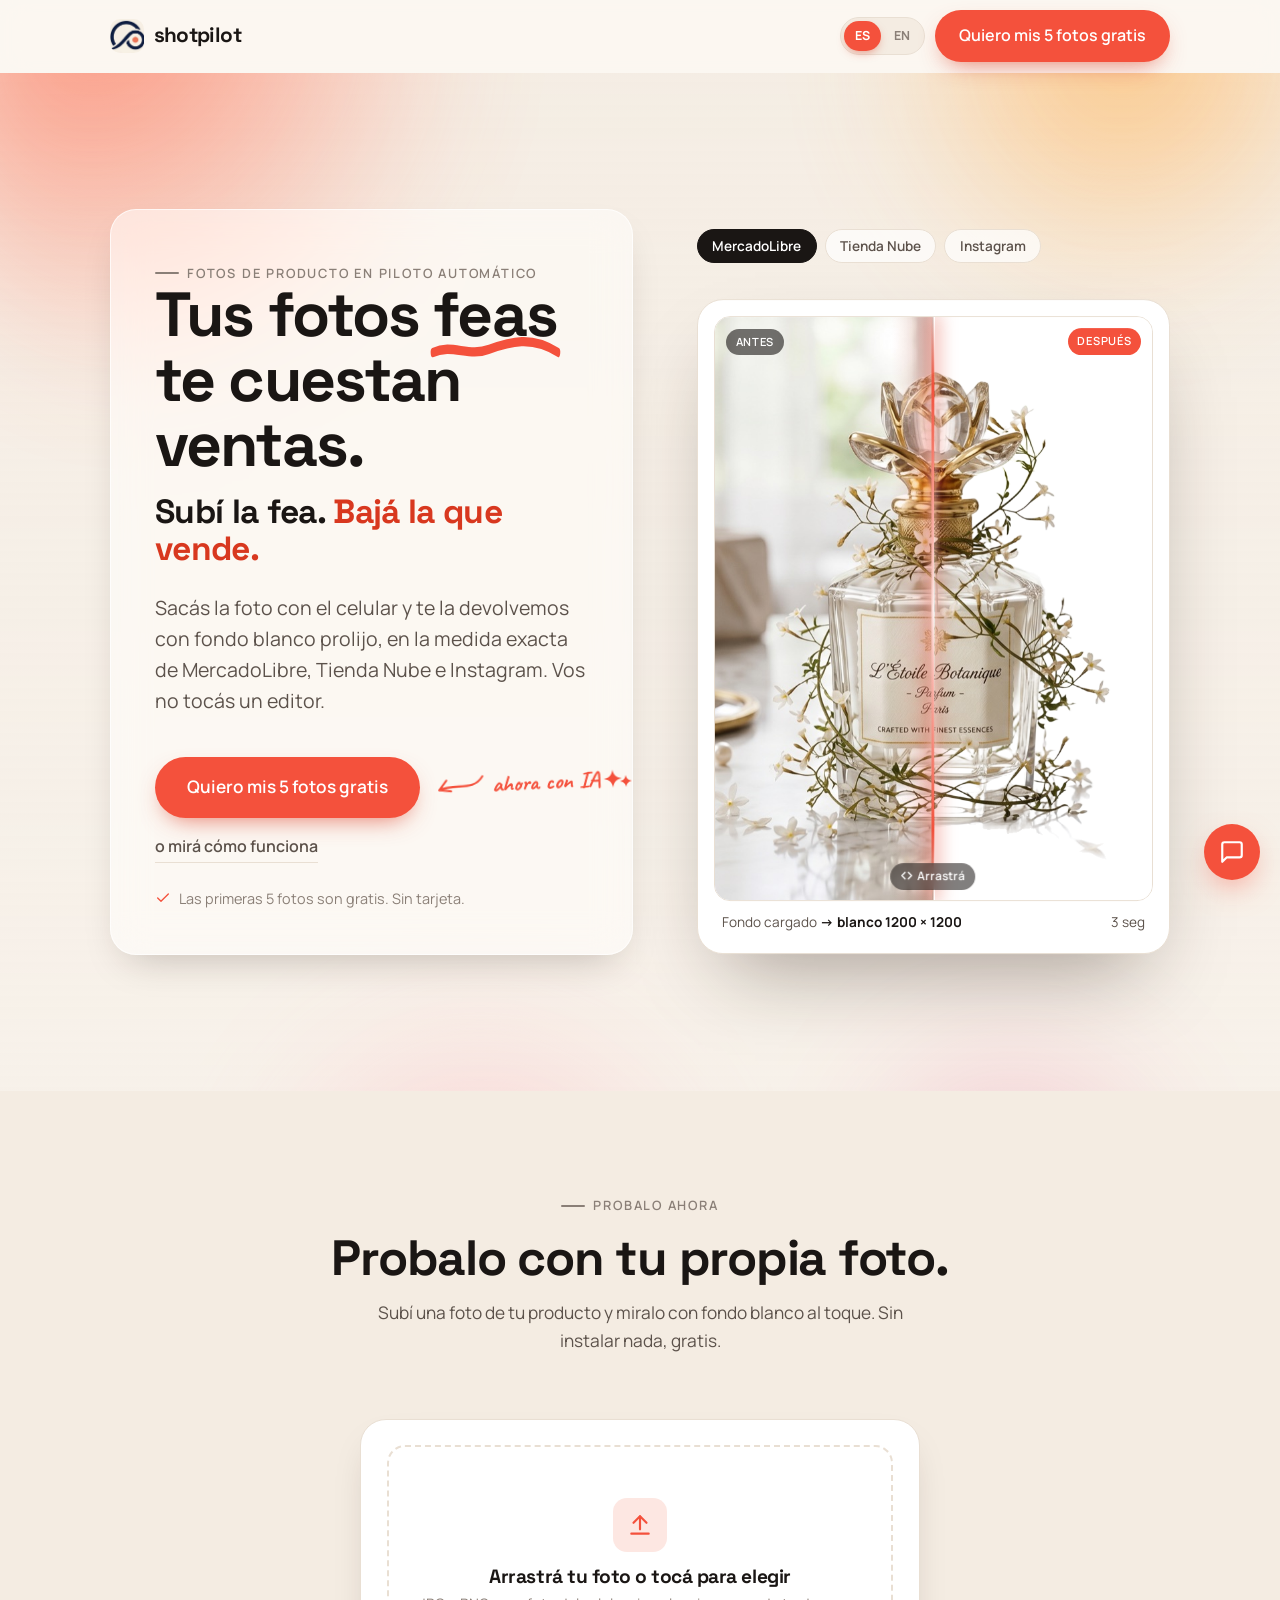
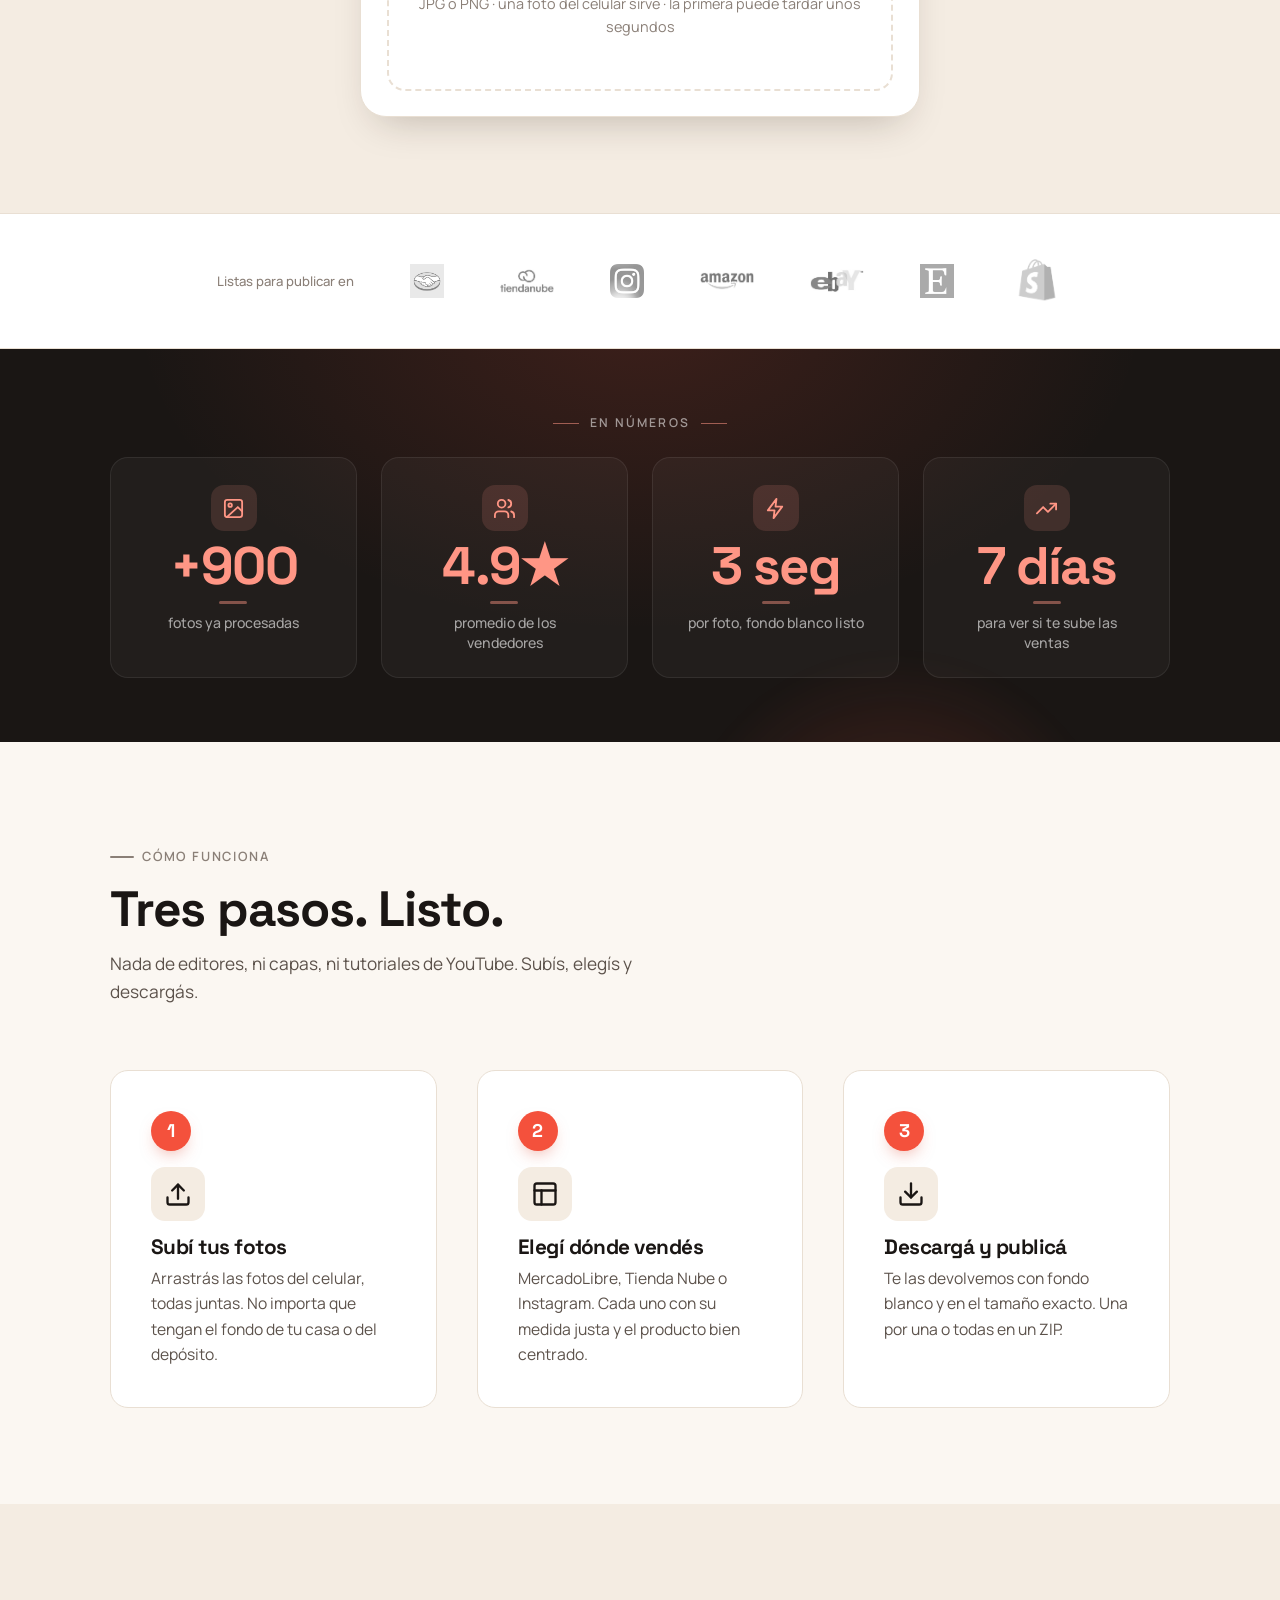
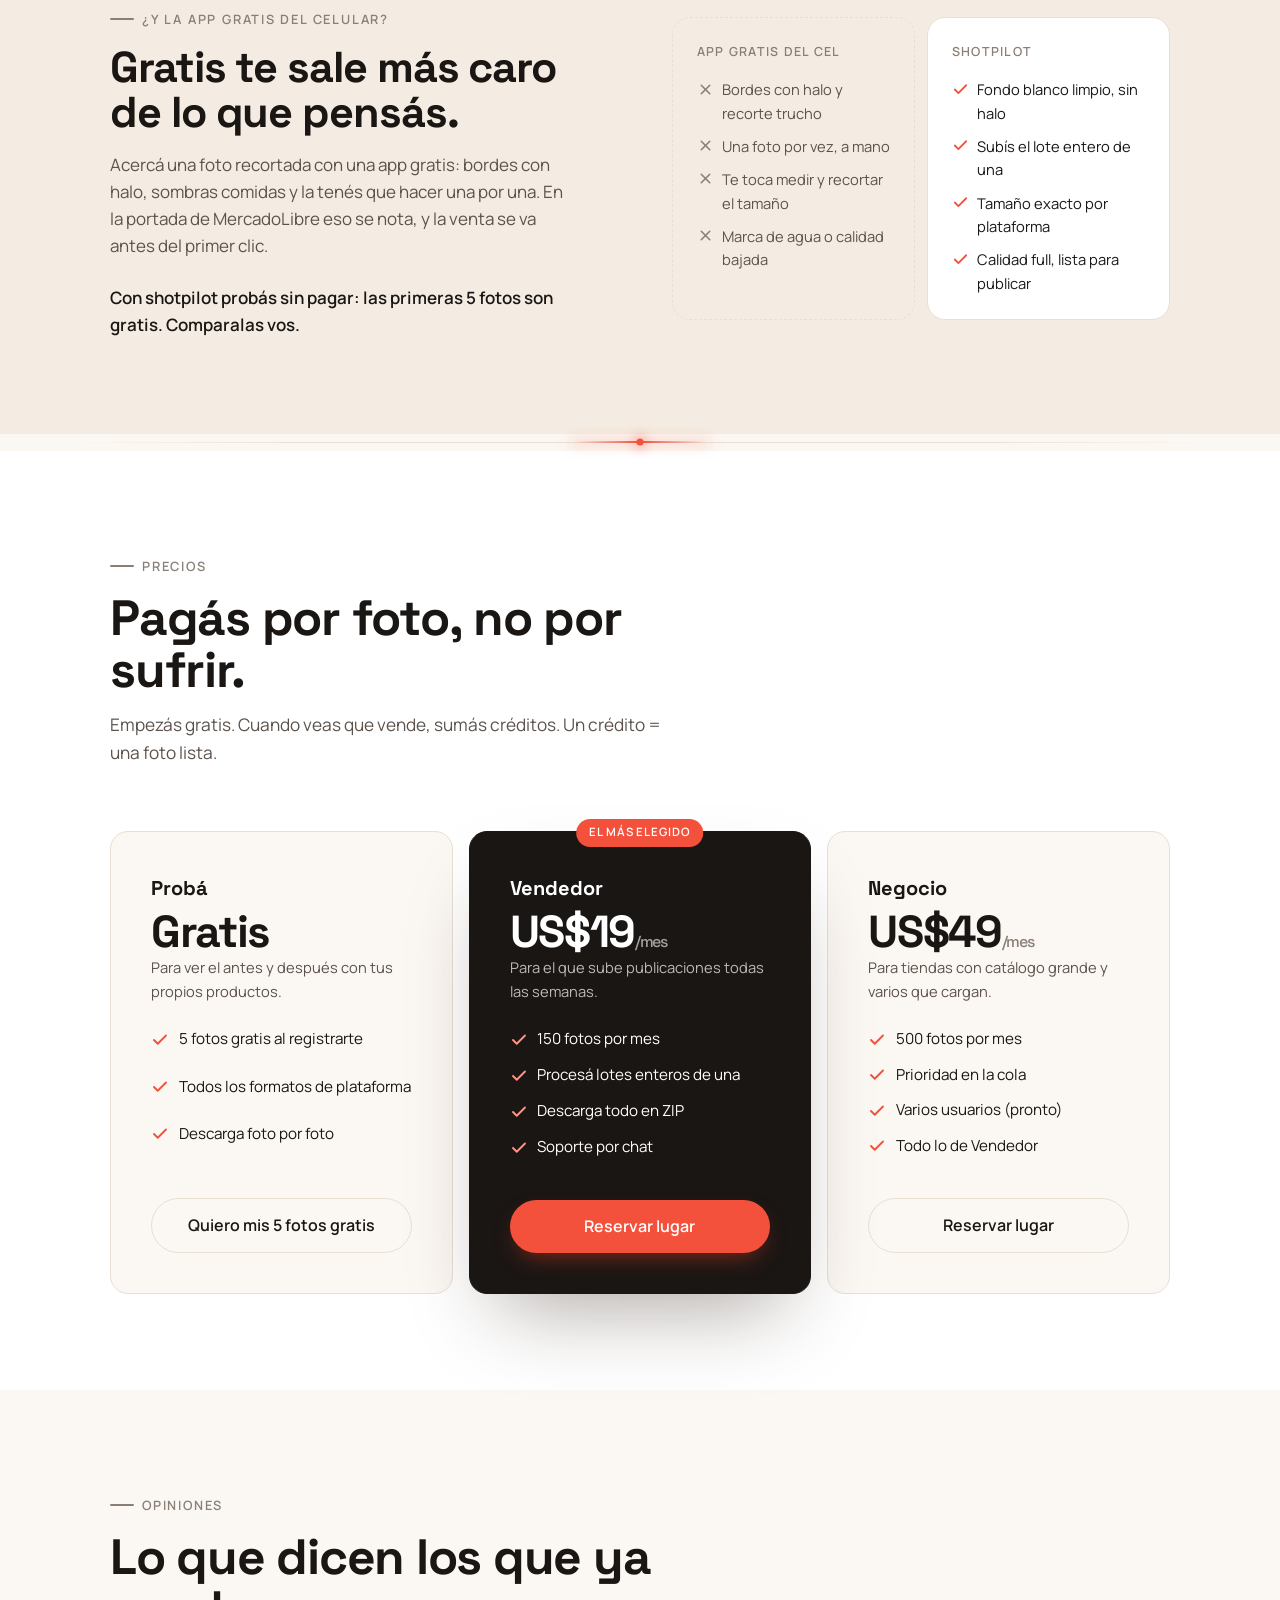
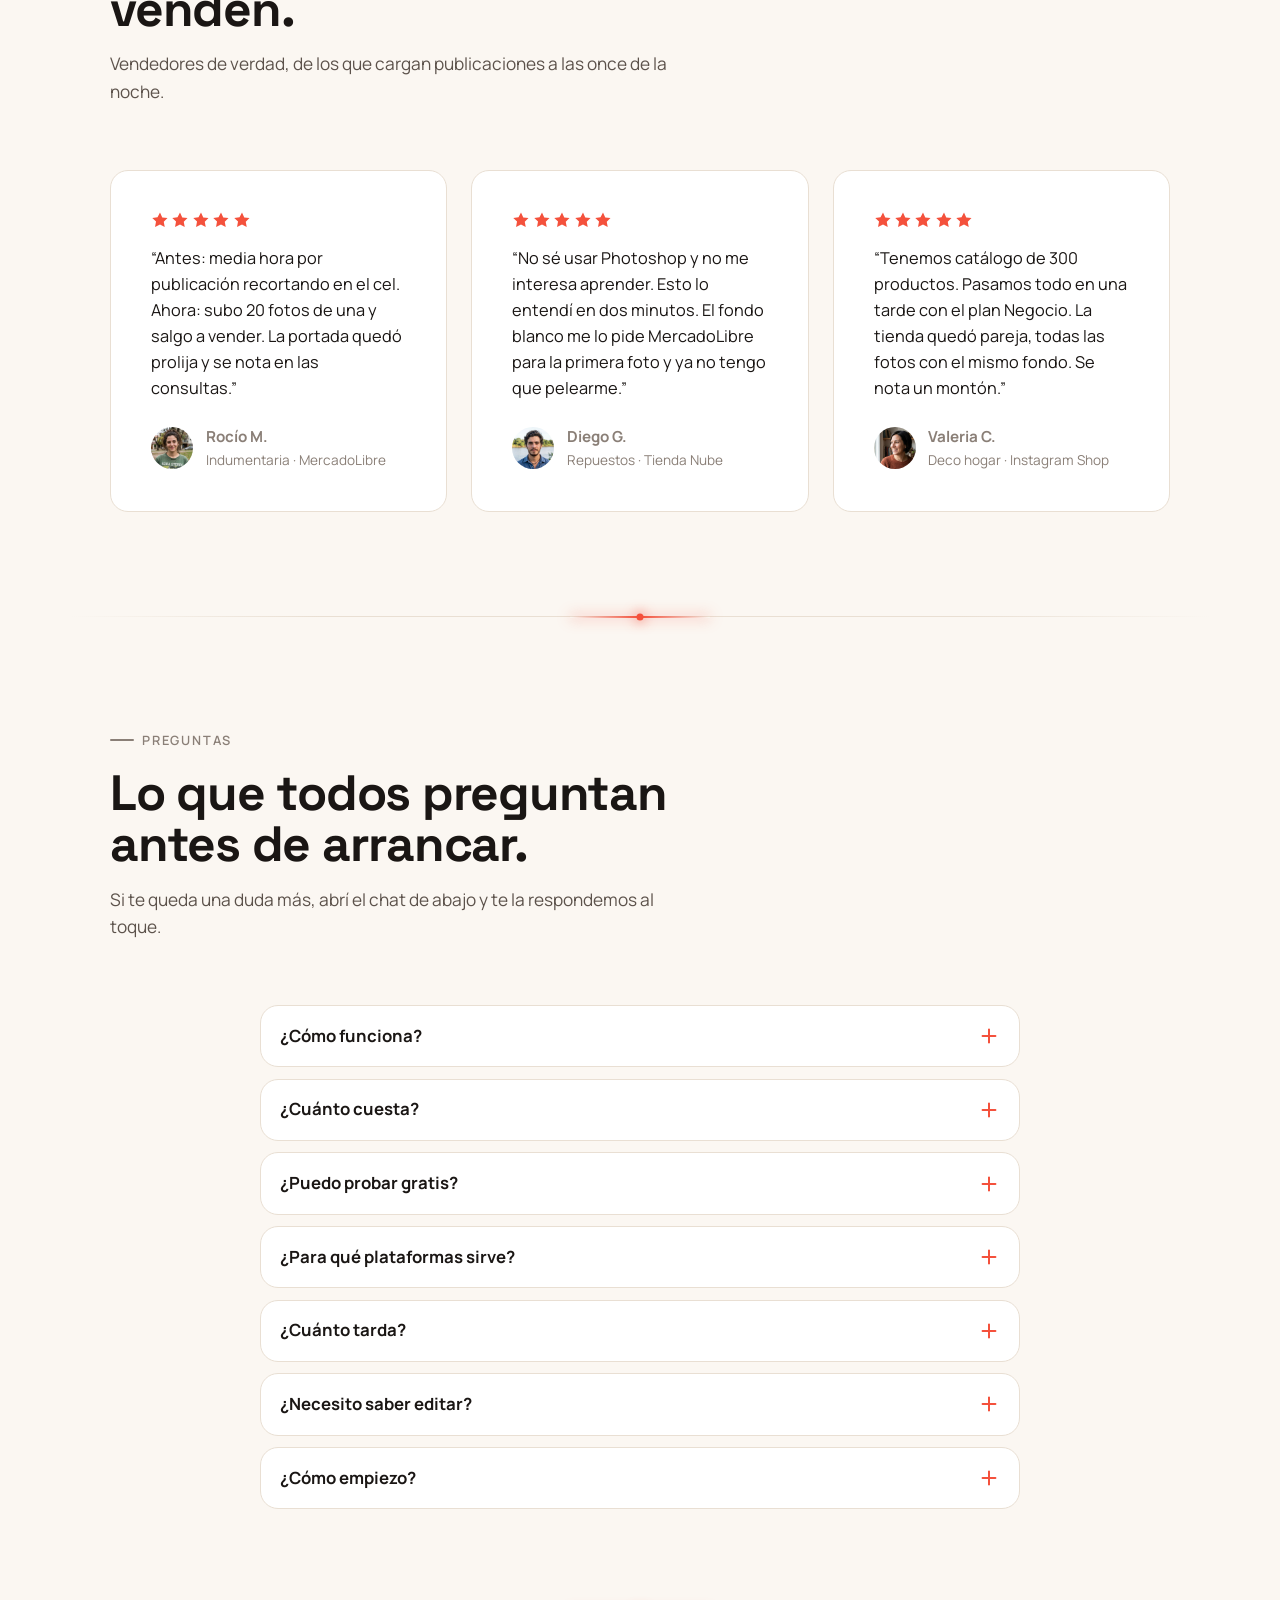
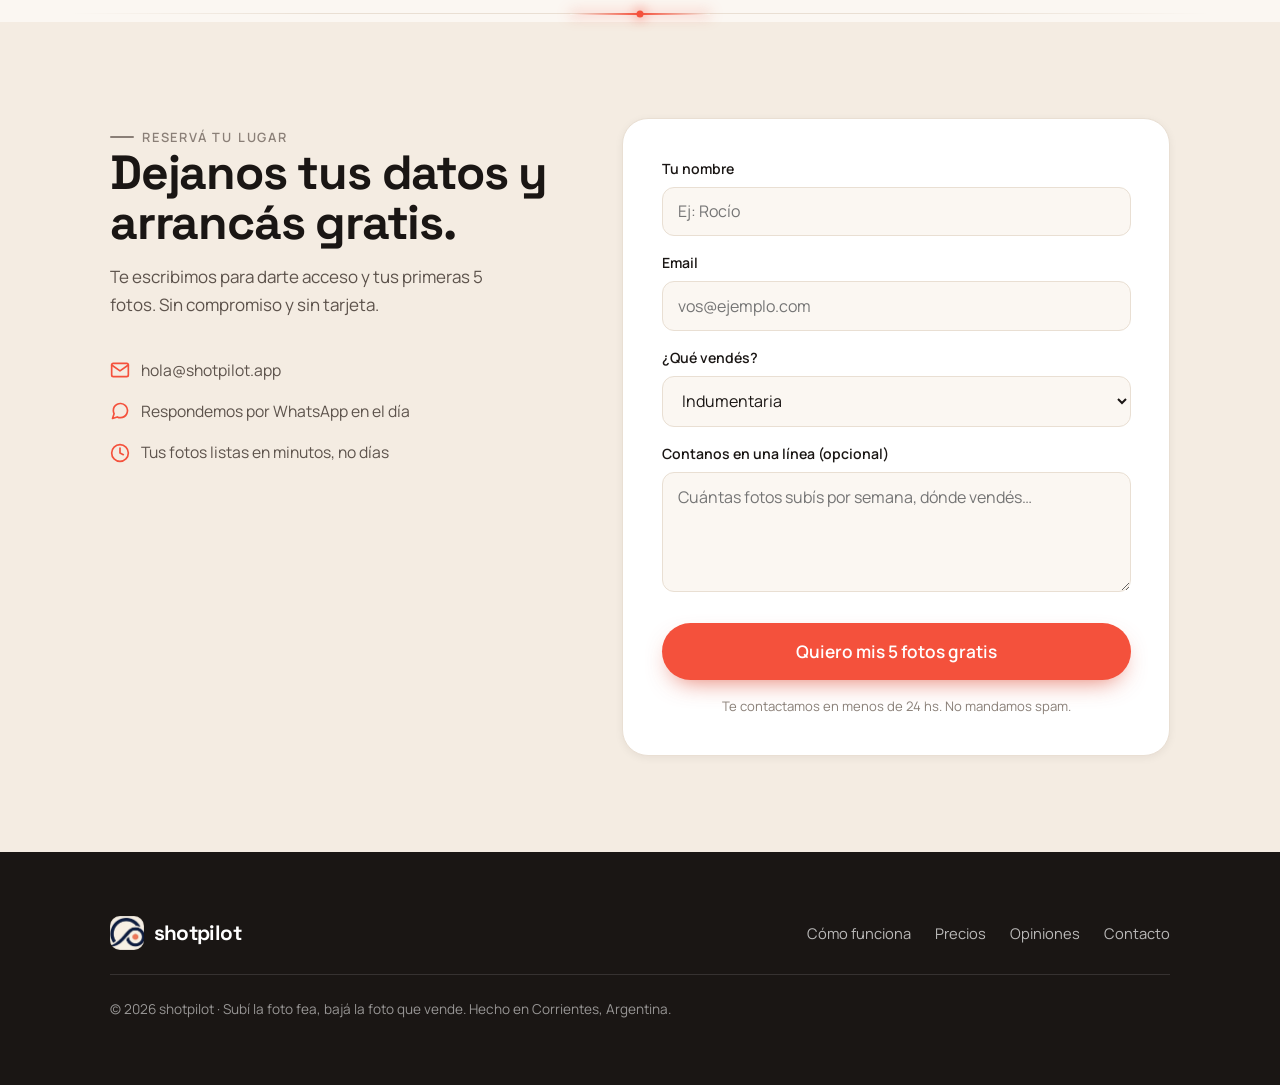
==== commit e0449f67: "feat(landing): el magnet usa Railway (rembg) en vez de remove.bg — ES+EN El demo de la landing ahora" ====
--- a/index.html
+++ b/index.html
@@ -1093,6 +1093,7 @@
   (function(){
     var card = document.getElementById('demo-card');
     if(!card) return;
+    var MOTOR_URL = 'https://shotpilot-production.up.railway.app';   // mismo motor (rembg) que el editor — gratis, full-res
     var drop = document.getElementById('demo-drop'), file = document.getElementById('demo-file');
     var proc = document.getElementById('demo-proc'), procImg = document.getElementById('demo-proc-img');
     var result = document.getElementById('demo-result'), err = document.getElementById('demo-err');
@@ -1162,9 +1163,9 @@
       if(originalUrl) URL.revokeObjectURL(originalUrl);
       originalUrl = URL.createObjectURL(f); procImg.src = originalUrl; show('proc');
       resizeForUpload(f)
-        .then(function(blob){ return fetch('/api/convert', { method:'POST', headers:{ 'Content-Type':'image/jpeg' }, body: blob }); })
+        .then(function(blob){ var fd = new FormData(); fd.append('image', blob, 'foto.jpg'); fd.append('white_bg', 'false'); fd.append('main_only', 'true'); fd.append('model', 'isnet-general-use'); return fetch(MOTOR_URL + '/remove', { method:'POST', body: fd }); })
         .then(function(resp){
-          if(!resp.ok){ return resp.json().catch(function(){ return {}; }).then(function(j){ throw new Error(j.error === 'missing_api_key' ? 'Falta configurar la API key en el servidor.' : 'No pudimos procesar la foto. Probá de nuevo en un momento.'); }); }
+          if(!resp.ok){ throw new Error('No pudimos procesar la foto. Probá de nuevo en un momento.'); }
           return resp.blob();
         })
         .then(function(blob){ return loadCutout(blob); })
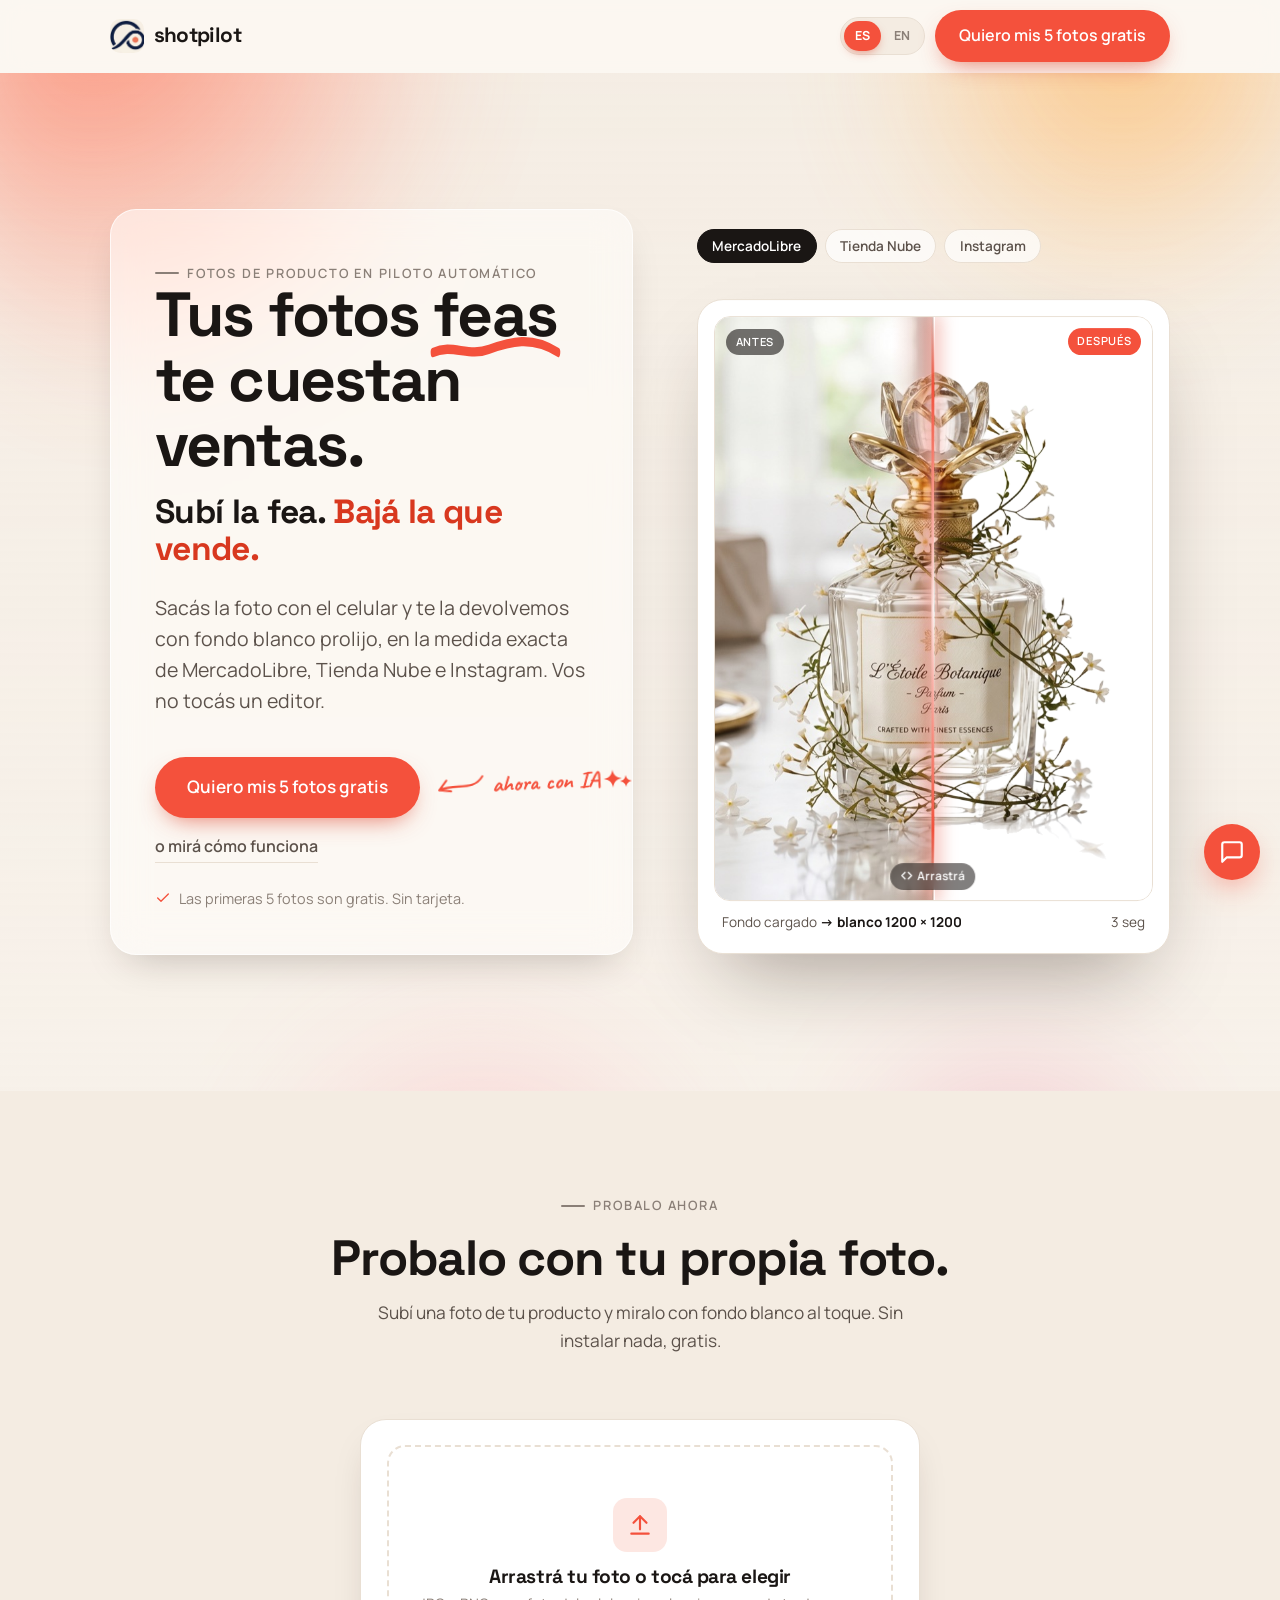
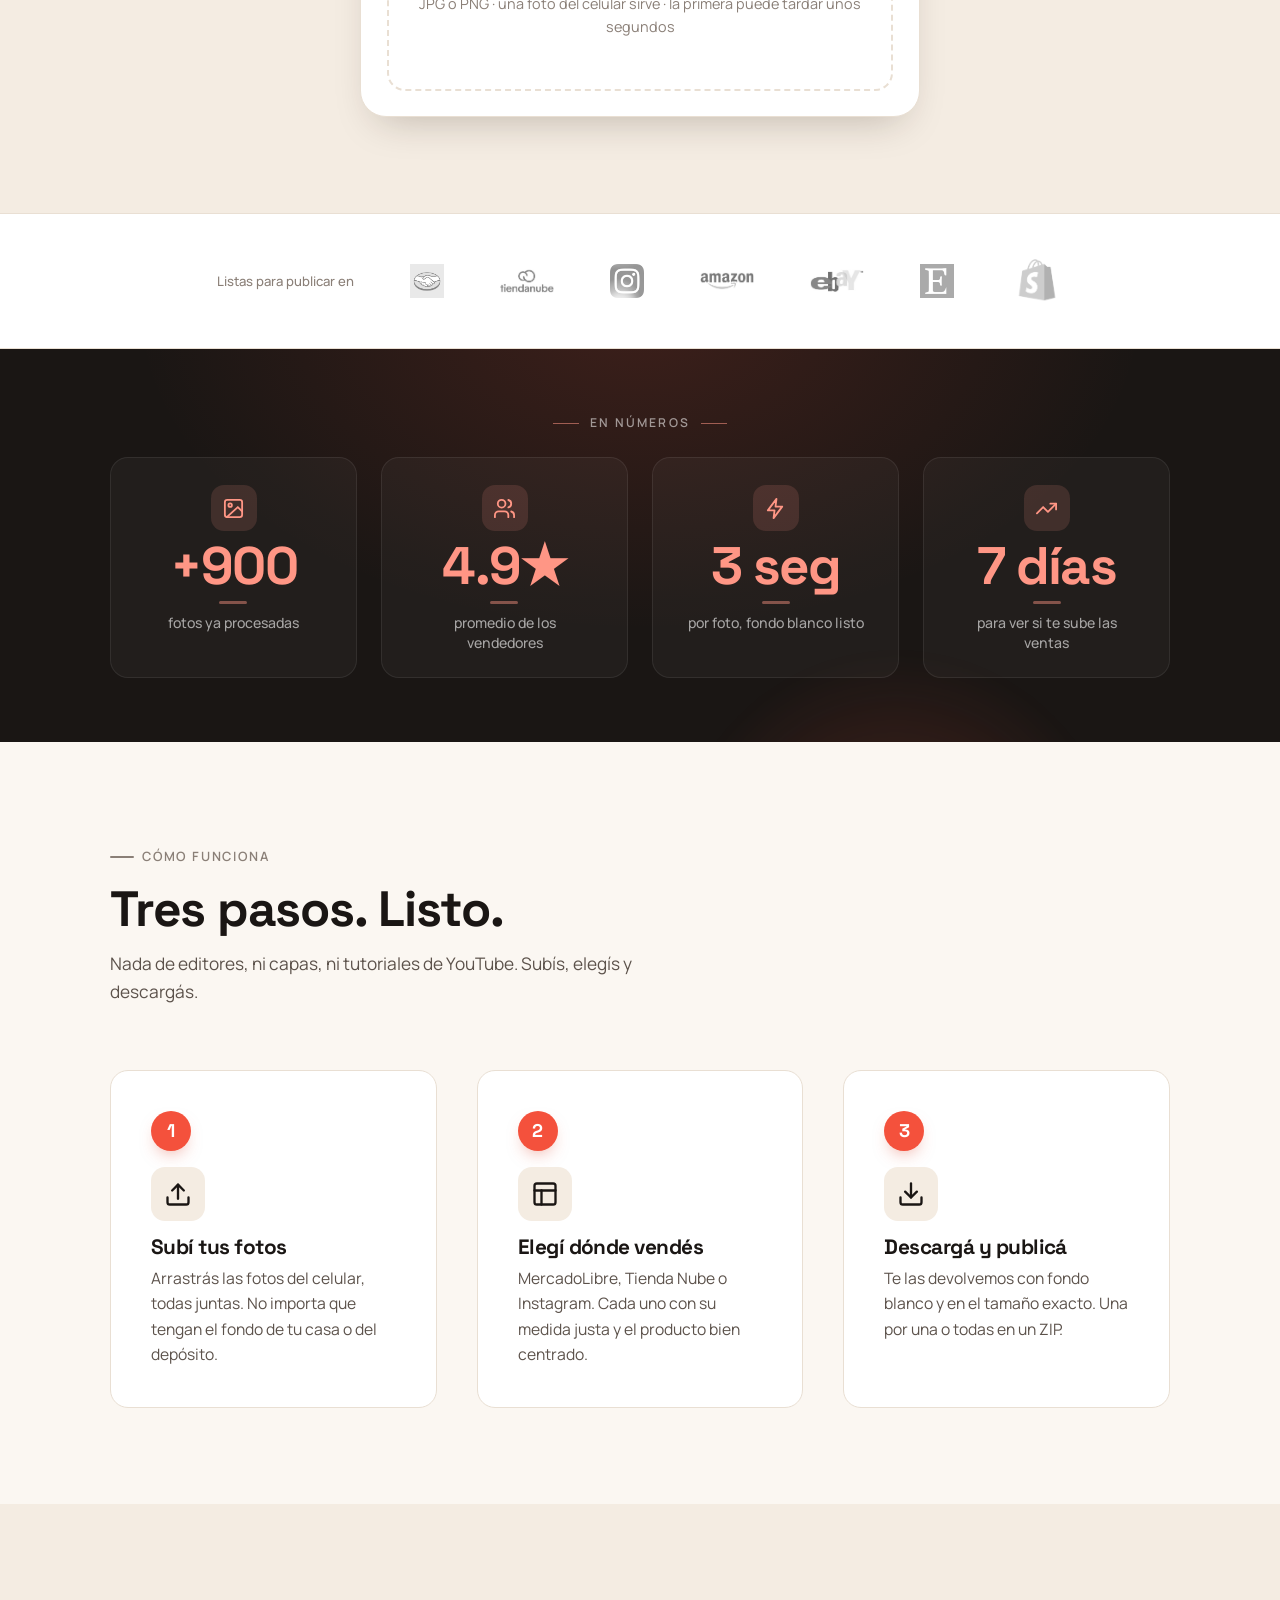
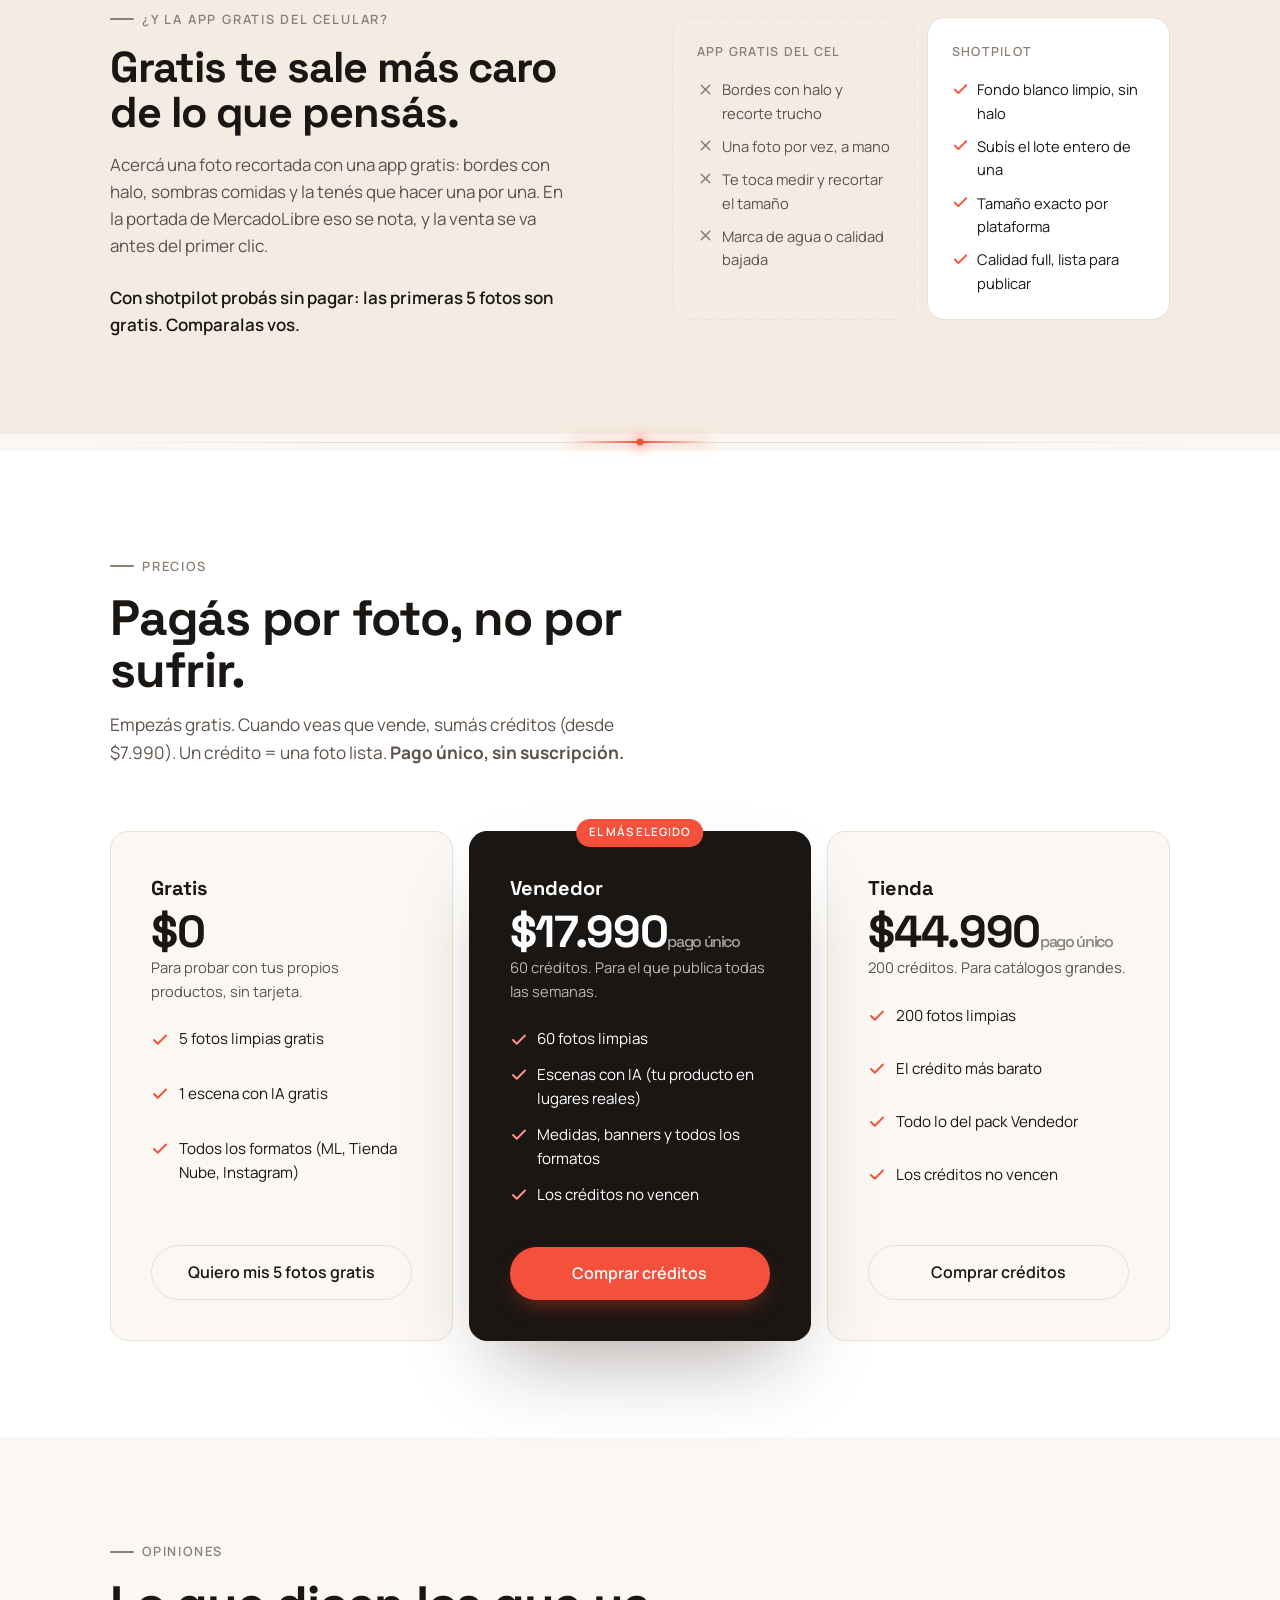
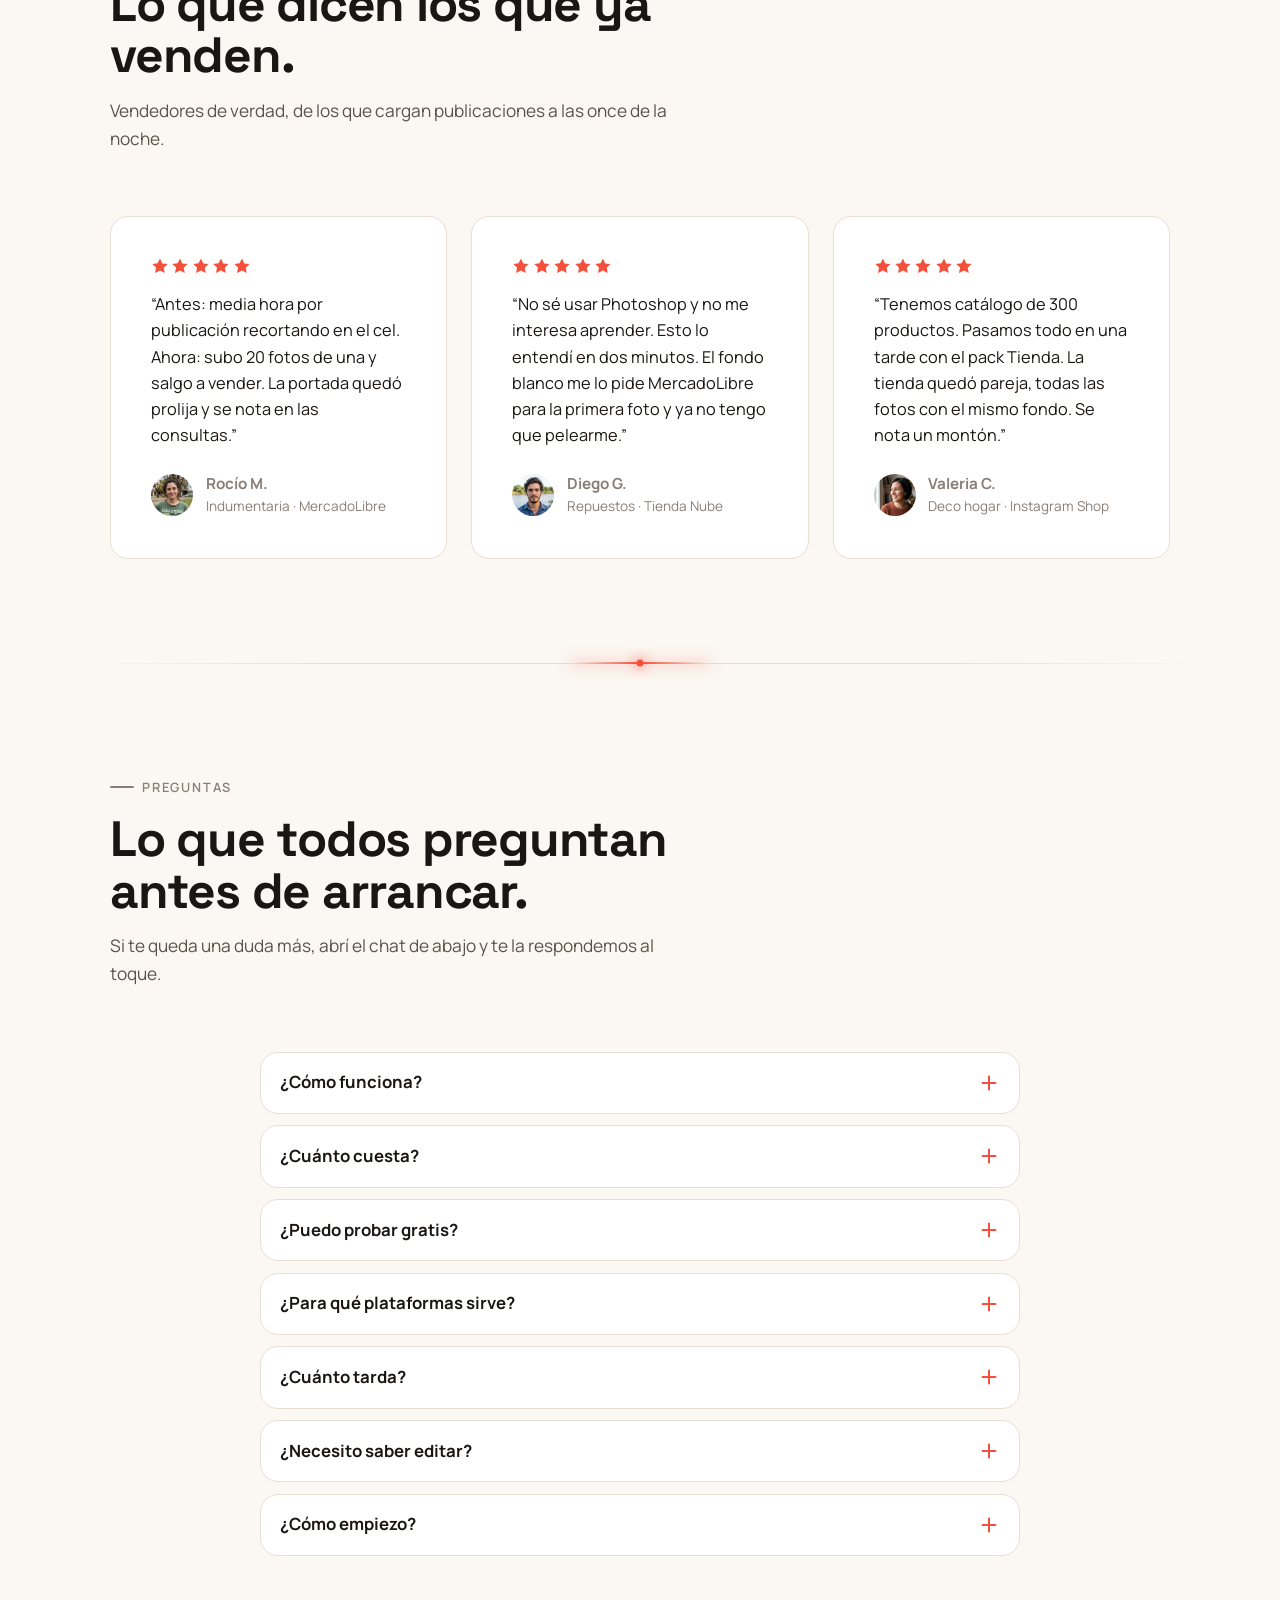
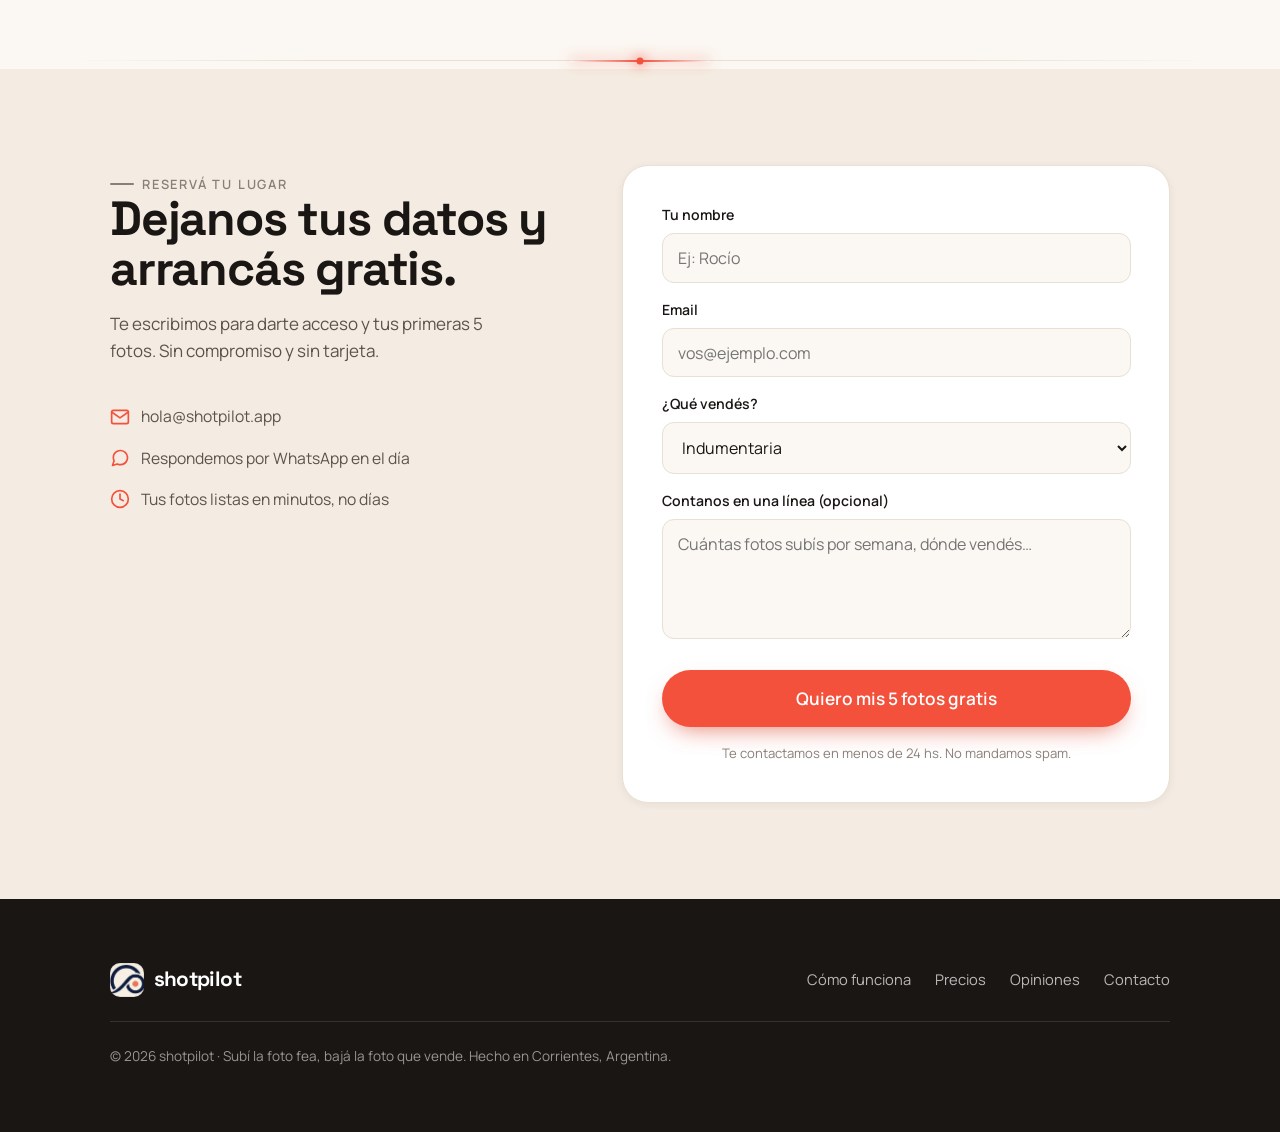
==== commit c7ded3c4: "feat(landing): precios reales = packs de credito pago unico (ES+EN) Reemplaza la suscripcion mensual" ====
--- a/index.html
+++ b/index.html
@@ -506,7 +506,7 @@
   "@type": "FAQPage",
   "mainEntity": [
     {"@type":"Question","name":"¿Cómo funciona?","acceptedAnswer":{"@type":"Answer","text":"Subís la foto desde el celular, elegís dónde vendés (MercadoLibre, Tienda Nube o Instagram) y te la devolvemos con fondo blanco y en la medida exacta. Vos no tocás ningún editor."}},
-    {"@type":"Question","name":"¿Cuánto cuesta?","acceptedAnswer":{"@type":"Answer","text":"Empezás gratis con 5 fotos. Después: plan Vendedor US$19/mes (150 fotos) o Negocio US$49/mes (500 fotos). Pagás por foto, no por sufrir."}},
+    {"@type":"Question","name":"¿Cuánto cuesta?","acceptedAnswer":{"@type":"Answer","text":"Empezás gratis: 5 fotos + 1 escena con IA. Después sumás créditos de pago único: pack Vendedor 60 créditos ($17.990) o Tienda 200 créditos ($44.990). Un crédito = una foto lista. Sin suscripción."}},
     {"@type":"Question","name":"¿Puedo probar gratis?","acceptedAnswer":{"@type":"Answer","text":"Sí. Las primeras 5 fotos son gratis al registrarte y no te pedimos tarjeta."}},
     {"@type":"Question","name":"¿Para qué plataformas sirve?","acceptedAnswer":{"@type":"Answer","text":"MercadoLibre, Tienda Nube e Instagram, cada una con su medida justa y el producto bien centrado."}},
     {"@type":"Question","name":"¿Cuánto tarda?","acceptedAnswer":{"@type":"Answer","text":"Unos 3 segundos por foto. Podés subir varias juntas y bajarlas todas en un ZIP."}},
@@ -782,17 +782,17 @@
       <div class="section-head reveal">
         <span class="eyebrow">Precios</span>
         <h2>Pagás por foto, no por sufrir.</h2>
-        <p>Empezás gratis. Cuando veas que vende, sumás créditos. Un crédito = una foto lista.</p>
+        <p>Empezás gratis. Cuando veas que vende, sumás créditos (desde $7.990). Un crédito = una foto lista. <strong>Pago único, sin suscripción.</strong></p>
       </div>
       <div class="tiers">
         <div class="tier reveal d1">
-          <span class="name">Probá</span>
-          <div class="price">Gratis</div>
-          <p class="sub">Para ver el antes y después con tus propios productos.</p>
+          <span class="name">Gratis</span>
+          <div class="price">$0</div>
+          <p class="sub">Para probar con tus propios productos, sin tarjeta.</p>
           <ul>
-            <li><svg viewBox="0 0 24 24" fill="none" stroke="currentColor" stroke-width="2.5" stroke-linecap="round" stroke-linejoin="round"><path d="M20 6 9 17l-5-5"/></svg> 5 fotos gratis al registrarte</li>
-            <li><svg viewBox="0 0 24 24" fill="none" stroke="currentColor" stroke-width="2.5" stroke-linecap="round" stroke-linejoin="round"><path d="M20 6 9 17l-5-5"/></svg> Todos los formatos de plataforma</li>
-            <li><svg viewBox="0 0 24 24" fill="none" stroke="currentColor" stroke-width="2.5" stroke-linecap="round" stroke-linejoin="round"><path d="M20 6 9 17l-5-5"/></svg> Descarga foto por foto</li>
+            <li><svg viewBox="0 0 24 24" fill="none" stroke="currentColor" stroke-width="2.5" stroke-linecap="round" stroke-linejoin="round"><path d="M20 6 9 17l-5-5"/></svg> 5 fotos limpias gratis</li>
+            <li><svg viewBox="0 0 24 24" fill="none" stroke="currentColor" stroke-width="2.5" stroke-linecap="round" stroke-linejoin="round"><path d="M20 6 9 17l-5-5"/></svg> 1 escena con IA gratis</li>
+            <li><svg viewBox="0 0 24 24" fill="none" stroke="currentColor" stroke-width="2.5" stroke-linecap="round" stroke-linejoin="round"><path d="M20 6 9 17l-5-5"/></svg> Todos los formatos (ML, Tienda Nube, Instagram)</li>
           </ul>
           <a href="#contacto" class="btn btn-ghost">Quiero mis 5 fotos gratis</a>
         </div>
@@ -800,28 +800,28 @@
         <div class="tier feat reveal d2">
           <span class="badge">El más elegido</span>
           <span class="name">Vendedor</span>
-          <div class="price">US$19<small>/mes</small></div>
-          <p class="sub">Para el que sube publicaciones todas las semanas.</p>
+          <div class="price">$17.990<small>pago único</small></div>
+          <p class="sub">60 créditos. Para el que publica todas las semanas.</p>
           <ul>
-            <li><svg viewBox="0 0 24 24" fill="none" stroke="currentColor" stroke-width="2.5" stroke-linecap="round" stroke-linejoin="round"><path d="M20 6 9 17l-5-5"/></svg> 150 fotos por mes</li>
-            <li><svg viewBox="0 0 24 24" fill="none" stroke="currentColor" stroke-width="2.5" stroke-linecap="round" stroke-linejoin="round"><path d="M20 6 9 17l-5-5"/></svg> Procesá lotes enteros de una</li>
-            <li><svg viewBox="0 0 24 24" fill="none" stroke="currentColor" stroke-width="2.5" stroke-linecap="round" stroke-linejoin="round"><path d="M20 6 9 17l-5-5"/></svg> Descarga todo en ZIP</li>
-            <li><svg viewBox="0 0 24 24" fill="none" stroke="currentColor" stroke-width="2.5" stroke-linecap="round" stroke-linejoin="round"><path d="M20 6 9 17l-5-5"/></svg> Soporte por chat</li>
+            <li><svg viewBox="0 0 24 24" fill="none" stroke="currentColor" stroke-width="2.5" stroke-linecap="round" stroke-linejoin="round"><path d="M20 6 9 17l-5-5"/></svg> 60 fotos limpias</li>
+            <li><svg viewBox="0 0 24 24" fill="none" stroke="currentColor" stroke-width="2.5" stroke-linecap="round" stroke-linejoin="round"><path d="M20 6 9 17l-5-5"/></svg> Escenas con IA (tu producto en lugares reales)</li>
+            <li><svg viewBox="0 0 24 24" fill="none" stroke="currentColor" stroke-width="2.5" stroke-linecap="round" stroke-linejoin="round"><path d="M20 6 9 17l-5-5"/></svg> Medidas, banners y todos los formatos</li>
+            <li><svg viewBox="0 0 24 24" fill="none" stroke="currentColor" stroke-width="2.5" stroke-linecap="round" stroke-linejoin="round"><path d="M20 6 9 17l-5-5"/></svg> Los créditos no vencen</li>
           </ul>
-          <a href="#contacto" class="btn btn-primary">Reservar lugar</a>
+          <a href="/editor" class="btn btn-primary">Comprar créditos</a>
         </div>
 
         <div class="tier reveal d3">
-          <span class="name">Negocio</span>
-          <div class="price">US$49<small>/mes</small></div>
-          <p class="sub">Para tiendas con catálogo grande y varios que cargan.</p>
+          <span class="name">Tienda</span>
+          <div class="price">$44.990<small>pago único</small></div>
+          <p class="sub">200 créditos. Para catálogos grandes.</p>
           <ul>
-            <li><svg viewBox="0 0 24 24" fill="none" stroke="currentColor" stroke-width="2.5" stroke-linecap="round" stroke-linejoin="round"><path d="M20 6 9 17l-5-5"/></svg> 500 fotos por mes</li>
-            <li><svg viewBox="0 0 24 24" fill="none" stroke="currentColor" stroke-width="2.5" stroke-linecap="round" stroke-linejoin="round"><path d="M20 6 9 17l-5-5"/></svg> Prioridad en la cola</li>
-            <li><svg viewBox="0 0 24 24" fill="none" stroke="currentColor" stroke-width="2.5" stroke-linecap="round" stroke-linejoin="round"><path d="M20 6 9 17l-5-5"/></svg> Varios usuarios (pronto)</li>
-            <li><svg viewBox="0 0 24 24" fill="none" stroke="currentColor" stroke-width="2.5" stroke-linecap="round" stroke-linejoin="round"><path d="M20 6 9 17l-5-5"/></svg> Todo lo de Vendedor</li>
+            <li><svg viewBox="0 0 24 24" fill="none" stroke="currentColor" stroke-width="2.5" stroke-linecap="round" stroke-linejoin="round"><path d="M20 6 9 17l-5-5"/></svg> 200 fotos limpias</li>
+            <li><svg viewBox="0 0 24 24" fill="none" stroke="currentColor" stroke-width="2.5" stroke-linecap="round" stroke-linejoin="round"><path d="M20 6 9 17l-5-5"/></svg> El crédito más barato</li>
+            <li><svg viewBox="0 0 24 24" fill="none" stroke="currentColor" stroke-width="2.5" stroke-linecap="round" stroke-linejoin="round"><path d="M20 6 9 17l-5-5"/></svg> Todo lo del pack Vendedor</li>
+            <li><svg viewBox="0 0 24 24" fill="none" stroke="currentColor" stroke-width="2.5" stroke-linecap="round" stroke-linejoin="round"><path d="M20 6 9 17l-5-5"/></svg> Los créditos no vencen</li>
           </ul>
-          <a href="#contacto" class="btn btn-ghost">Reservar lugar</a>
+          <a href="/editor" class="btn btn-ghost">Comprar créditos</a>
         </div>
       </div>
     </div>
@@ -874,7 +874,7 @@
             <svg viewBox="0 0 24 24" fill="currentColor"><path d="m12 2 3 6.5 7 .9-5 4.8 1.3 7L12 18l-6.6 3.2L6.7 14l-5-4.8 7-.9L12 2Z"/></svg>
             <svg viewBox="0 0 24 24" fill="currentColor"><path d="m12 2 3 6.5 7 .9-5 4.8 1.3 7L12 18l-6.6 3.2L6.7 14l-5-4.8 7-.9L12 2Z"/></svg>
           </div>
-          <p>“Tenemos catálogo de 300 productos. Pasamos todo en una tarde con el plan Negocio. La tienda quedó pareja, todas las fotos con el mismo fondo. Se nota un montón.”</p>
+          <p>“Tenemos catálogo de 300 productos. Pasamos todo en una tarde con el pack Tienda. La tienda quedó pareja, todas las fotos con el mismo fondo. Se nota un montón.”</p>
           <figcaption class="who">
             <img class="av" src="/avatars/es-2.jpg" alt="Valeria C." width="42" height="42" loading="lazy">
             <span><b>Valeria C.</b><span>Deco hogar · Instagram Shop</span></span>
@@ -901,7 +901,7 @@
         </details>
         <details class="faq-item">
           <summary>¿Cuánto cuesta?<svg class="faq-ic" viewBox="0 0 24 24" fill="none" stroke="currentColor" stroke-width="2.2" stroke-linecap="round"><path d="M12 5v14M5 12h14"/></svg></summary>
-          <div class="faq-a">Empezás gratis con 5 fotos. Después: plan Vendedor US$19/mes (150 fotos) o Negocio US$49/mes (500 fotos). Pagás por foto, no por sufrir.</div>
+          <div class="faq-a">Empezás gratis: 5 fotos + 1 escena con IA. Después sumás créditos de pago único: pack Vendedor 60 créditos ($17.990) o Tienda 200 créditos ($44.990). Un crédito = una foto lista. Sin suscripción.</div>
         </details>
         <details class="faq-item">
           <summary>¿Puedo probar gratis?<svg class="faq-ic" viewBox="0 0 24 24" fill="none" stroke="currentColor" stroke-width="2.2" stroke-linecap="round"><path d="M12 5v14M5 12h14"/></svg></summary>
@@ -1334,7 +1334,7 @@
   document.addEventListener('DOMContentLoaded', function(){
     var faqs = [
       {q:"¿Cómo funciona?", a:"Subís la foto desde el celular, elegís dónde vendés (MercadoLibre, Tienda Nube o Instagram) y te la devolvemos con fondo blanco y en la medida exacta. Vos no tocás ningún editor."},
-      {q:"¿Cuánto cuesta?", a:"Empezás gratis con 5 fotos. Después: plan Vendedor US$19/mes (150 fotos) o Negocio US$49/mes (500 fotos). Pagás por foto, no por sufrir."},
+      {q:"¿Cuánto cuesta?", a:"Empezás gratis: 5 fotos + 1 escena con IA. Después sumás créditos de pago único: pack Vendedor 60 créditos ($17.990) o Tienda 200 créditos ($44.990). Un crédito = una foto lista. Sin suscripción."},
       {q:"¿Puedo probar gratis?", a:"Sí. Las primeras 5 fotos son gratis al registrarte y no te pedimos tarjeta."},
       {q:"¿Para qué plataformas sirve?", a:"MercadoLibre, Tienda Nube e Instagram, cada una con su medida justa y el producto bien centrado."},
       {q:"¿Cuánto tarda?", a:"Unos 3 segundos por foto. Podés subir varias juntas y bajarlas todas en un ZIP."},
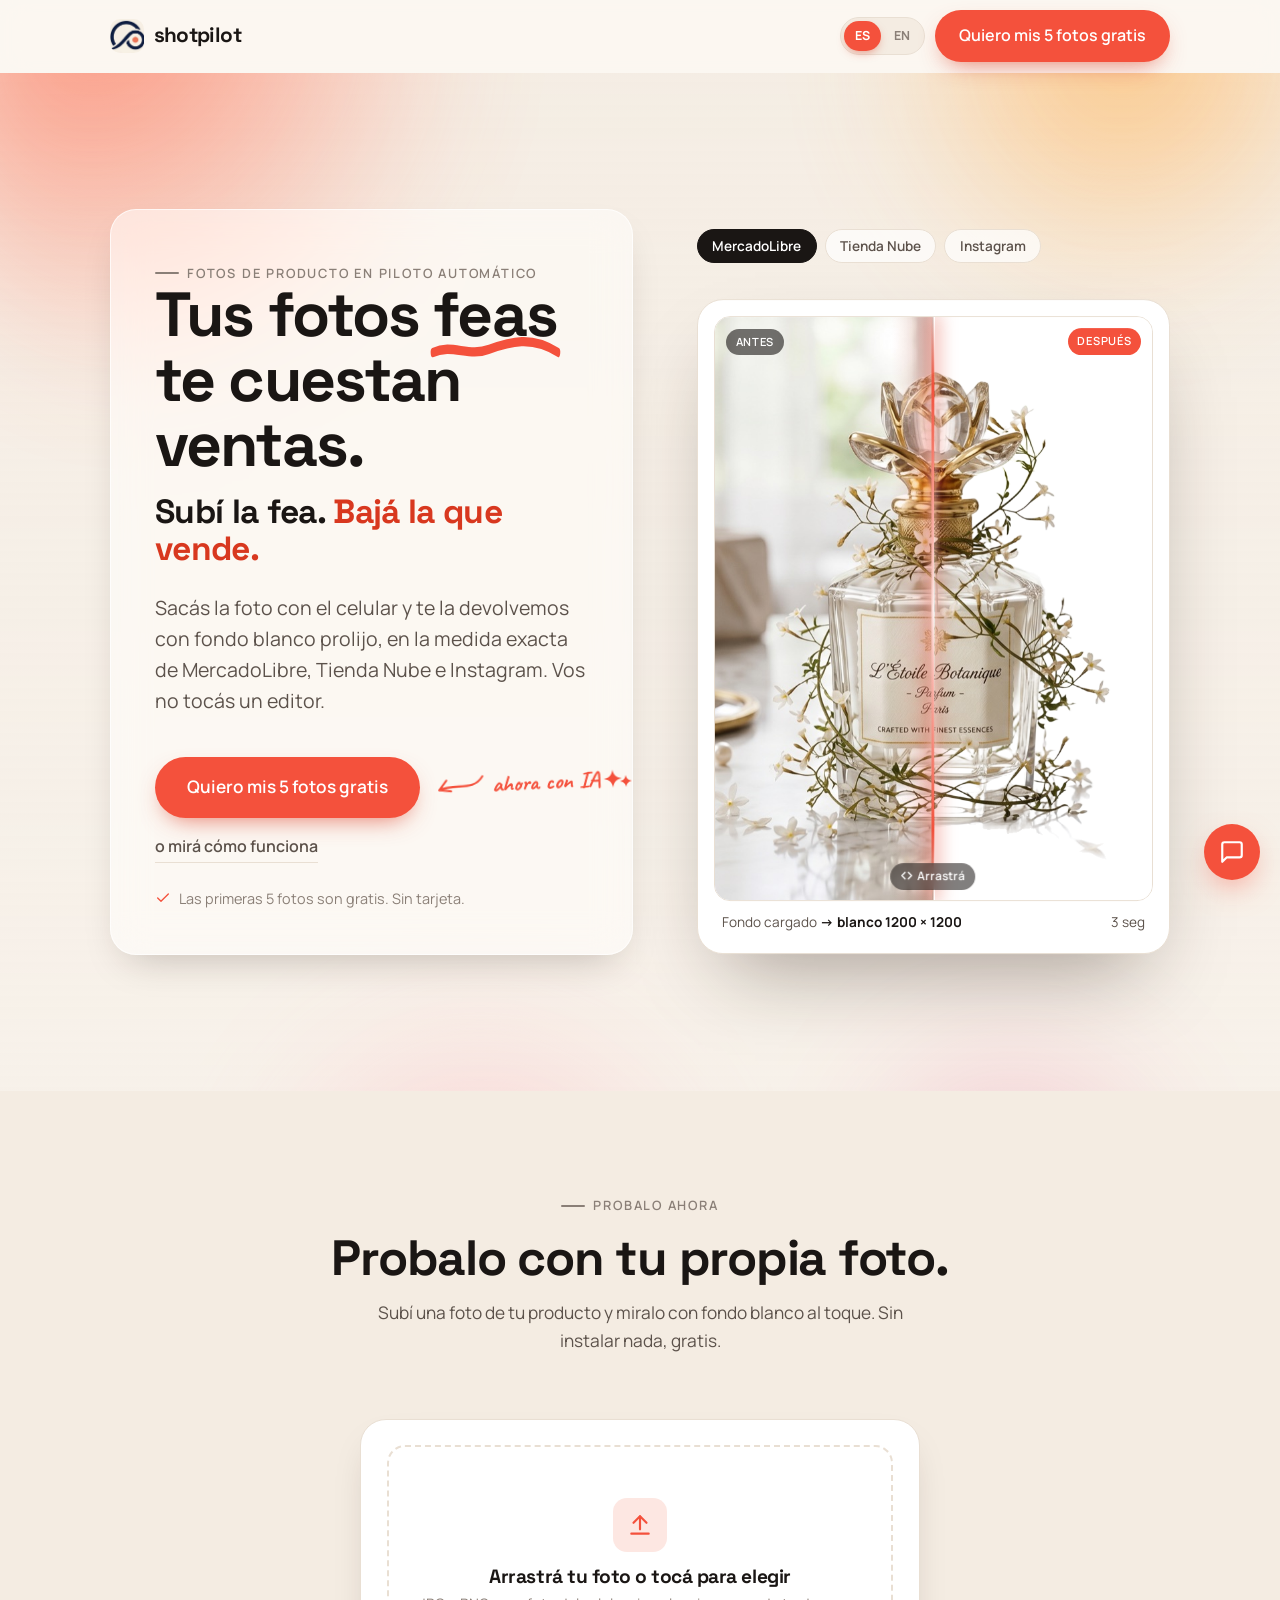
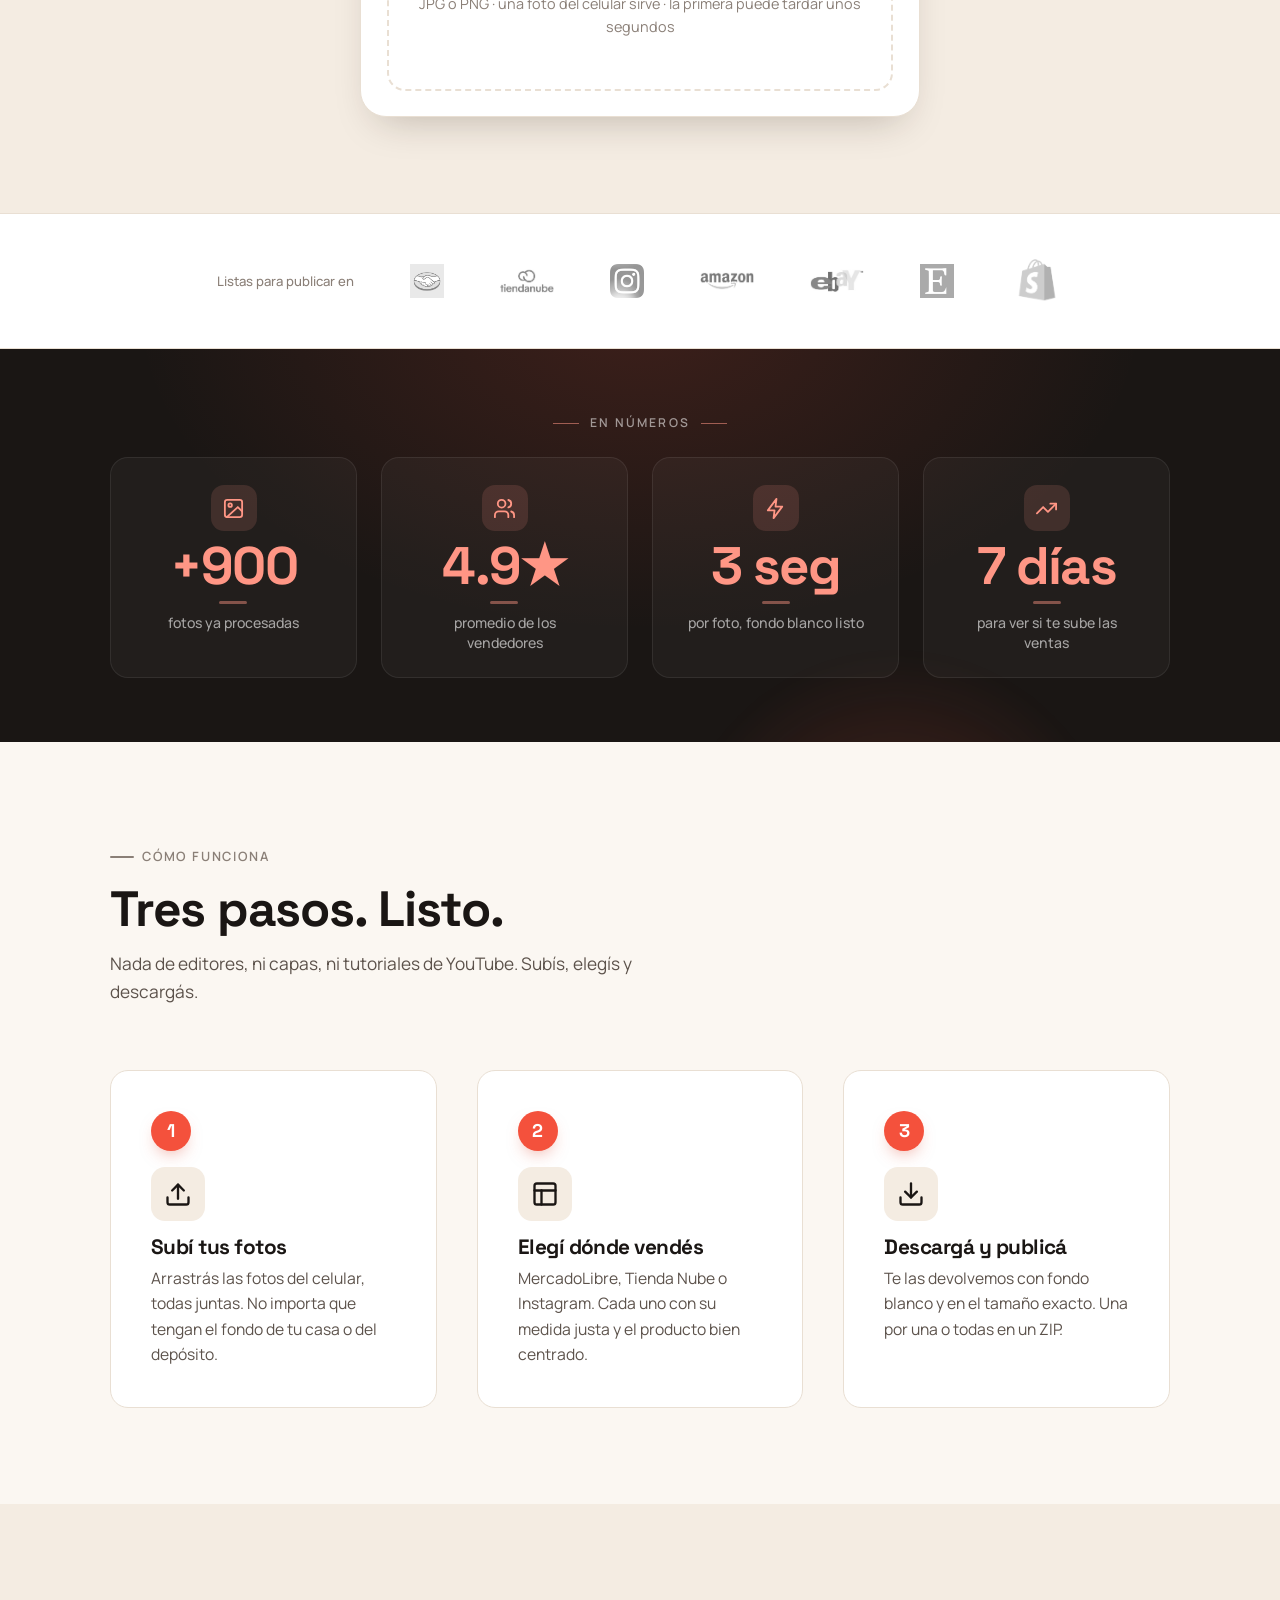
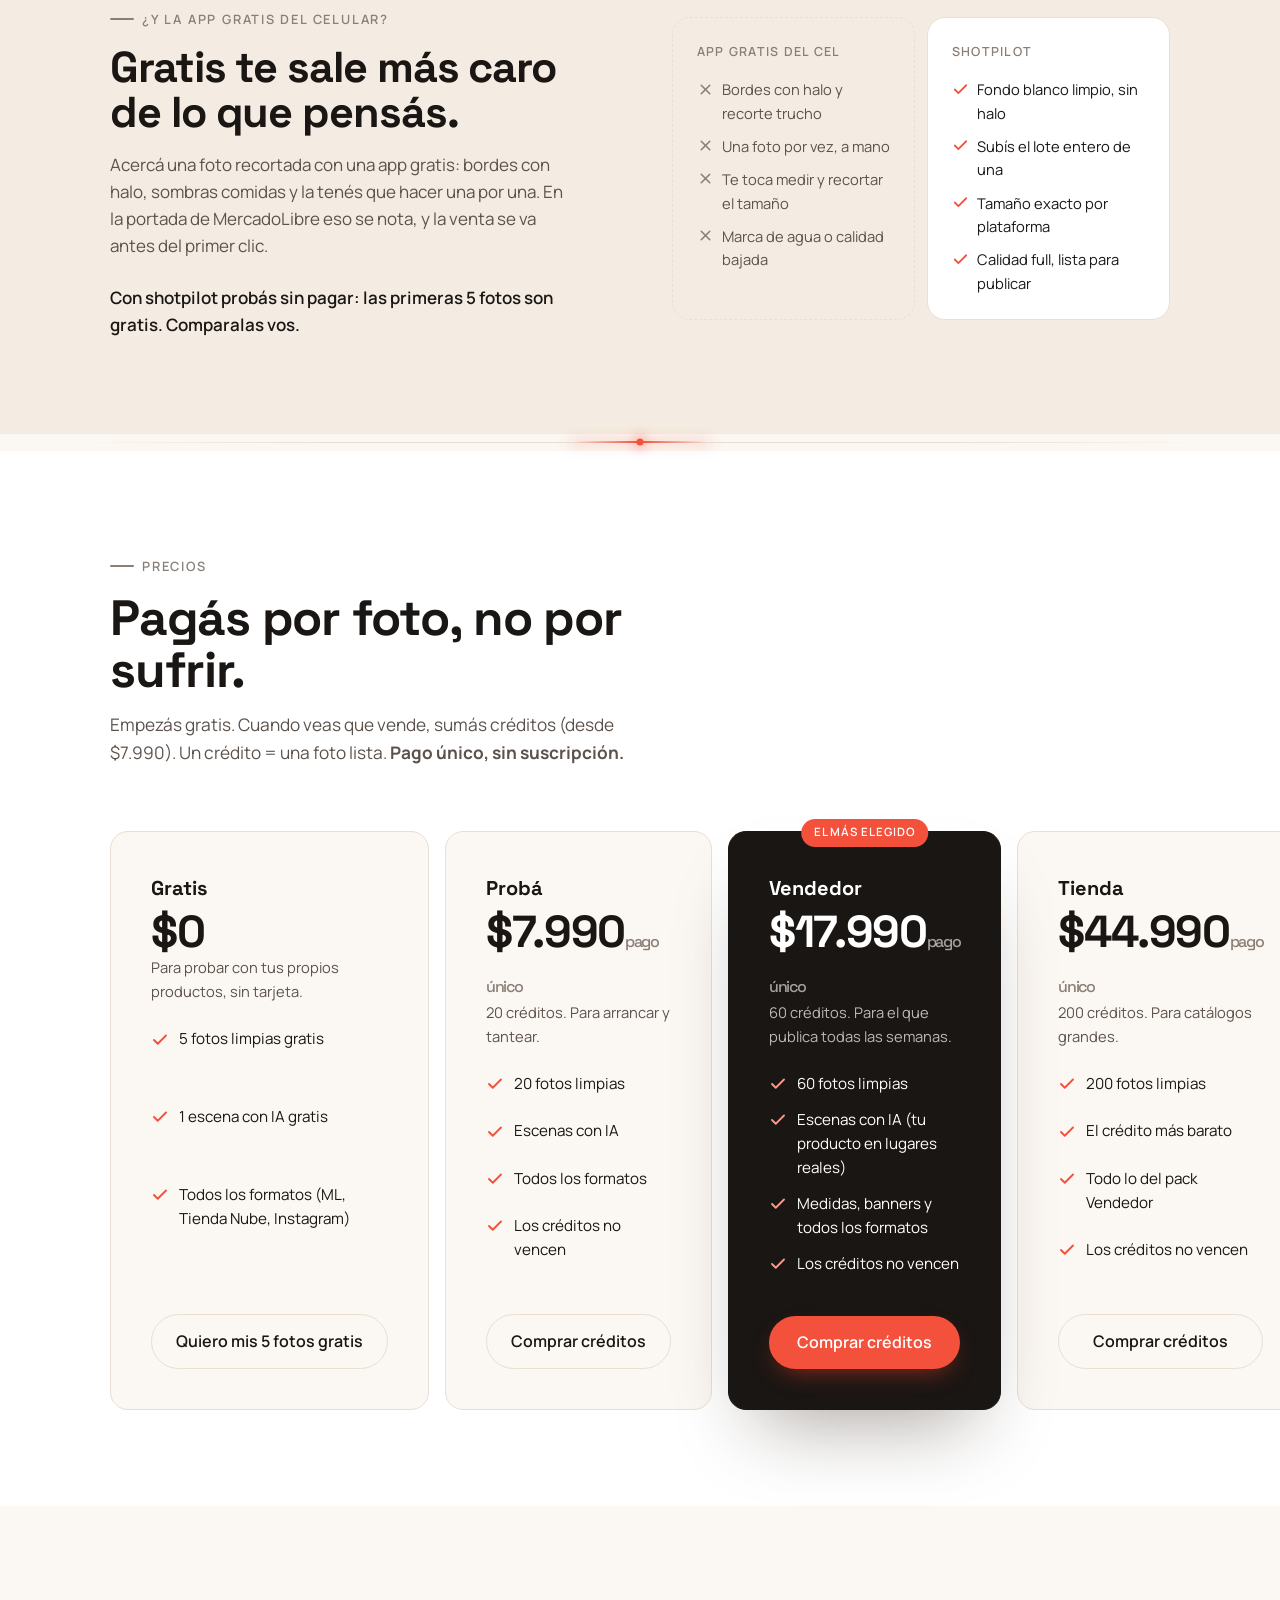
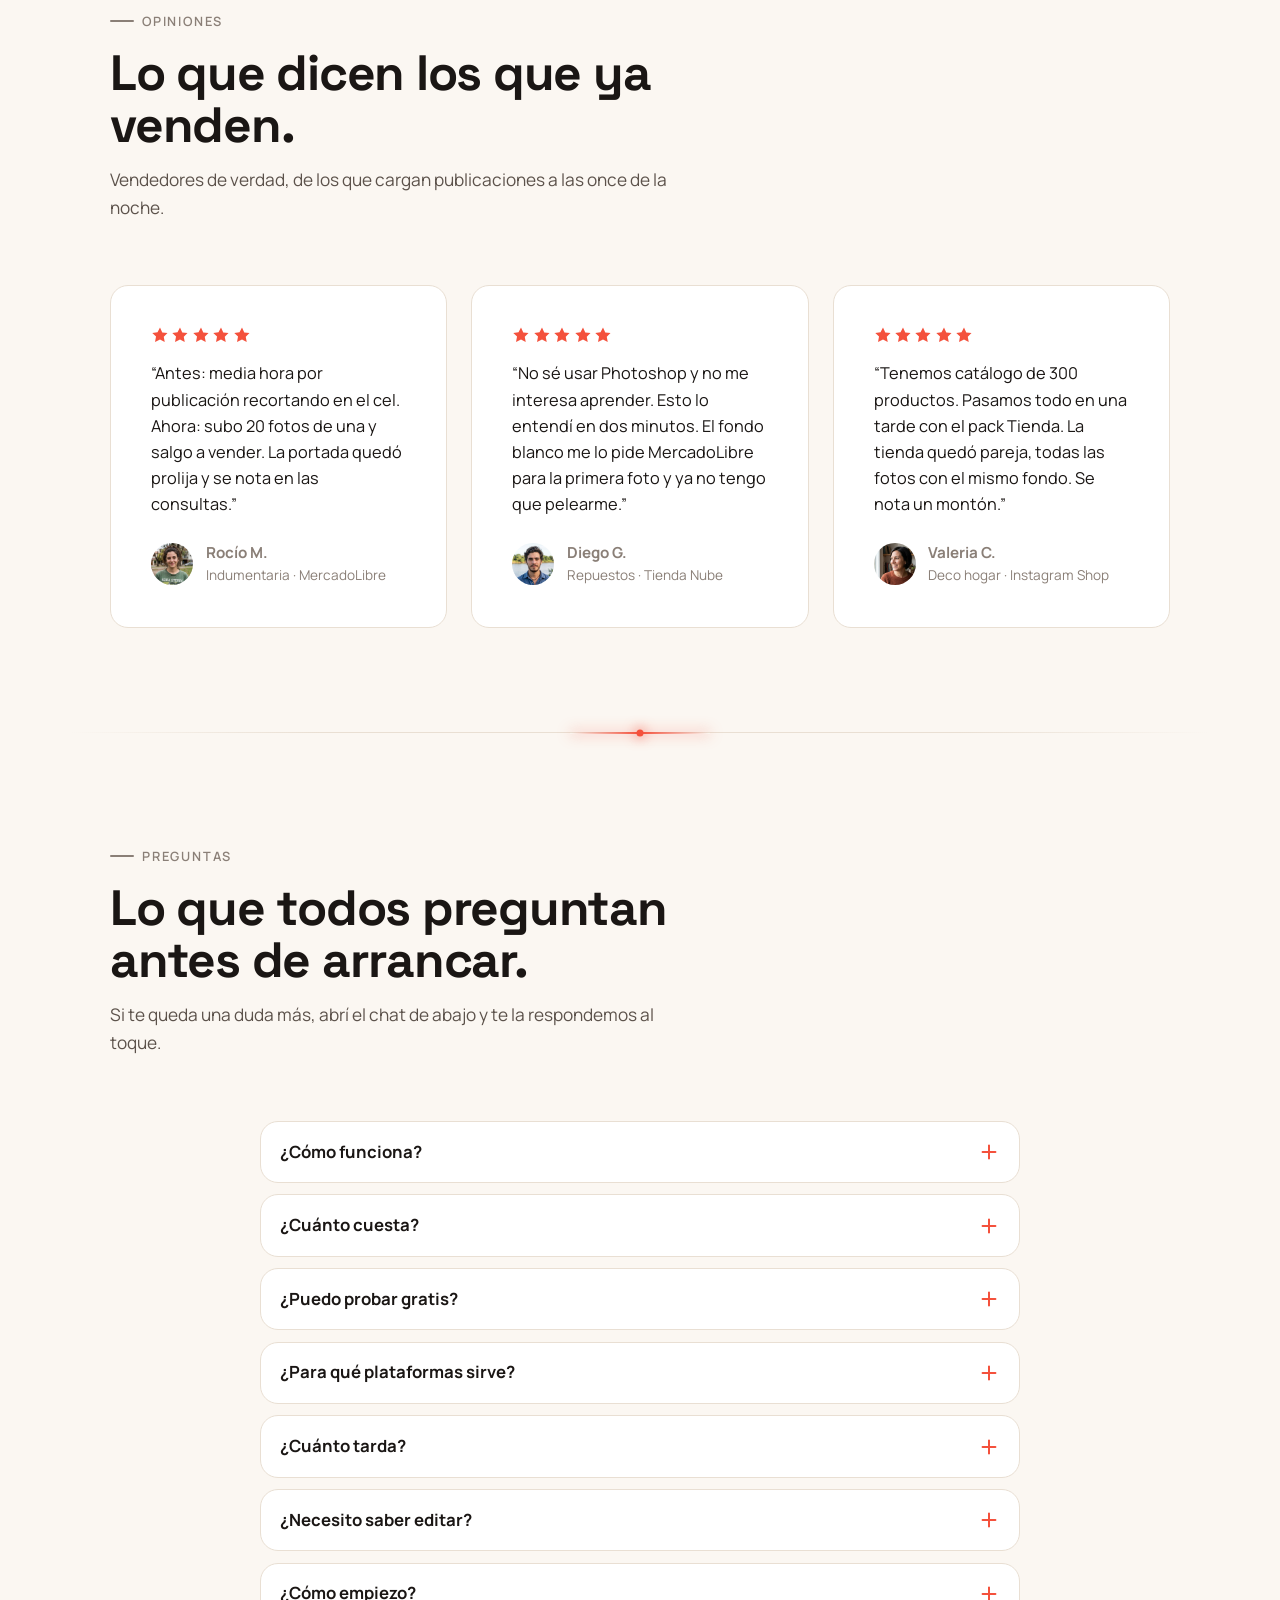
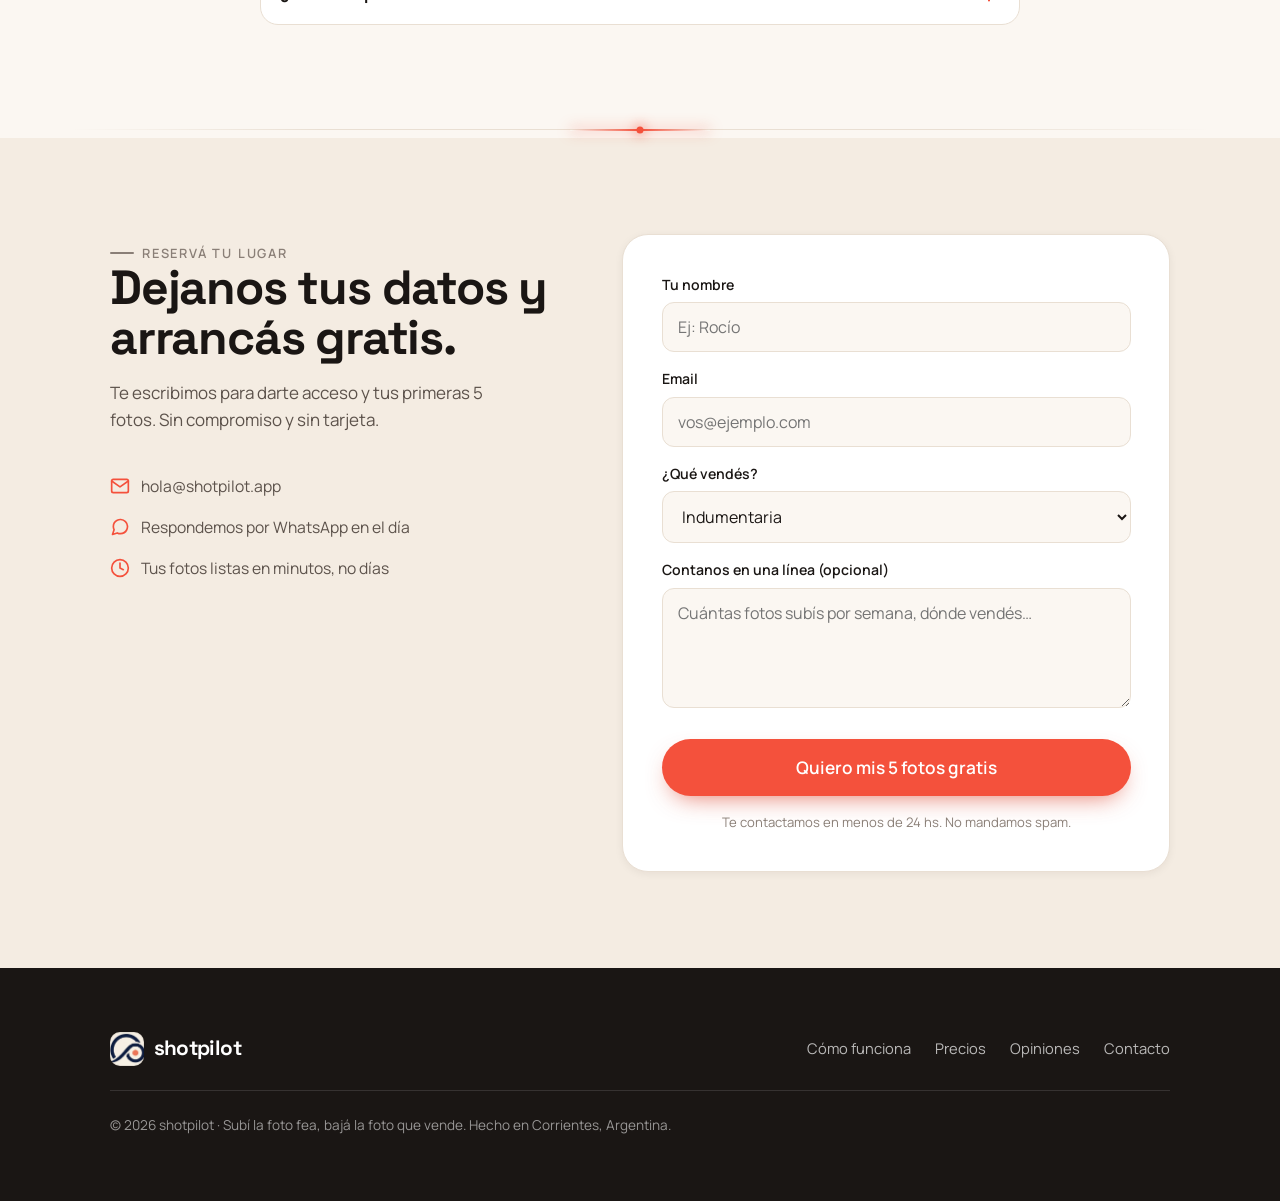
==== commit e69e7302: "feat(landing): 4ta tarjeta de precios (pack Proba 20 cred) ES+EN Agrega el pack de entrada (Proba 20" ====
--- a/index.html
+++ b/index.html
@@ -317,7 +317,8 @@
   /* ---------- pricing ---------- */
   #precios{background:var(--white)}
   .tiers{display:grid;gap:var(--space-3);grid-template-columns:1fr;align-items:stretch}
-  @media(min-width:880px){.tiers{grid-template-columns:repeat(3,1fr);gap:var(--space-2)}}
+  @media(min-width:640px){.tiers{grid-template-columns:repeat(2,1fr);gap:var(--space-2)}}
+  @media(min-width:1080px){.tiers{grid-template-columns:repeat(4,1fr)}}
   .tier{display:flex;flex-direction:column;background:var(--cream);border:1px solid var(--line);border-radius:var(--radius);padding:var(--space-4);transition:transform .3s var(--ease),box-shadow .3s var(--ease)}
   .tier:hover{transform:translateY(-6px);box-shadow:var(--shadow-md)}
   .tier.feat{background:var(--ink);color:#fff;border-color:var(--ink);position:relative;box-shadow:var(--shadow-lg)}
@@ -797,7 +798,20 @@
           <a href="#contacto" class="btn btn-ghost">Quiero mis 5 fotos gratis</a>
         </div>
 
-        <div class="tier feat reveal d2">
+        <div class="tier reveal d2">
+          <span class="name">Probá</span>
+          <div class="price">$7.990<small>pago único</small></div>
+          <p class="sub">20 créditos. Para arrancar y tantear.</p>
+          <ul>
+            <li><svg viewBox="0 0 24 24" fill="none" stroke="currentColor" stroke-width="2.5" stroke-linecap="round" stroke-linejoin="round"><path d="M20 6 9 17l-5-5"/></svg> 20 fotos limpias</li>
+            <li><svg viewBox="0 0 24 24" fill="none" stroke="currentColor" stroke-width="2.5" stroke-linecap="round" stroke-linejoin="round"><path d="M20 6 9 17l-5-5"/></svg> Escenas con IA</li>
+            <li><svg viewBox="0 0 24 24" fill="none" stroke="currentColor" stroke-width="2.5" stroke-linecap="round" stroke-linejoin="round"><path d="M20 6 9 17l-5-5"/></svg> Todos los formatos</li>
+            <li><svg viewBox="0 0 24 24" fill="none" stroke="currentColor" stroke-width="2.5" stroke-linecap="round" stroke-linejoin="round"><path d="M20 6 9 17l-5-5"/></svg> Los créditos no vencen</li>
+          </ul>
+          <a href="/editor" class="btn btn-ghost">Comprar créditos</a>
+        </div>
+
+        <div class="tier feat reveal d3">
           <span class="badge">El más elegido</span>
           <span class="name">Vendedor</span>
           <div class="price">$17.990<small>pago único</small></div>
@@ -811,7 +825,7 @@
           <a href="/editor" class="btn btn-primary">Comprar créditos</a>
         </div>
 
-        <div class="tier reveal d3">
+        <div class="tier reveal d4">
           <span class="name">Tienda</span>
           <div class="price">$44.990<small>pago único</small></div>
           <p class="sub">200 créditos. Para catálogos grandes.</p>
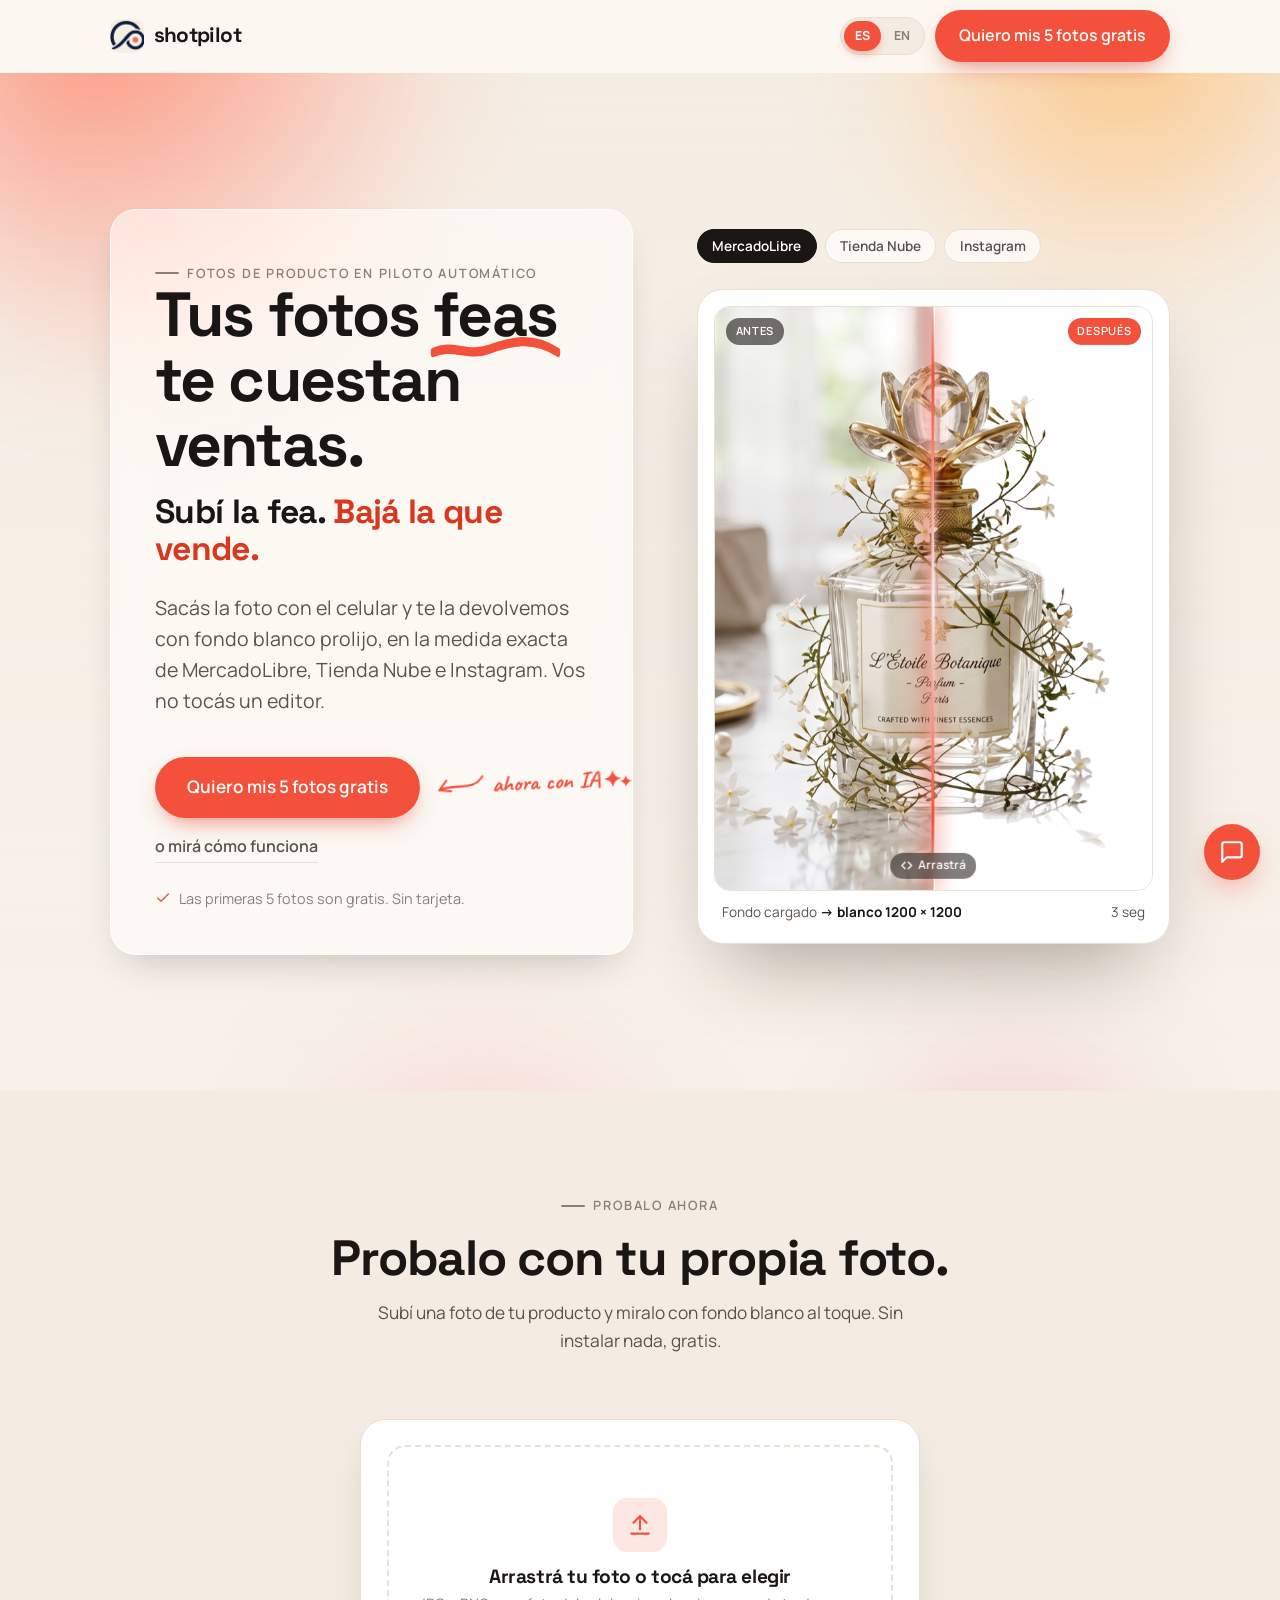
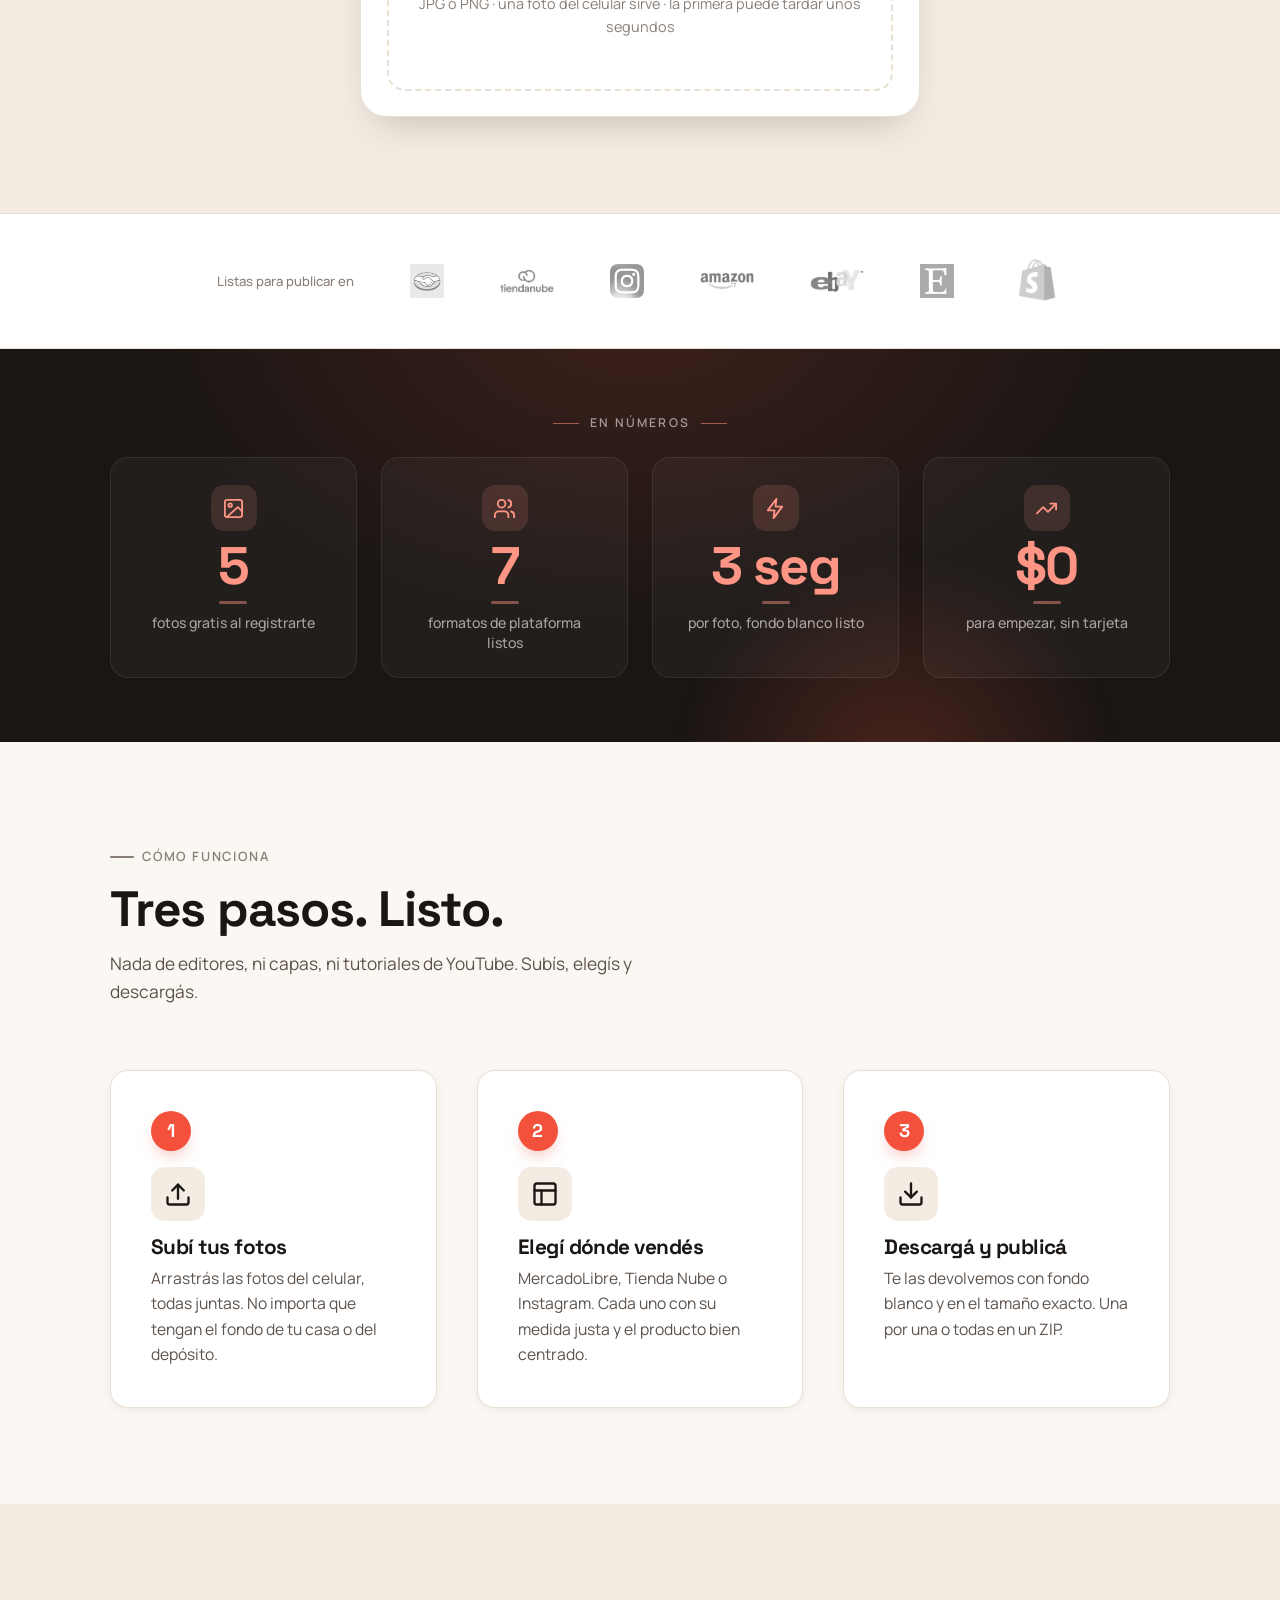
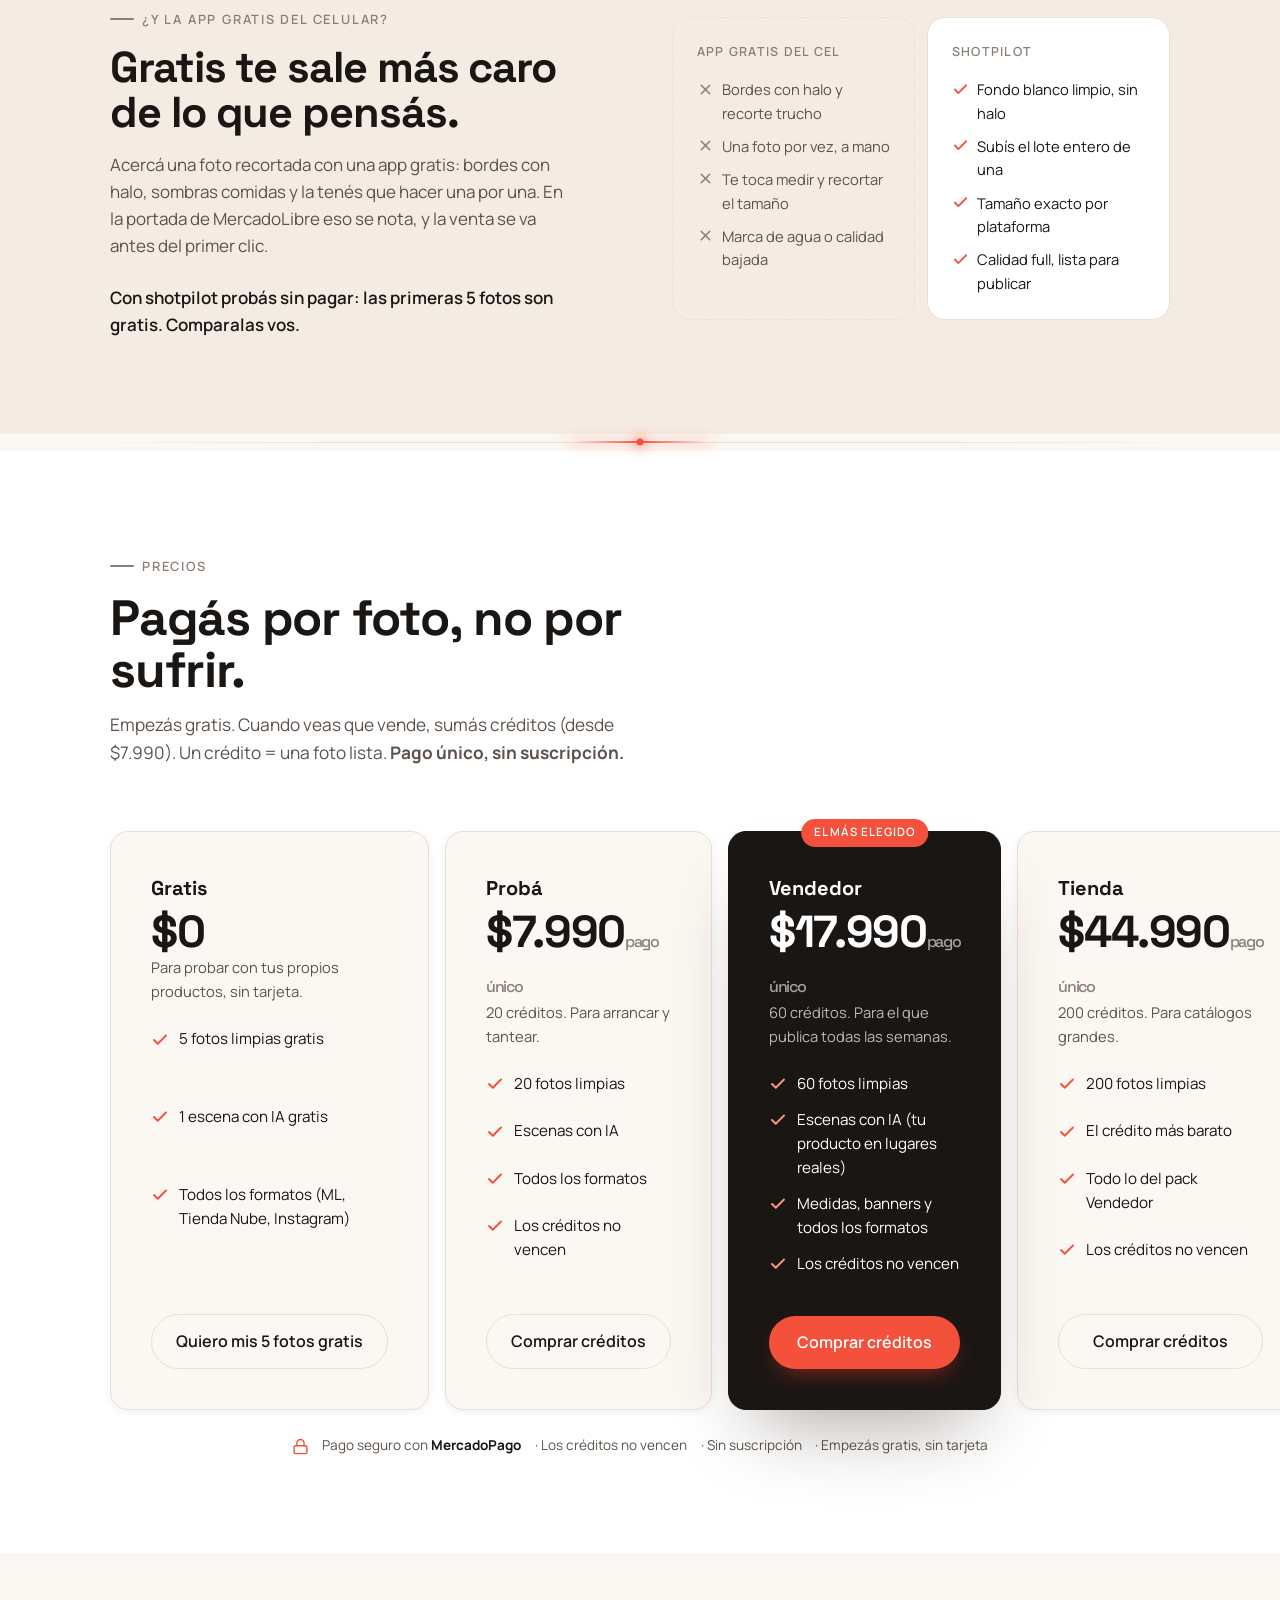
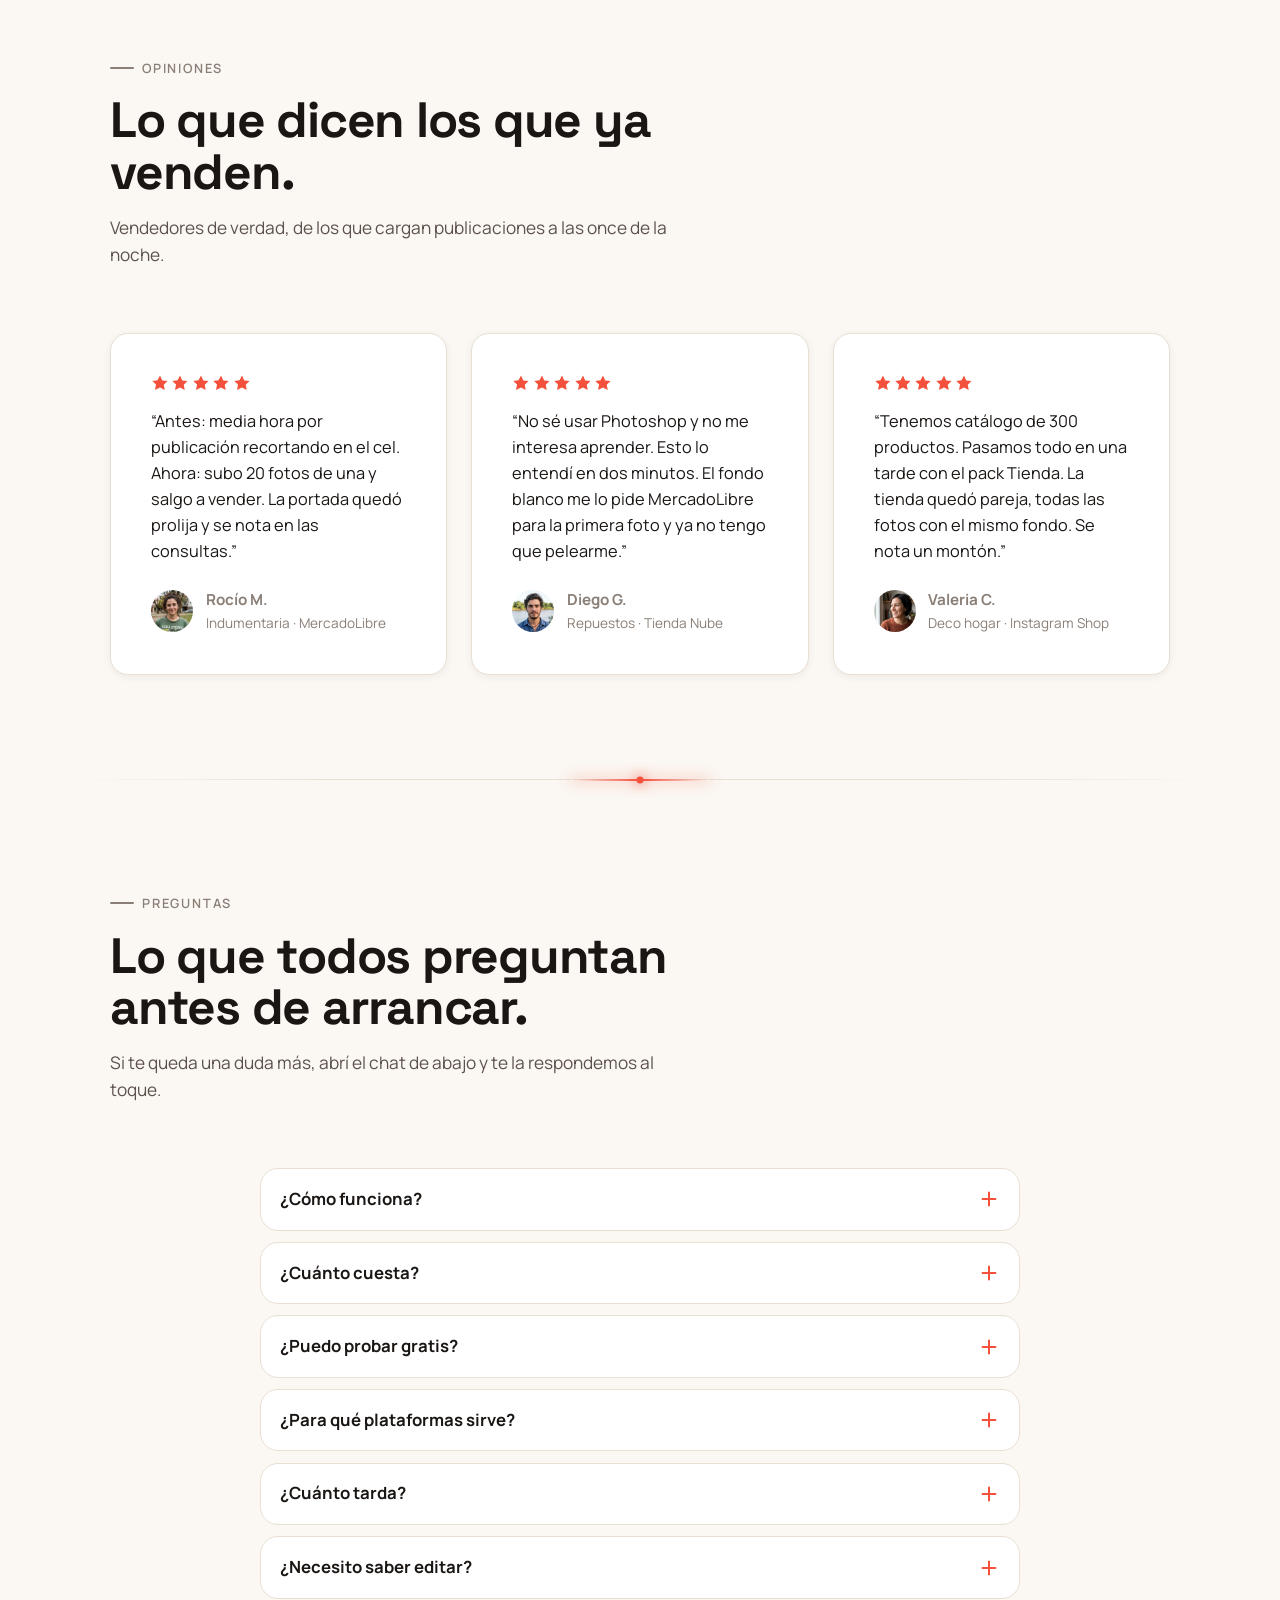
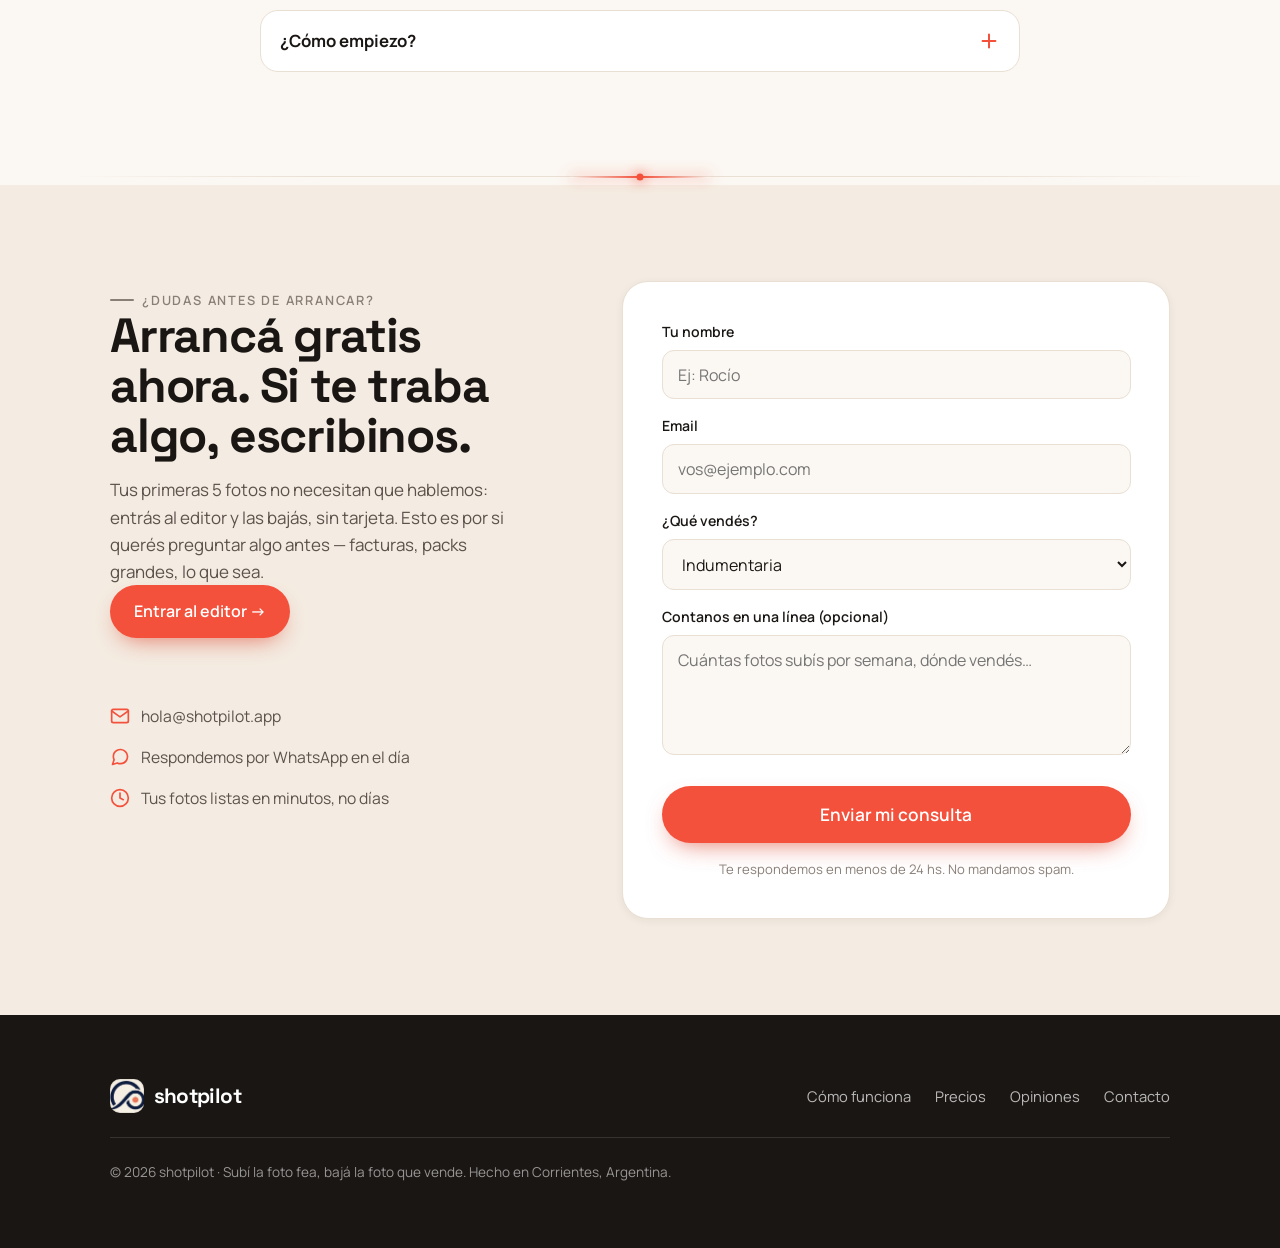
==== commit c2053d0a: "feat(landing): audit batch 1 — waitlist->live, stats factuales, confianza (ES+EN) - CTAs 5-fotos-gra" ====
--- a/index.html
+++ b/index.html
@@ -342,6 +342,10 @@
   .quotes{display:grid;gap:var(--space-3);grid-template-columns:1fr}
   @media(min-width:780px){.quotes{grid-template-columns:repeat(3,1fr)}}
   .quote{background:var(--white);border:1px solid var(--line);border-radius:var(--radius);padding:var(--space-4);display:flex;flex-direction:column;transition:transform .3s var(--ease),box-shadow .3s var(--ease)}
+  .step,.tier,.quote{box-shadow:var(--shadow-sm)}
+  .pay-trust{margin-top:1.6rem;display:flex;flex-wrap:wrap;align-items:center;justify-content:center;gap:.35rem .85rem;font-size:.85rem;color:var(--ink-soft);text-align:center}
+  .pay-trust svg{width:17px;height:17px;color:var(--accent)}
+  .pay-trust strong{color:var(--ink)}
   .quote:hover{transform:translateY(-6px);box-shadow:var(--shadow-md)}
   .quote .stars{display:flex;gap:.15rem;color:var(--accent);margin-bottom:var(--space-2)}
   .quote .stars svg{width:18px;height:18px}
@@ -512,7 +516,7 @@
     {"@type":"Question","name":"¿Para qué plataformas sirve?","acceptedAnswer":{"@type":"Answer","text":"MercadoLibre, Tienda Nube e Instagram, cada una con su medida justa y el producto bien centrado."}},
     {"@type":"Question","name":"¿Cuánto tarda?","acceptedAnswer":{"@type":"Answer","text":"Unos 3 segundos por foto. Podés subir varias juntas y bajarlas todas en un ZIP."}},
     {"@type":"Question","name":"¿Necesito saber editar?","acceptedAnswer":{"@type":"Answer","text":"No. Nada de Photoshop ni tutoriales. Subís, elegís y descargás."}},
-    {"@type":"Question","name":"¿Cómo empiezo?","acceptedAnswer":{"@type":"Answer","text":"Tocá “Quiero mis 5 fotos gratis” acá arriba o dejanos tus datos en Contacto y te escribimos."}}
+    {"@type":"Question","name":"¿Cómo empiezo?","acceptedAnswer":{"@type":"Answer","text":"Tocá “Quiero mis 5 fotos gratis” arriba: entrás al editor y bajás tus 5 fotos gratis, sin tarjeta."}}
   ]
 }
 </script>
@@ -532,7 +536,7 @@
         <a href="index.html" aria-current="true">ES</a>
         <a href="en.html" hreflang="en">EN</a>
       </span>
-      <a href="#contacto" class="btn btn-primary">Quiero mis 5 fotos gratis</a>
+      <a href="/editor" class="btn btn-primary">Quiero mis 5 fotos gratis</a>
     </div>
   </div>
 </header>
@@ -554,7 +558,7 @@
         <p class="lede">Sacás la foto con el celular y te la devolvemos con fondo blanco prolijo, en la medida exacta de MercadoLibre, Tienda Nube e Instagram. Vos no tocás un editor.</p>
         <div class="hero-actions">
           <div class="btn-wrap">
-            <a href="#contacto" class="btn btn-primary btn-lg">Quiero mis 5 fotos gratis</a>
+            <a href="/editor" class="btn btn-primary btn-lg">Quiero mis 5 fotos gratis</a>
             <span class="ai-sticker" aria-hidden="true">
               <svg class="arr" viewBox="0 0 64 36"><path d="M58 8 C 46 26, 26 14, 6 22 M6 22 L 20 24 M6 22 L 15 11"/></svg>
               <span class="txt">ahora con IA</span>
@@ -682,13 +686,13 @@
       <div class="bynum-grid">
         <div class="stat reveal d1">
           <span class="stat-ic" aria-hidden="true"><svg viewBox="0 0 24 24" fill="none" stroke="currentColor" stroke-width="1.9" stroke-linecap="round" stroke-linejoin="round"><rect x="3" y="3" width="18" height="18" rx="2.5"/><circle cx="8.5" cy="8.5" r="1.8"/><path d="m21 15-4.5-4.5L5 21"/></svg></span>
-          <span class="n" data-count>+900</span>
-          <span class="l">fotos ya procesadas</span>
+          <span class="n" data-count>5</span>
+          <span class="l">fotos gratis al registrarte</span>
         </div>
         <div class="stat reveal d2">
           <span class="stat-ic" aria-hidden="true"><svg viewBox="0 0 24 24" fill="none" stroke="currentColor" stroke-width="1.9" stroke-linecap="round" stroke-linejoin="round"><path d="M16 21v-2a4 4 0 0 0-4-4H6a4 4 0 0 0-4 4v2"/><circle cx="9" cy="7" r="4"/><path d="M22 21v-2a4 4 0 0 0-3-3.87"/><path d="M16 3.13a4 4 0 0 1 0 7.75"/></svg></span>
-          <span class="n" data-count>4.9★</span>
-          <span class="l">promedio de los vendedores</span>
+          <span class="n" data-count>7</span>
+          <span class="l">formatos de plataforma listos</span>
         </div>
         <div class="stat reveal d3">
           <span class="stat-ic" aria-hidden="true"><svg viewBox="0 0 24 24" fill="none" stroke="currentColor" stroke-width="1.9" stroke-linecap="round" stroke-linejoin="round"><path d="M13 2 4 14h7l-1 8 9-12h-7l1-8z"/></svg></span>
@@ -697,8 +701,8 @@
         </div>
         <div class="stat reveal d4">
           <span class="stat-ic" aria-hidden="true"><svg viewBox="0 0 24 24" fill="none" stroke="currentColor" stroke-width="1.9" stroke-linecap="round" stroke-linejoin="round"><path d="M16 7h6v6"/><path d="m22 7-8.5 8.5-5-5L2 17"/></svg></span>
-          <span class="n" data-count>7 días</span>
-          <span class="l">para ver si te sube las ventas</span>
+          <span class="n" data-count>$0</span>
+          <span class="l">para empezar, sin tarjeta</span>
         </div>
       </div>
     </div>
@@ -795,7 +799,7 @@
             <li><svg viewBox="0 0 24 24" fill="none" stroke="currentColor" stroke-width="2.5" stroke-linecap="round" stroke-linejoin="round"><path d="M20 6 9 17l-5-5"/></svg> 1 escena con IA gratis</li>
             <li><svg viewBox="0 0 24 24" fill="none" stroke="currentColor" stroke-width="2.5" stroke-linecap="round" stroke-linejoin="round"><path d="M20 6 9 17l-5-5"/></svg> Todos los formatos (ML, Tienda Nube, Instagram)</li>
           </ul>
-          <a href="#contacto" class="btn btn-ghost">Quiero mis 5 fotos gratis</a>
+          <a href="/editor" class="btn btn-ghost">Quiero mis 5 fotos gratis</a>
         </div>
 
         <div class="tier reveal d2">
@@ -838,6 +842,13 @@
           <a href="/editor" class="btn btn-ghost">Comprar créditos</a>
         </div>
       </div>
+      <p class="pay-trust reveal">
+        <svg viewBox="0 0 24 24" fill="none" stroke="currentColor" stroke-width="2" stroke-linecap="round" stroke-linejoin="round" aria-hidden="true"><rect x="3" y="11" width="18" height="11" rx="2"/><path d="M7 11V7a5 5 0 0 1 10 0v4"/></svg>
+        <span>Pago seguro con <strong>MercadoPago</strong></span>
+        <span>· Los créditos no vencen</span>
+        <span>· Sin suscripción</span>
+        <span>· Empezás gratis, sin tarjeta</span>
+      </p>
     </div>
   </section>
 
@@ -935,7 +946,7 @@
         </details>
         <details class="faq-item">
           <summary>¿Cómo empiezo?<svg class="faq-ic" viewBox="0 0 24 24" fill="none" stroke="currentColor" stroke-width="2.2" stroke-linecap="round"><path d="M12 5v14M5 12h14"/></svg></summary>
-          <div class="faq-a">Tocá “Quiero mis 5 fotos gratis” acá arriba o dejanos tus datos en Contacto y te escribimos.</div>
+          <div class="faq-a">Tocá “Quiero mis 5 fotos gratis” arriba: entrás al editor y bajás tus 5 fotos gratis, sin tarjeta.</div>
         </details>
       </div>
     </div>
@@ -947,9 +958,10 @@
   <section id="contacto">
     <div class="wrap contact-grid">
       <div class="contact-copy reveal">
-        <span class="eyebrow">Reservá tu lugar</span>
-        <h2>Dejanos tus datos y arrancás gratis.</h2>
-        <p>Te escribimos para darte acceso y tus primeras 5 fotos. Sin compromiso y sin tarjeta.</p>
+        <span class="eyebrow">¿Dudas antes de arrancar?</span>
+        <h2>Arrancá gratis ahora. Si te traba algo, escribinos.</h2>
+        <p>Tus primeras 5 fotos no necesitan que hablemos: entrás al editor y las bajás, sin tarjeta. Esto es por si querés preguntar algo antes — facturas, packs grandes, lo que sea.</p>
+        <a href="/editor" class="btn btn-primary" style="margin-bottom:1.6rem">Entrar al editor →</a>
         <div class="contact-list">
           <div>
             <svg viewBox="0 0 24 24" fill="none" stroke="currentColor" stroke-width="2" stroke-linecap="round" stroke-linejoin="round"><path d="M22 6 12 13 2 6"/><rect x="2" y="4" width="20" height="16" rx="2"/></svg>
@@ -993,8 +1005,8 @@
           <label for="website">No completar este campo</label>
           <input id="website" name="website" type="text" tabindex="-1" autocomplete="off">
         </div>
-        <button type="submit" class="btn btn-primary btn-lg">Quiero mis 5 fotos gratis</button>
-        <p class="form-note">Te contactamos en menos de 24 hs. No mandamos spam.</p>
+        <button type="submit" class="btn btn-primary btn-lg">Enviar mi consulta</button>
+        <p class="form-note">Te respondemos en menos de 24 hs. No mandamos spam.</p>
       </form>
       <div class="form-ok" id="form-ok" role="status" style="display:none">
         <span class="ok-ic" aria-hidden="true"><svg viewBox="0 0 24 24" fill="none" stroke="currentColor" stroke-width="2.2" stroke-linecap="round" stroke-linejoin="round"><path d="M20 6 9 17l-5-5"/></svg></span>
@@ -1353,7 +1365,7 @@
       {q:"¿Para qué plataformas sirve?", a:"MercadoLibre, Tienda Nube e Instagram, cada una con su medida justa y el producto bien centrado."},
       {q:"¿Cuánto tarda?", a:"Unos 3 segundos por foto. Podés subir varias juntas y bajarlas todas en un ZIP."},
       {q:"¿Necesito saber editar?", a:"No. Nada de Photoshop ni tutoriales. Subís, elegís y descargás."},
-      {q:"¿Cómo empiezo?", a:"Tocá “Quiero mis 5 fotos gratis” arriba o dejanos tus datos en Contacto y te escribimos.", cta:{href:"#contacto", label:"Ir a Contacto"}}
+      {q:"¿Cómo empiezo?", a:"Tocá “Quiero mis 5 fotos gratis” arriba: entrás al editor y bajás tus 5 fotos gratis, sin tarjeta.", cta:{href:"/editor", label:"Ir al editor"}}
     ];
     var root = document.getElementById('chat');
     if(!root) return;
@@ -1410,7 +1422,7 @@
   </button>
 </div>
   <div class="mcta">
-    <a href="#contacto" class="btn btn-primary">Quiero mis 5 fotos gratis</a>
+    <a href="/editor" class="btn btn-primary">Quiero mis 5 fotos gratis</a>
   </div>
 
   <!-- Vercel Web Analytics (activar en el dashboard de Vercel → Analytics) -->
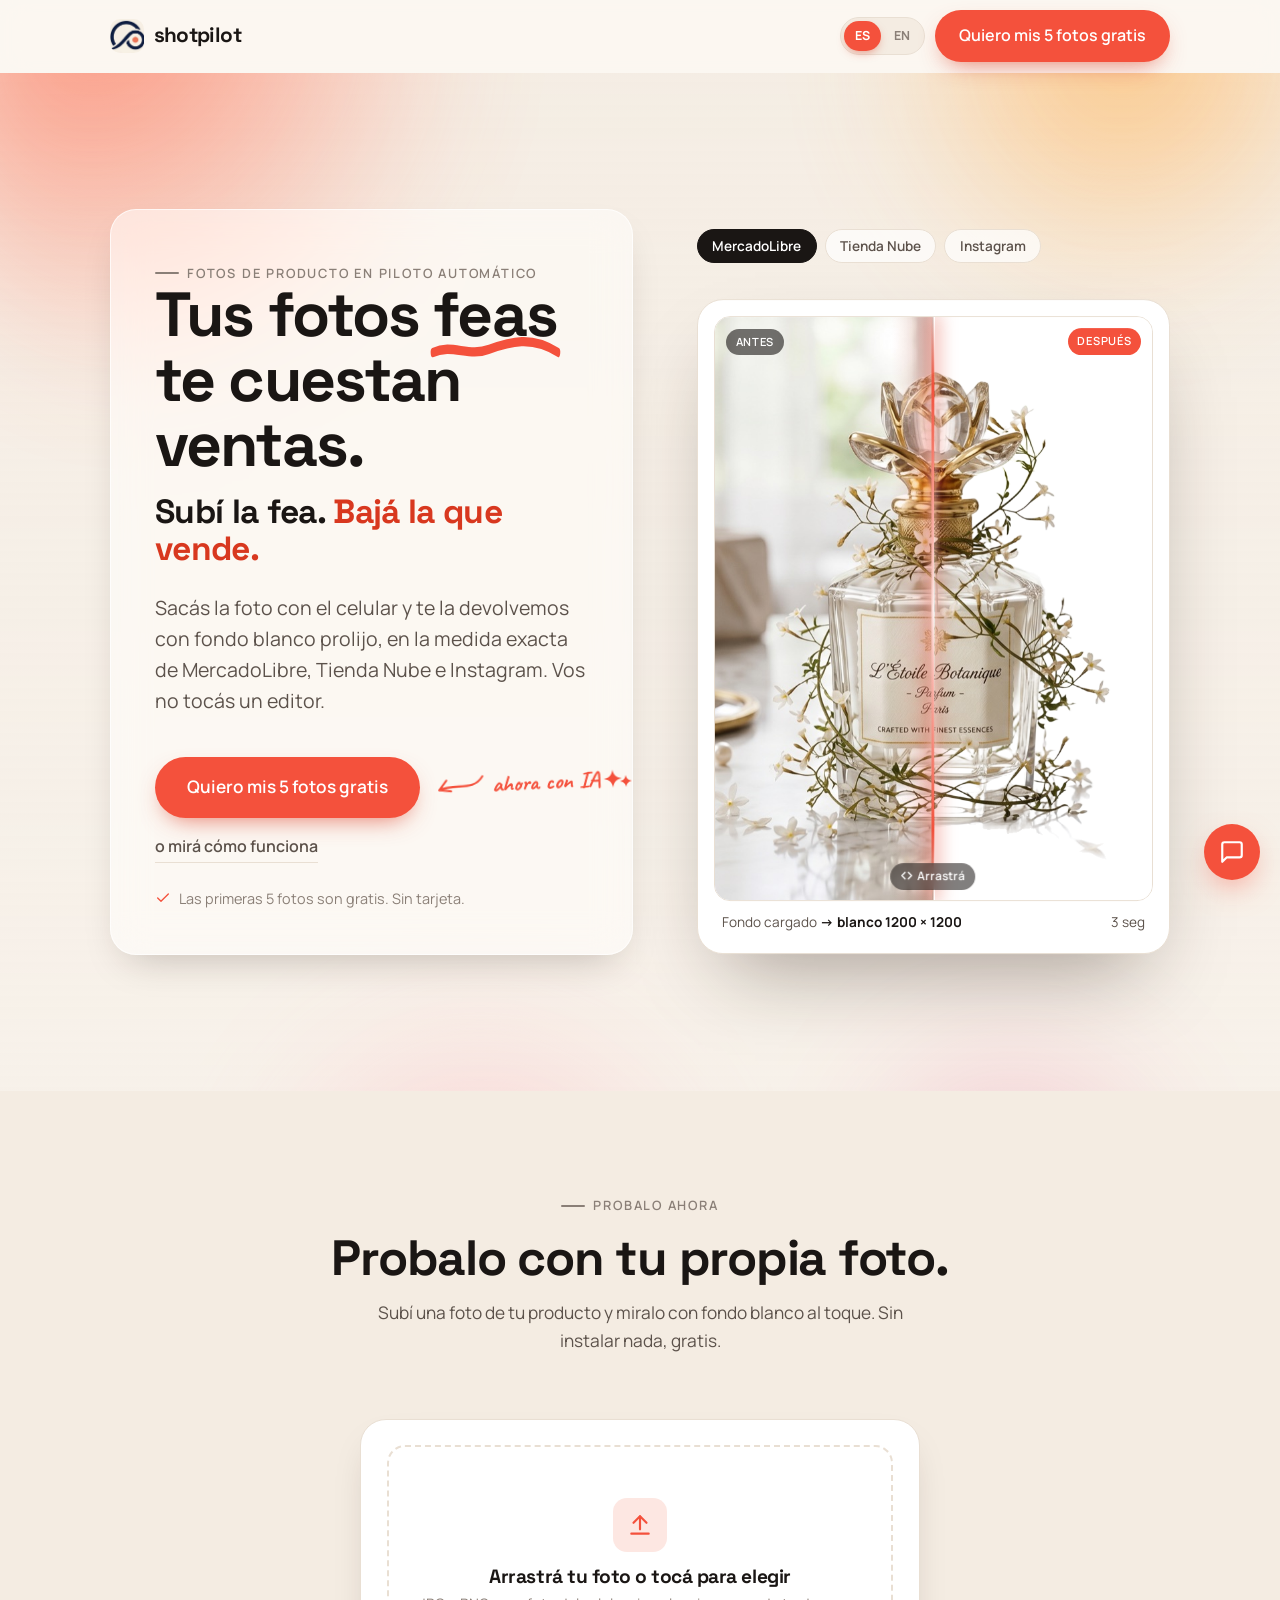
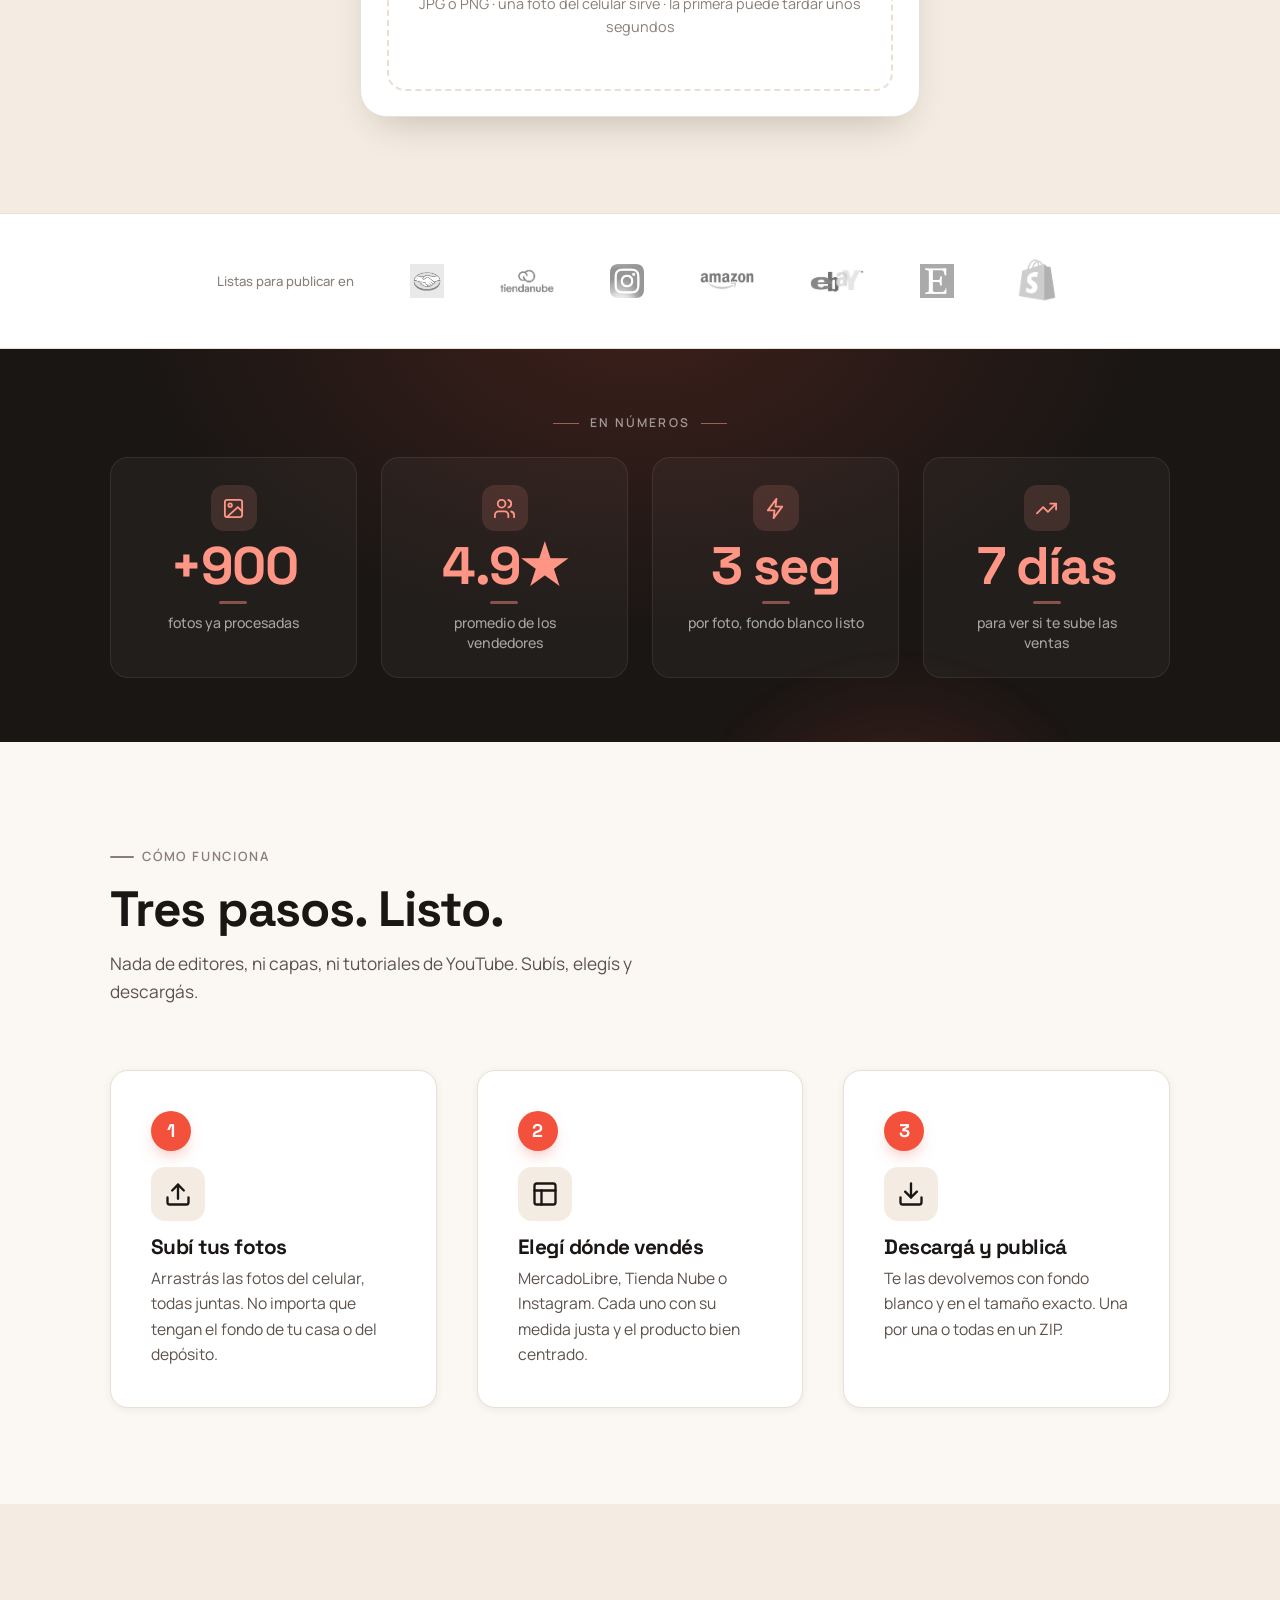
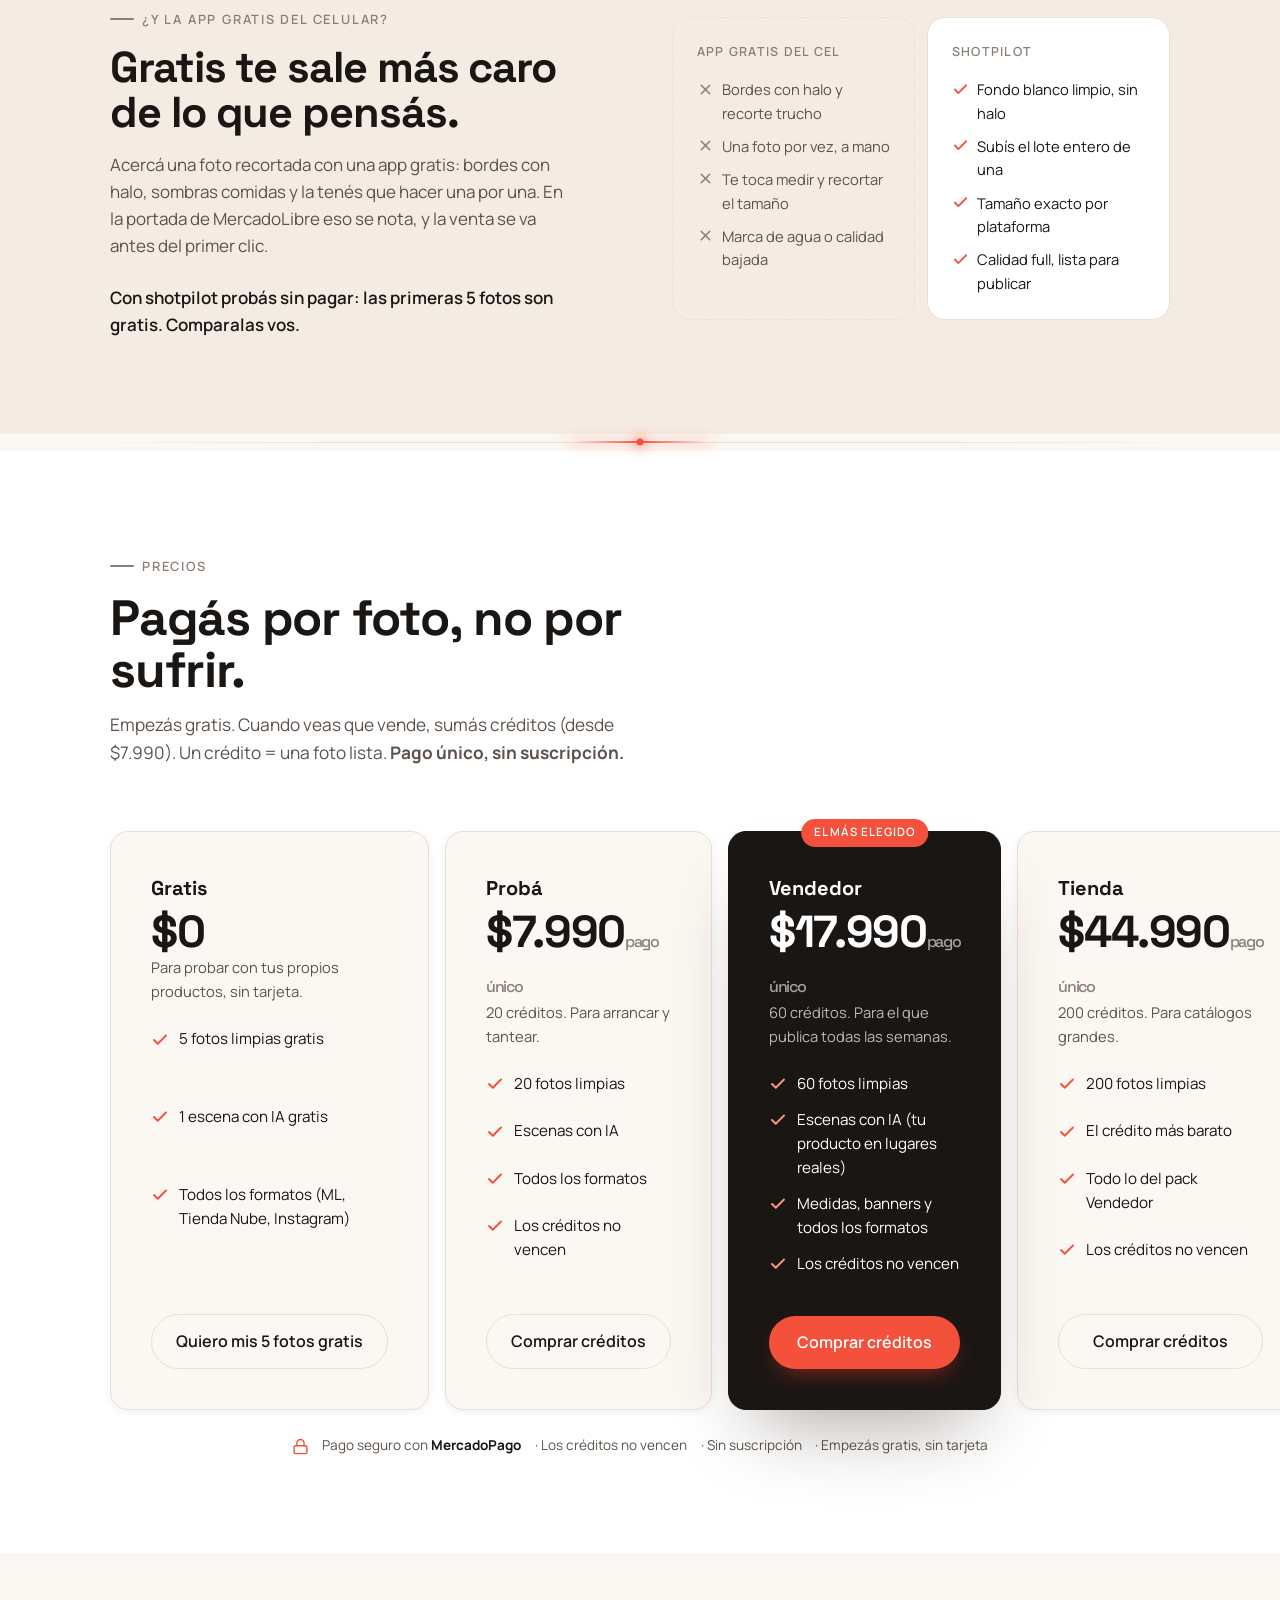
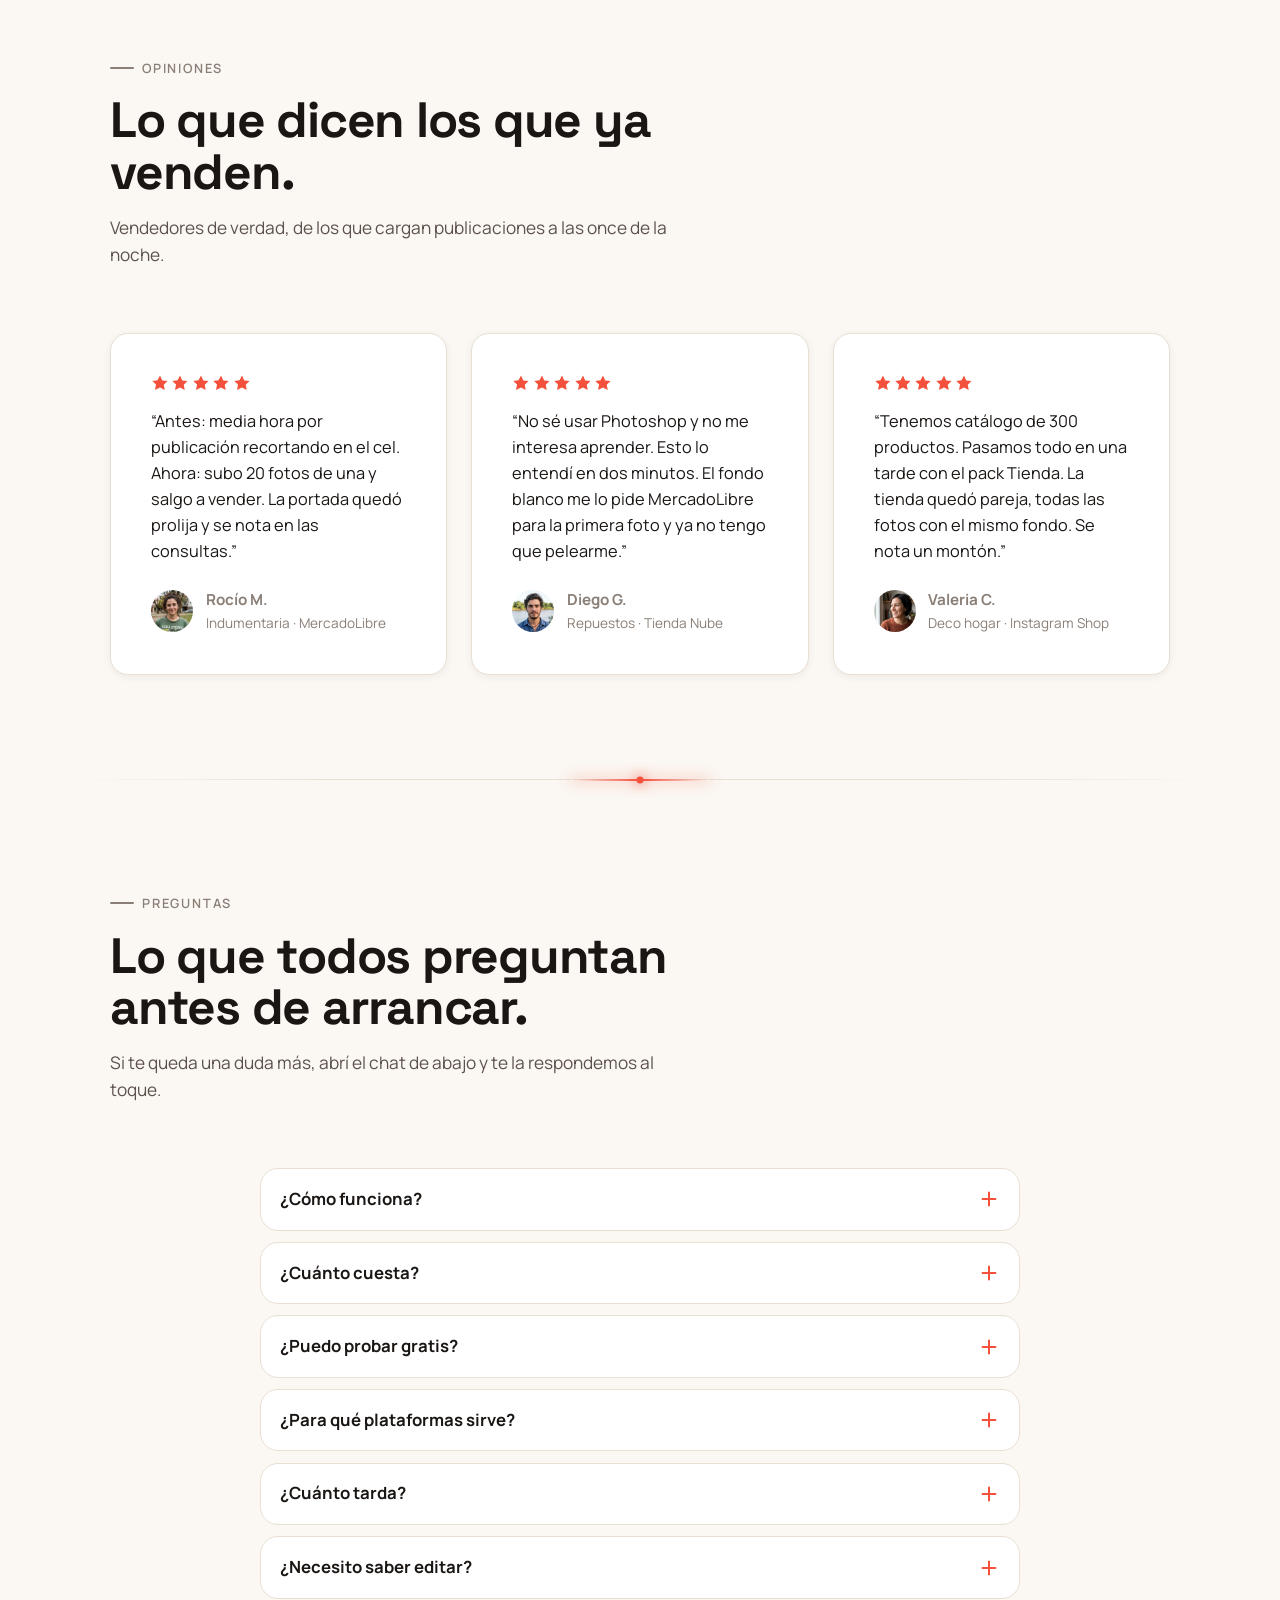
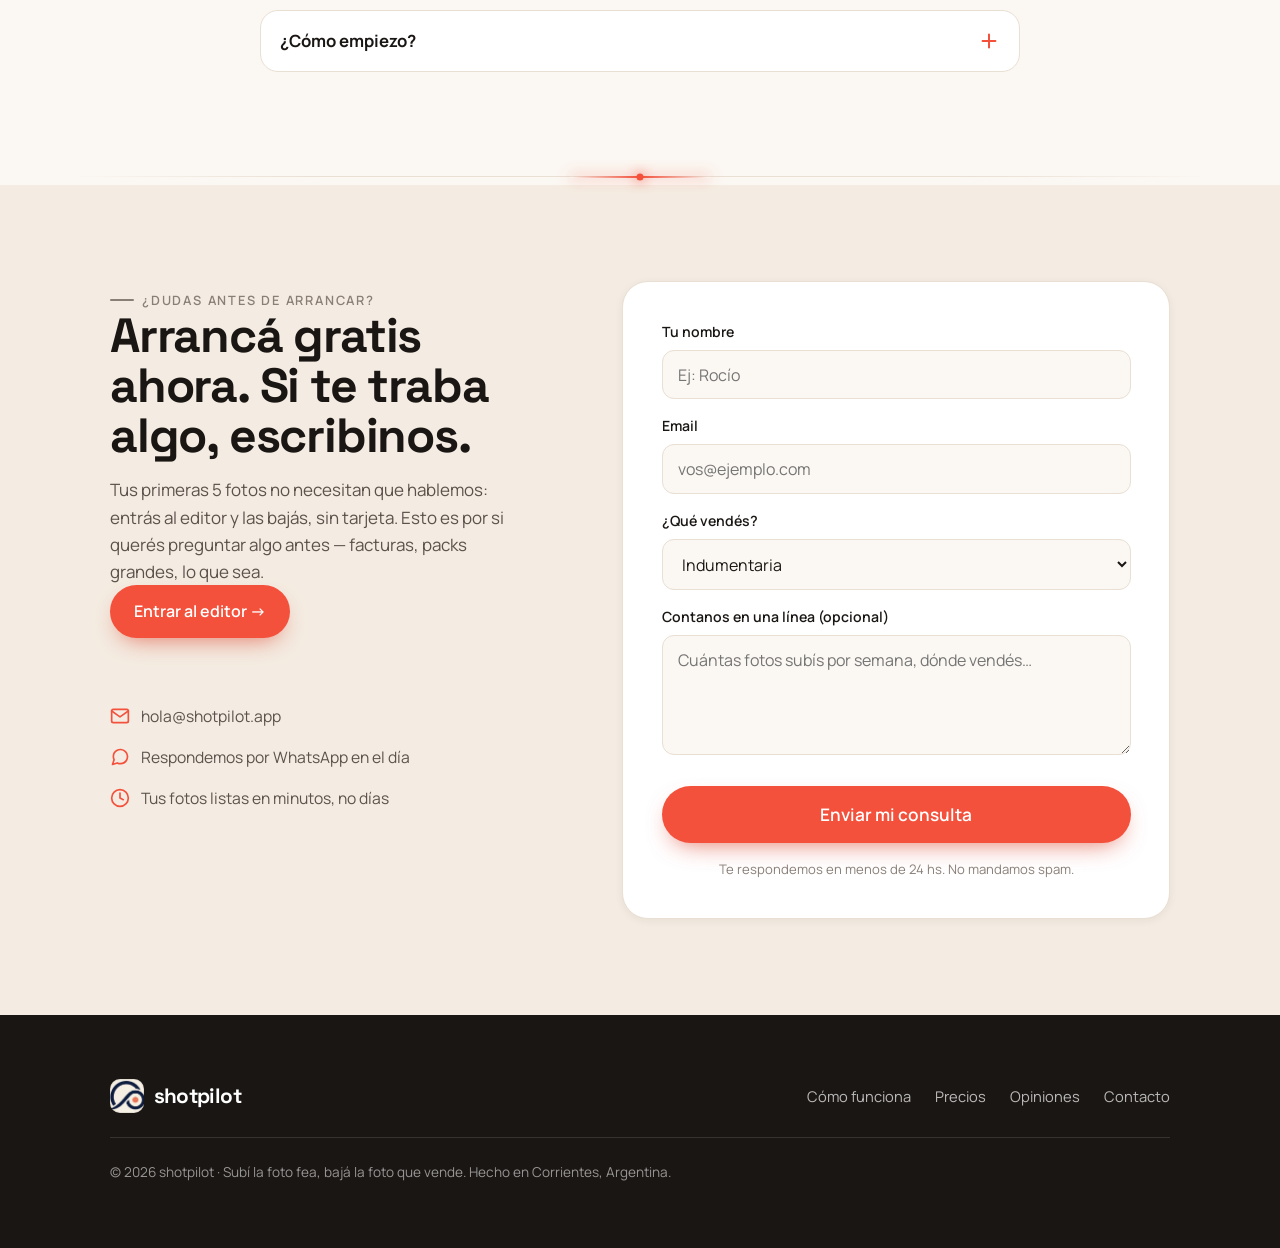
==== commit c75977f8: "feat(landing): captura nombre+mail antes del editor (gate) + revierte stats Gate modal: los CTAs 'X " ====
--- a/index.html
+++ b/index.html
@@ -346,6 +346,18 @@
   .pay-trust{margin-top:1.6rem;display:flex;flex-wrap:wrap;align-items:center;justify-content:center;gap:.35rem .85rem;font-size:.85rem;color:var(--ink-soft);text-align:center}
   .pay-trust svg{width:17px;height:17px;color:var(--accent)}
   .pay-trust strong{color:var(--ink)}
+  .gate{position:fixed;inset:0;z-index:300;display:grid;place-items:center;padding:1rem}
+  .gate[hidden]{display:none}
+  .gate-bd{position:absolute;inset:0;background:rgba(26,22,20,.5);-webkit-backdrop-filter:blur(3px);backdrop-filter:blur(3px)}
+  .gate-box{position:relative;width:min(420px,94vw);background:var(--white);border-radius:var(--radius-lg);box-shadow:var(--shadow-lg);padding:2rem 1.7rem 1.6rem;text-align:center}
+  .gate-x{position:absolute;top:.6rem;right:.95rem;border:0;background:none;font-size:1.7rem;color:var(--ink-faint);cursor:pointer;line-height:1}
+  .gate-box h3{font-family:"Space Grotesk";font-weight:800;font-size:1.4rem;margin-bottom:.4rem;letter-spacing:-.02em}
+  .gate-box>p{color:var(--ink-soft);margin-bottom:1.3rem;font-size:.95rem;line-height:1.5}
+  .gate-box input[type=text],.gate-box input[type=email]{width:100%;box-sizing:border-box;padding:.8rem .9rem;margin-bottom:.6rem;border:1px solid var(--line);border-radius:12px;font-family:inherit;font-size:.95rem;background:var(--white)}
+  .gate-box input#gate-hp{position:absolute;left:-9999px;width:1px;height:1px}
+  .gate-box input:focus{outline:none;border-color:var(--accent)}
+  .gate-box .btn{width:100%;margin-top:.3rem}
+  .gate-note{font-size:.78rem;color:var(--ink-faint);margin-top:.9rem}
   .quote:hover{transform:translateY(-6px);box-shadow:var(--shadow-md)}
   .quote .stars{display:flex;gap:.15rem;color:var(--accent);margin-bottom:var(--space-2)}
   .quote .stars svg{width:18px;height:18px}
@@ -686,13 +698,13 @@
       <div class="bynum-grid">
         <div class="stat reveal d1">
           <span class="stat-ic" aria-hidden="true"><svg viewBox="0 0 24 24" fill="none" stroke="currentColor" stroke-width="1.9" stroke-linecap="round" stroke-linejoin="round"><rect x="3" y="3" width="18" height="18" rx="2.5"/><circle cx="8.5" cy="8.5" r="1.8"/><path d="m21 15-4.5-4.5L5 21"/></svg></span>
-          <span class="n" data-count>5</span>
-          <span class="l">fotos gratis al registrarte</span>
+          <span class="n" data-count>+900</span>
+          <span class="l">fotos ya procesadas</span>
         </div>
         <div class="stat reveal d2">
           <span class="stat-ic" aria-hidden="true"><svg viewBox="0 0 24 24" fill="none" stroke="currentColor" stroke-width="1.9" stroke-linecap="round" stroke-linejoin="round"><path d="M16 21v-2a4 4 0 0 0-4-4H6a4 4 0 0 0-4 4v2"/><circle cx="9" cy="7" r="4"/><path d="M22 21v-2a4 4 0 0 0-3-3.87"/><path d="M16 3.13a4 4 0 0 1 0 7.75"/></svg></span>
-          <span class="n" data-count>7</span>
-          <span class="l">formatos de plataforma listos</span>
+          <span class="n" data-count>4.9★</span>
+          <span class="l">promedio de los vendedores</span>
         </div>
         <div class="stat reveal d3">
           <span class="stat-ic" aria-hidden="true"><svg viewBox="0 0 24 24" fill="none" stroke="currentColor" stroke-width="1.9" stroke-linecap="round" stroke-linejoin="round"><path d="M13 2 4 14h7l-1 8 9-12h-7l1-8z"/></svg></span>
@@ -701,8 +713,8 @@
         </div>
         <div class="stat reveal d4">
           <span class="stat-ic" aria-hidden="true"><svg viewBox="0 0 24 24" fill="none" stroke="currentColor" stroke-width="1.9" stroke-linecap="round" stroke-linejoin="round"><path d="M16 7h6v6"/><path d="m22 7-8.5 8.5-5-5L2 17"/></svg></span>
-          <span class="n" data-count>$0</span>
-          <span class="l">para empezar, sin tarjeta</span>
+          <span class="n" data-count>7 días</span>
+          <span class="l">para ver si te sube las ventas</span>
         </div>
       </div>
     </div>
@@ -1016,6 +1028,23 @@
     </div>
   </section>
 </main>
+
+<!-- ===== GATE nombre+mail antes del editor ===== -->
+<div class="gate" id="gate" hidden>
+  <div class="gate-bd" id="gate-bd"></div>
+  <div class="gate-box" role="dialog" aria-modal="true" aria-labelledby="gate-title">
+    <button class="gate-x" id="gate-x" type="button" aria-label="Cerrar">&times;</button>
+    <h3 id="gate-title">Tus 5 fotos gratis te esperan</h3>
+    <p>Dejá tu nombre y mail y entrás al editor al toque. Sin tarjeta.</p>
+    <form id="gate-form" novalidate>
+      <input id="gate-name" name="nombre" type="text" placeholder="Tu nombre" autocomplete="name" required>
+      <input id="gate-email" name="email" type="email" placeholder="tu@email.com" autocomplete="email" required>
+      <input id="gate-hp" name="website" type="text" tabindex="-1" autocomplete="off" aria-hidden="true">
+      <button type="submit" class="btn btn-primary btn-lg">Entrar al editor →</button>
+    </form>
+    <p class="gate-note">Tus primeras 5 fotos son gratis. Sin spam.</p>
+  </div>
+</div>
 
 <!-- ===== FOOTER ===== -->
 <footer>
@@ -1099,6 +1128,30 @@
       fetch('/api/contact', { method:'POST', headers:{'Content-Type':'application/json'}, body: JSON.stringify(payload) })
         .then(function(r){ if(!r.ok) throw new Error('send'); if(window.va) window.va('event', {name:'lead'}); done(); })
         .catch(function(){ console.warn('shotpilot: lead no entregado (revisá RESEND_API_KEY / LEAD_TO en Vercel)'); fail(btn); });
+    });
+  })();
+
+  // Gate nombre+mail antes del editor: captura el lead y después abre el editor.
+  (function(){
+    var gate = document.getElementById('gate'); if(!gate) return;
+    var doneLead = false; try{ doneLead = localStorage.getItem('sp_lead')==='1'; }catch(e){}
+    function openGate(){ gate.hidden=false; setTimeout(function(){ var n=document.getElementById('gate-name'); if(n)n.focus(); },30); }
+    function closeGate(){ gate.hidden=true; }
+    document.addEventListener('click', function(e){
+      var a = e.target.closest ? e.target.closest('a[href="/editor"]') : null;
+      if(!a || doneLead) return;
+      e.preventDefault(); openGate();
+    });
+    document.getElementById('gate-x').addEventListener('click', closeGate);
+    document.getElementById('gate-bd').addEventListener('click', closeGate);
+    var gf = document.getElementById('gate-form');
+    gf.addEventListener('submit', function(e){
+      e.preventDefault();
+      if(!gf.checkValidity()){ gf.reportValidity(); return; }
+      var btn = gf.querySelector('[type=submit]'); if(btn) btn.disabled=true;
+      var payload = { name:document.getElementById('gate-name').value.trim(), email:document.getElementById('gate-email').value.trim(), sells:'', msg:'(gate editor)', website:document.getElementById('gate-hp').value, lang:'es' };
+      var go = function(){ try{ localStorage.setItem('sp_lead','1'); }catch(e){} doneLead=true; if(window.va) window.va('event',{name:'lead_gate'}); location.href='/editor'; };
+      fetch('/api/contact',{method:'POST',headers:{'Content-Type':'application/json'},body:JSON.stringify(payload)}).then(go).catch(go);
     });
   })();
 
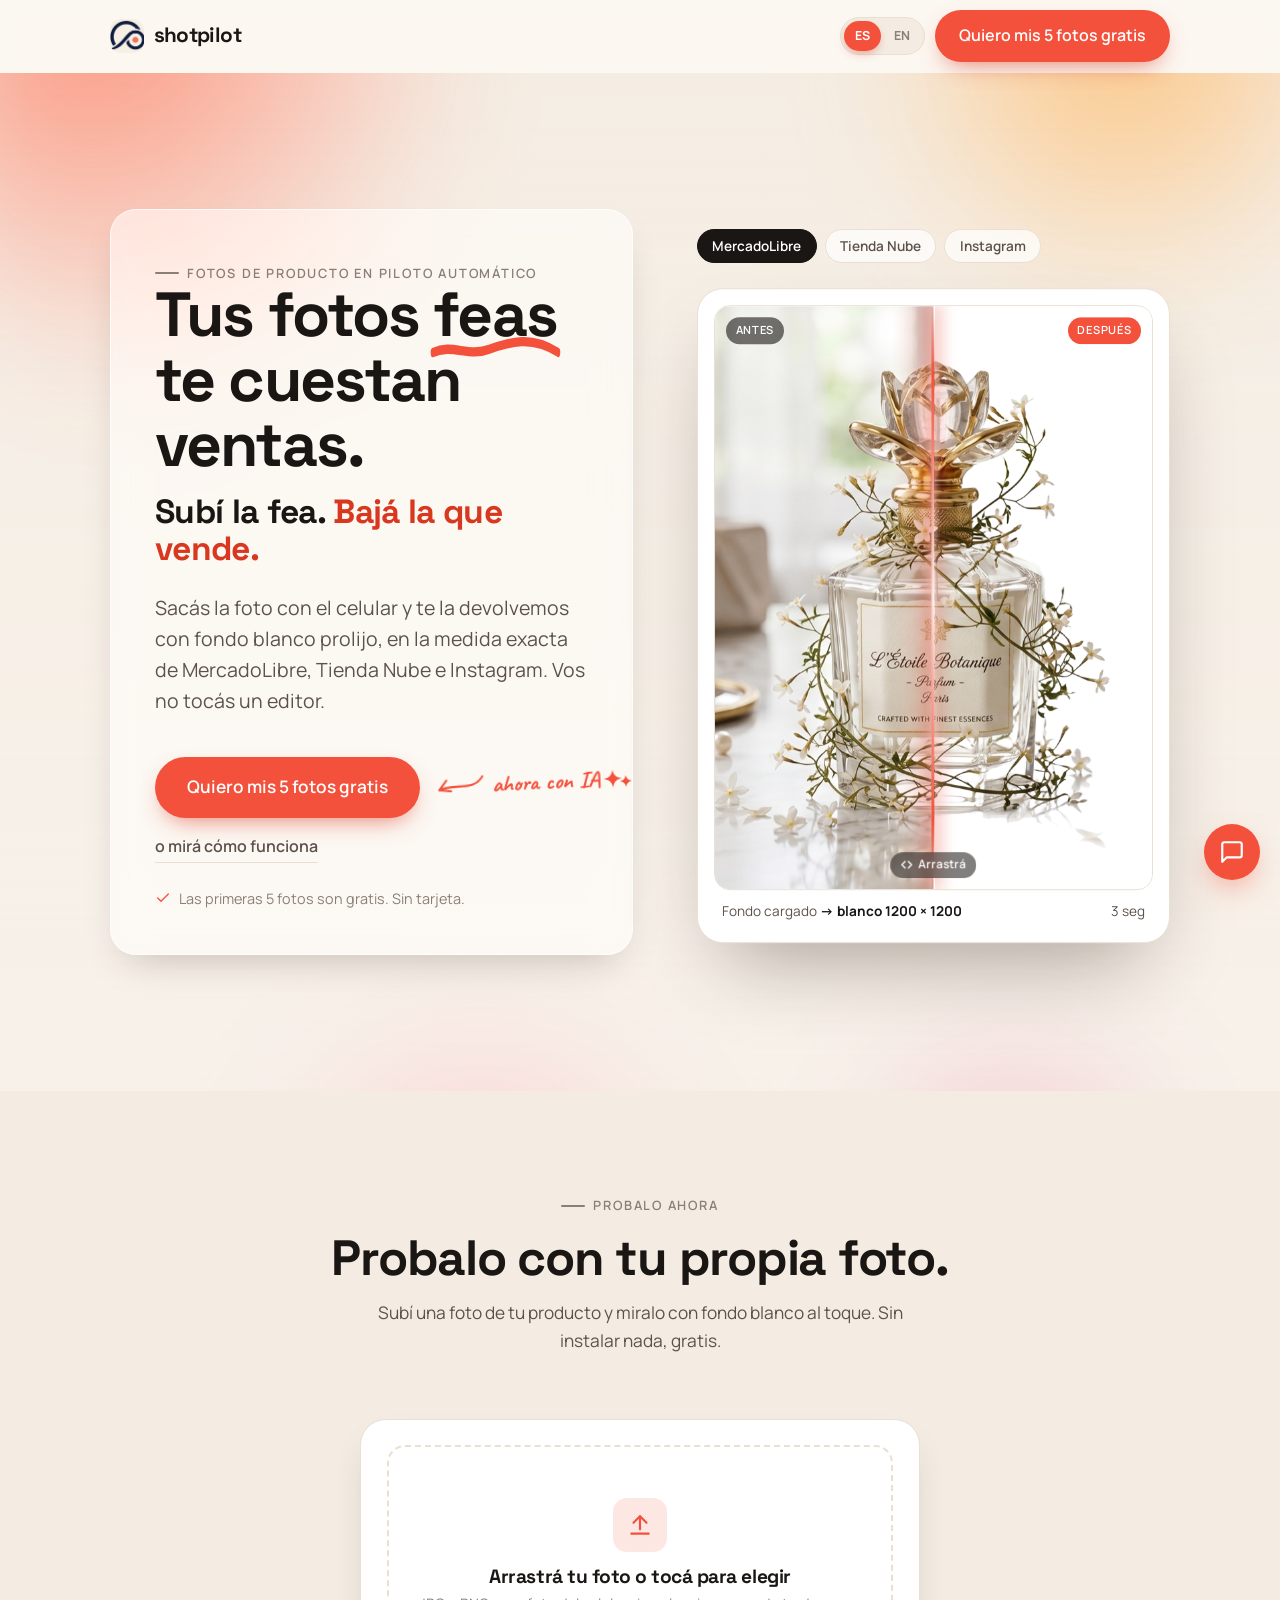
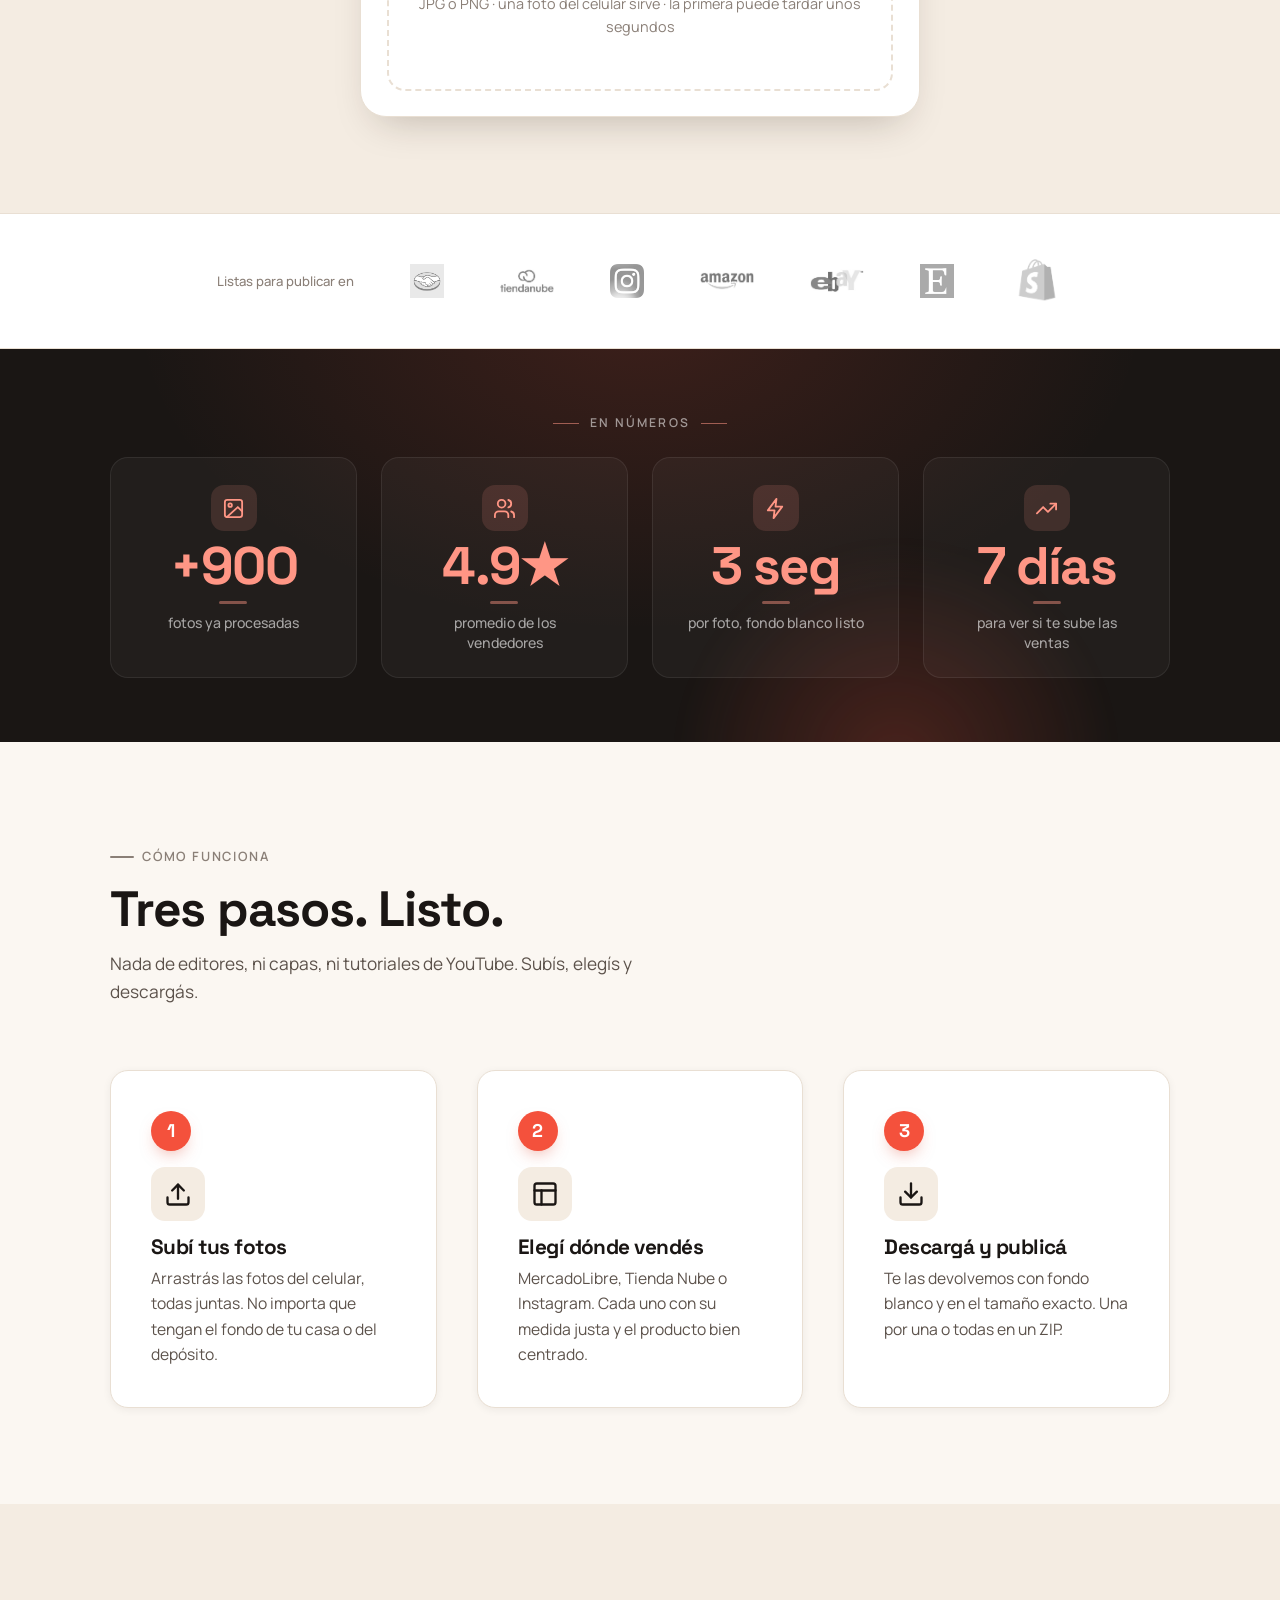
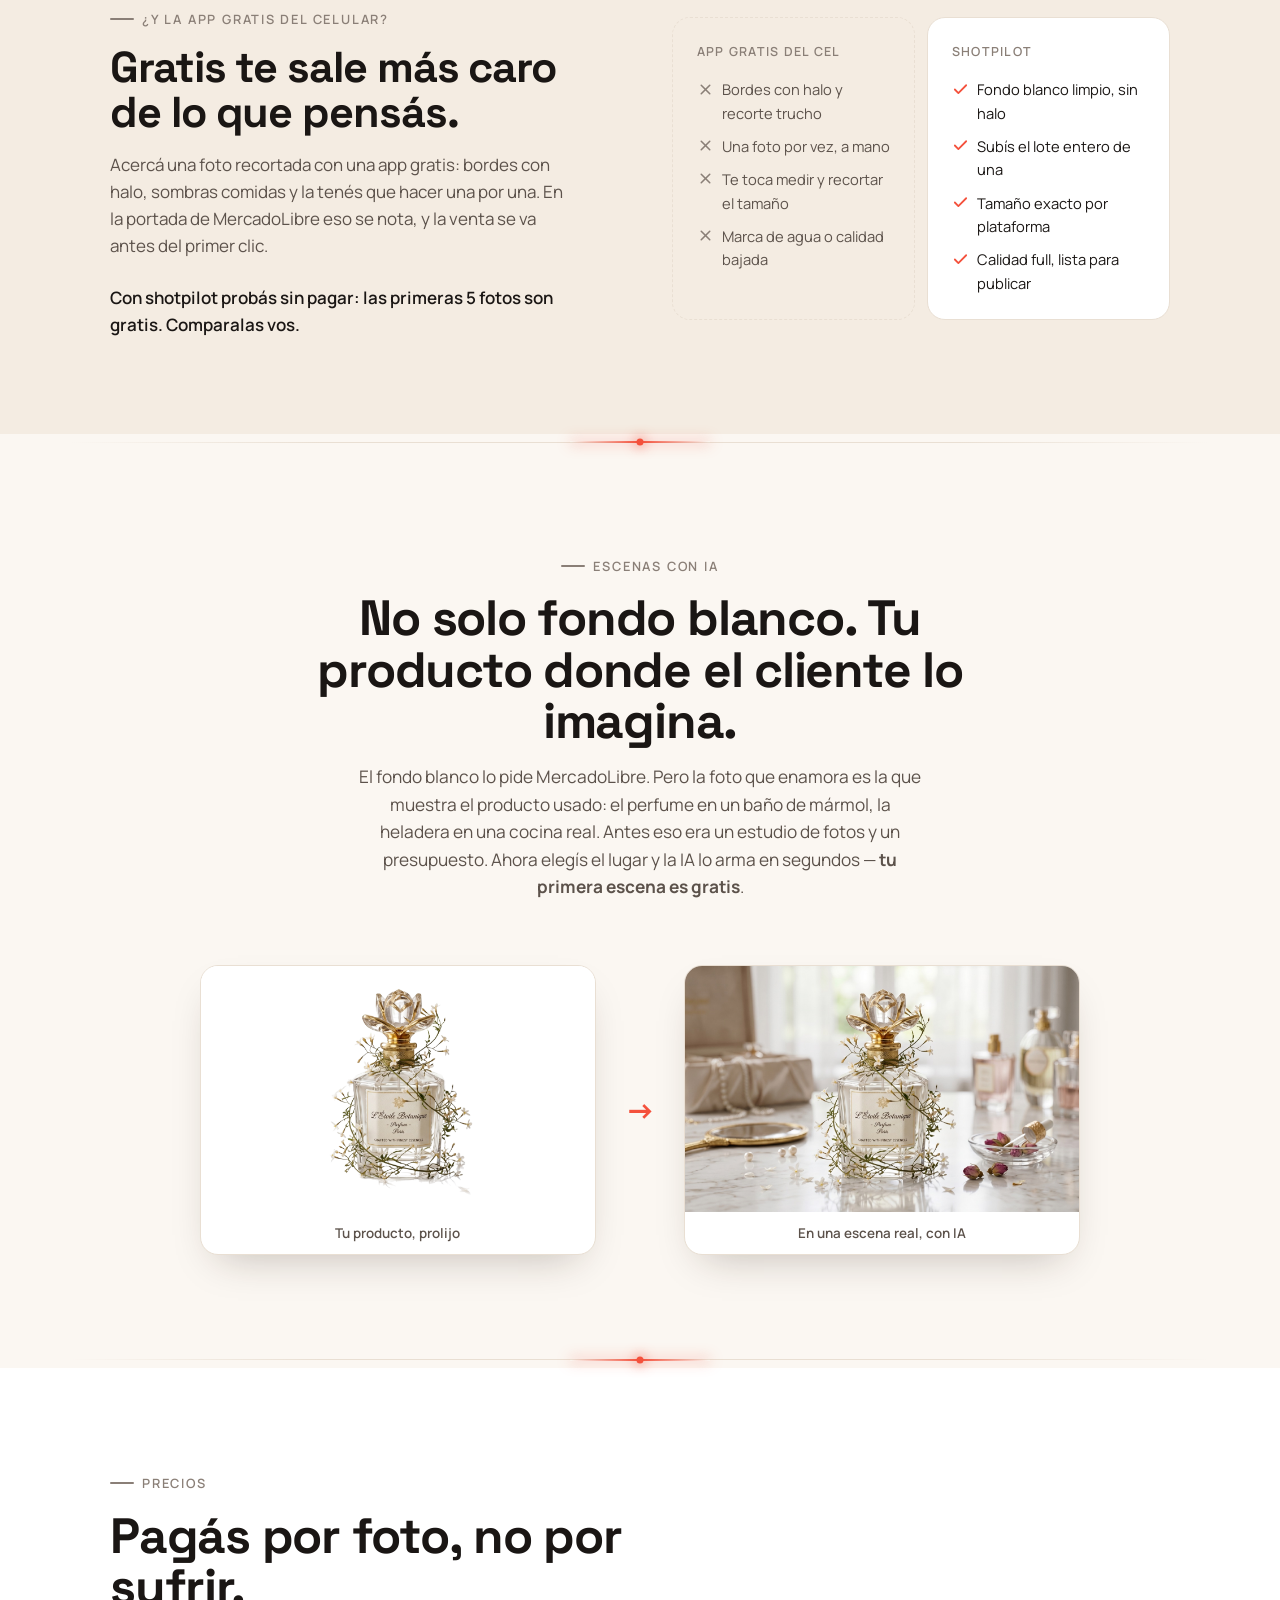
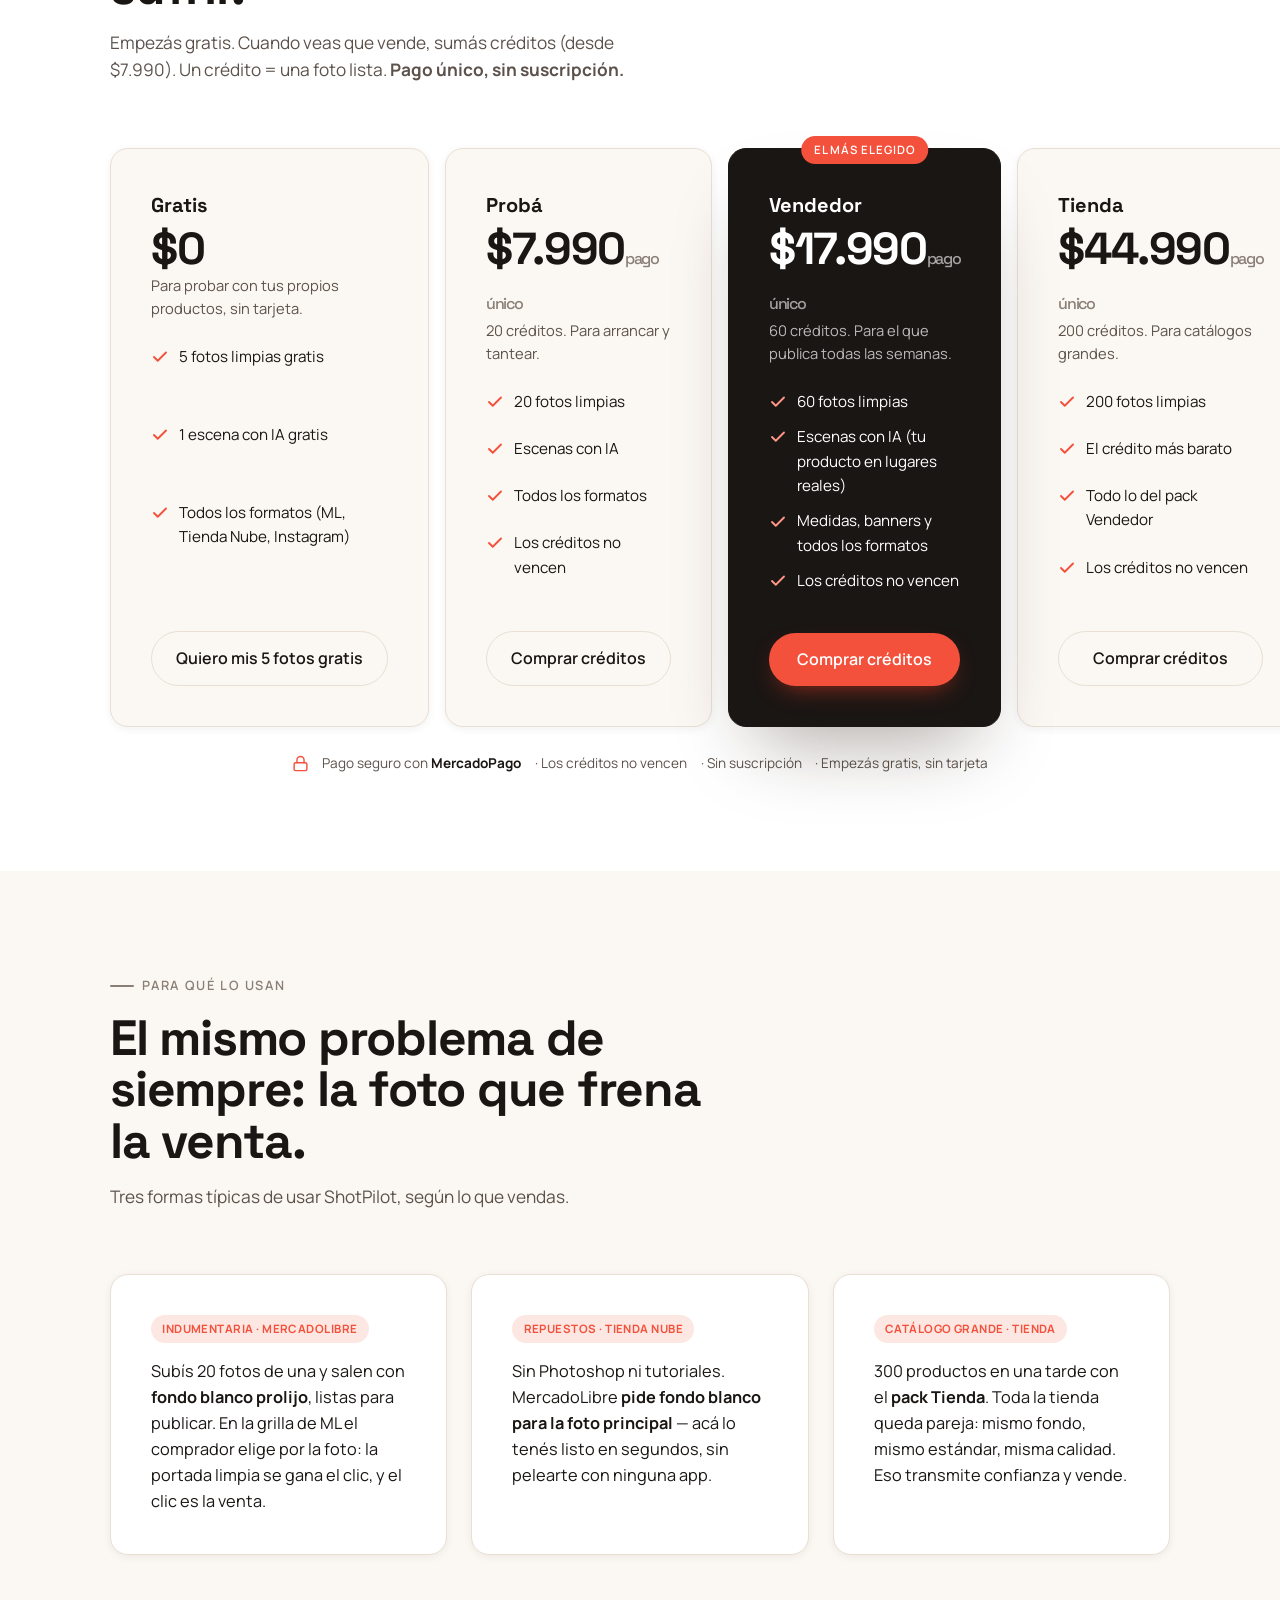
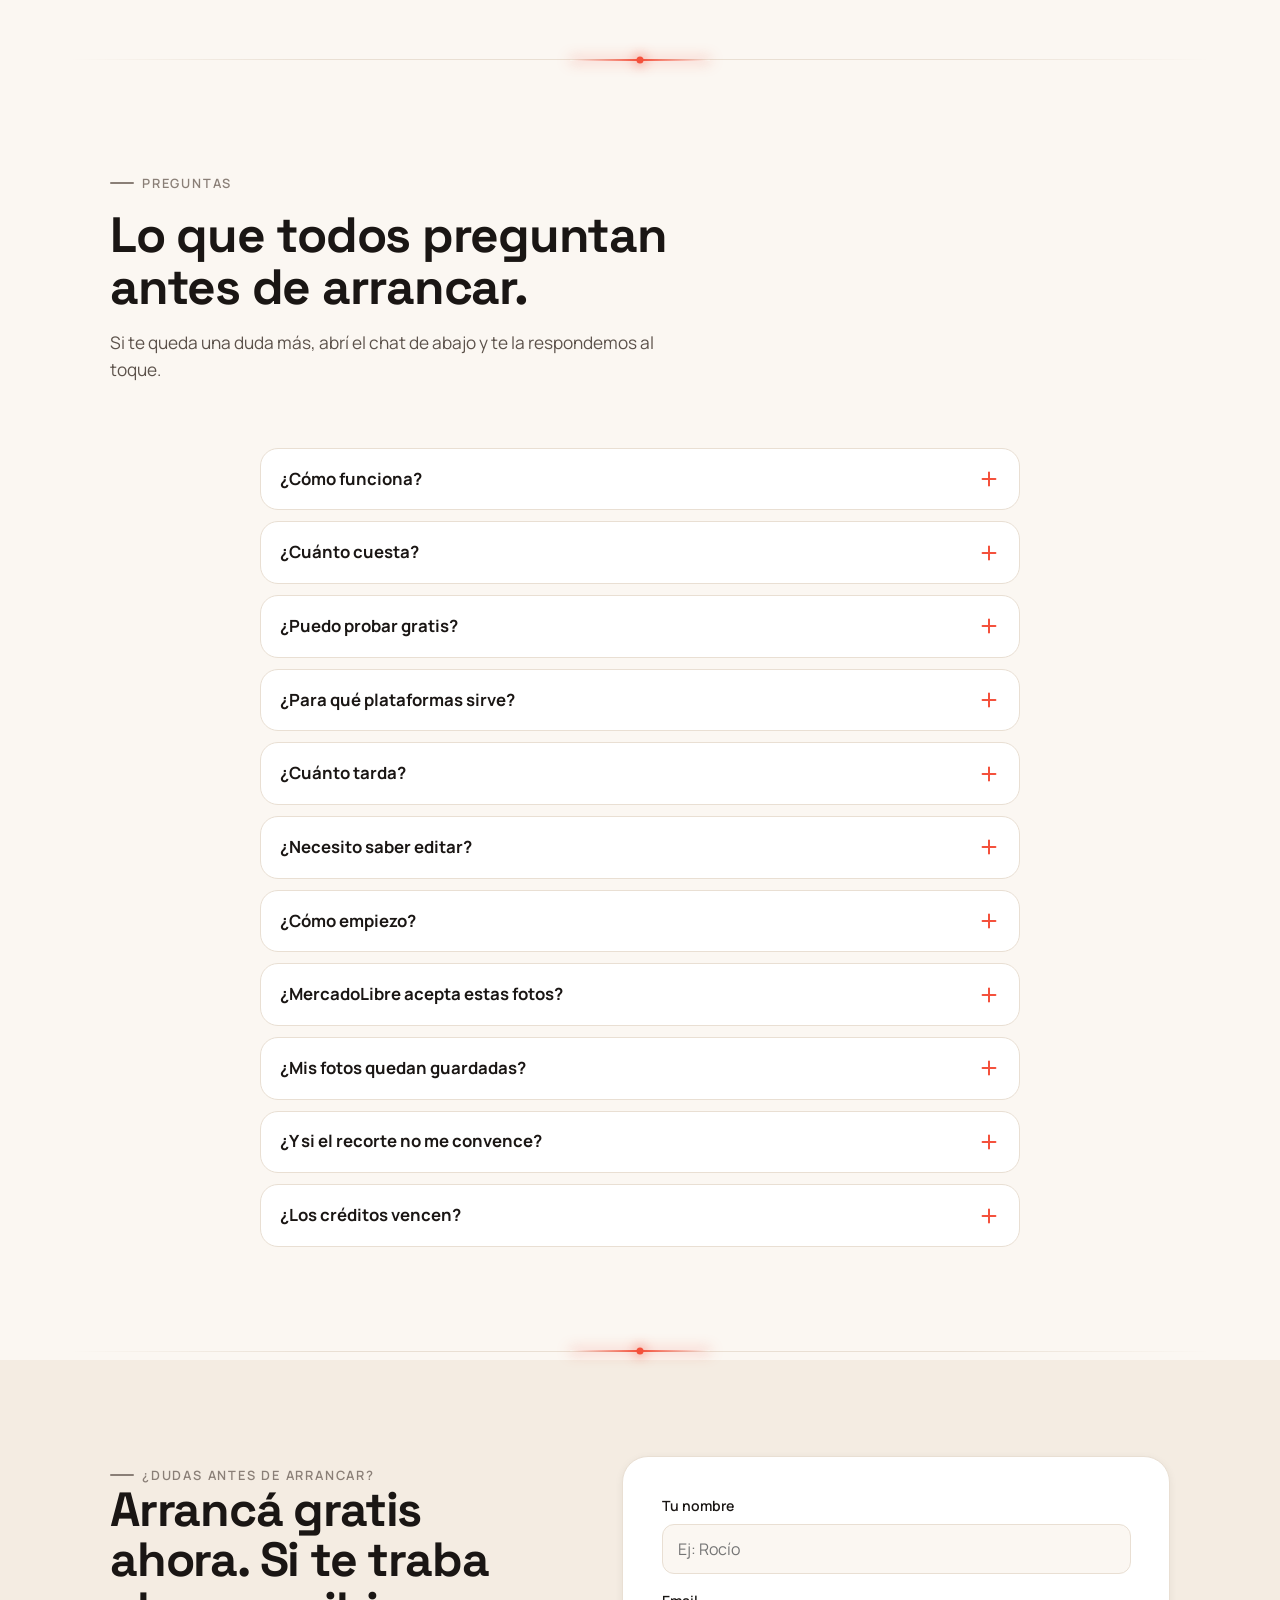
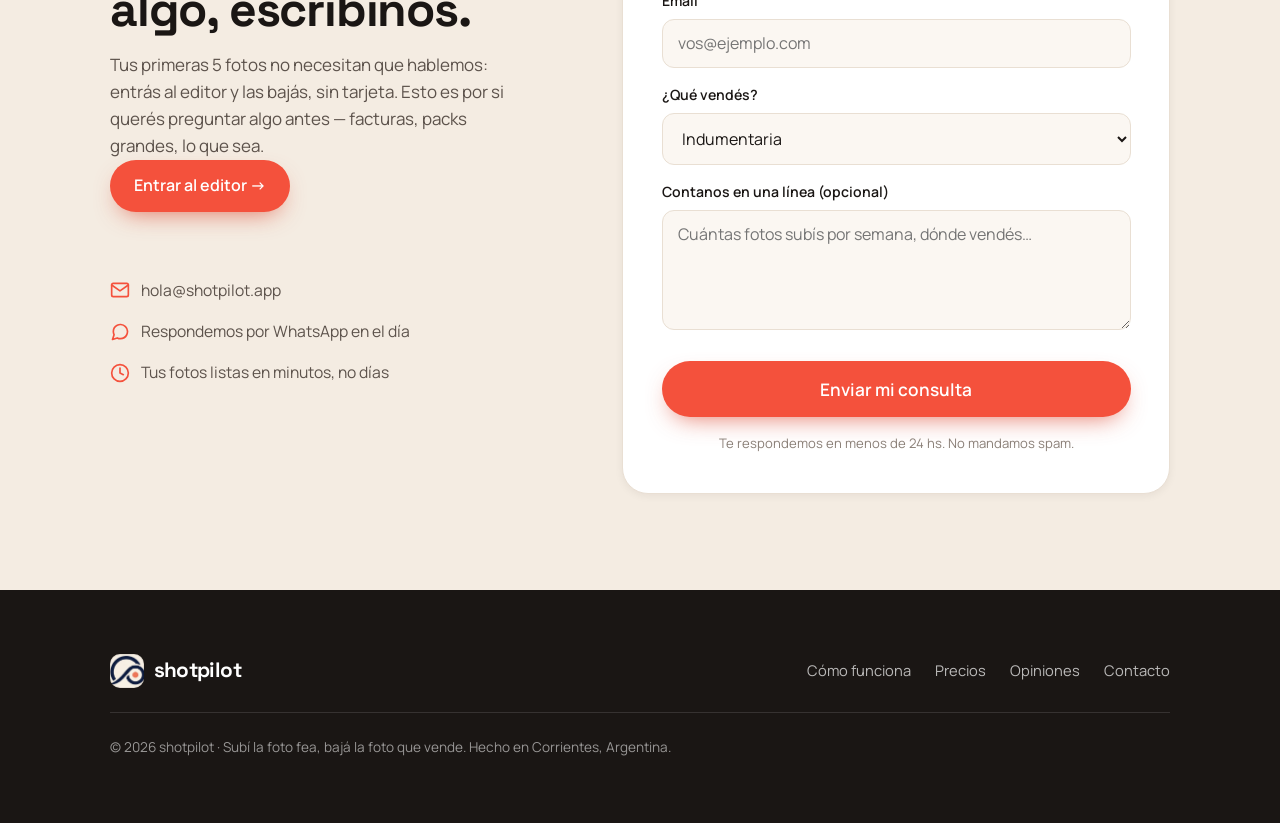
==== commit e4a4840e: "feat(landing): batch 2 — seccion Escenas IA + 4 FAQs + testimonios honestos (ES+EN) - Nueva seccion " ====
--- a/index.html
+++ b/index.html
@@ -346,6 +346,13 @@
   .pay-trust{margin-top:1.6rem;display:flex;flex-wrap:wrap;align-items:center;justify-content:center;gap:.35rem .85rem;font-size:.85rem;color:var(--ink-soft);text-align:center}
   .pay-trust svg{width:17px;height:17px;color:var(--accent)}
   .pay-trust strong{color:var(--ink)}
+  #escenas .escena-show{display:grid;grid-template-columns:1fr auto 1fr;gap:clamp(.8rem,3vw,1.8rem);align-items:center;max-width:880px;margin:0 auto}
+  #escenas figure{margin:0;border-radius:var(--radius);overflow:hidden;border:1px solid var(--line);box-shadow:var(--shadow-md);background:#fff}
+  #escenas figure img{width:100%;display:block;aspect-ratio:16/10;object-fit:cover}
+  #escenas figcaption{font-size:.84rem;color:var(--ink-soft);text-align:center;padding:.65rem;font-weight:600}
+  .escena-arrow{font-size:1.9rem;color:var(--accent);font-weight:800;line-height:1}
+  .quote-tag{display:inline-block;align-self:flex-start;font-size:.72rem;font-weight:700;letter-spacing:.04em;text-transform:uppercase;color:var(--accent);background:var(--accent-tint);border-radius:999px;padding:.3rem .7rem;margin-bottom:.9rem}
+  @media(max-width:600px){#escenas .escena-show{grid-template-columns:1fr;gap:.5rem}.escena-arrow{transform:rotate(90deg);margin:.1rem 0}}
   .gate{position:fixed;inset:0;z-index:300;display:grid;place-items:center;padding:1rem}
   .gate[hidden]{display:none}
   .gate-bd{position:absolute;inset:0;background:rgba(26,22,20,.5);-webkit-backdrop-filter:blur(3px);backdrop-filter:blur(3px)}
@@ -793,6 +800,30 @@
 
   <div class="scan-divider" aria-hidden="true"></div>
 
+  <!-- ===== ESCENAS CON IA ===== -->
+  <section id="escenas">
+    <div class="wrap">
+      <div class="section-head reveal" style="margin-inline:auto;text-align:center;max-width:720px">
+        <span class="eyebrow" style="justify-content:center">Escenas con IA</span>
+        <h2>No solo fondo blanco. Tu producto donde el cliente lo imagina.</h2>
+        <p style="margin-inline:auto">El fondo blanco lo pide MercadoLibre. Pero la foto que enamora es la que muestra el producto usado: el perfume en un baño de mármol, la heladera en una cocina real. Antes eso era un estudio de fotos y un presupuesto. Ahora elegís el lugar y la IA lo arma en segundos — <strong>tu primera escena es gratis</strong>.</p>
+      </div>
+      <div class="escena-show reveal d1">
+        <figure>
+          <img src="perfume-blanco.png" alt="Perfume sobre fondo blanco, listo para la foto principal" loading="lazy" decoding="async">
+          <figcaption>Tu producto, prolijo</figcaption>
+        </figure>
+        <span class="escena-arrow" aria-hidden="true">→</span>
+        <figure>
+          <img src="perfume-escena.jpg" alt="El mismo perfume en una escena de baño con mármol, generada con IA" loading="lazy" decoding="async">
+          <figcaption>En una escena real, con IA</figcaption>
+        </figure>
+      </div>
+    </div>
+  </section>
+
+  <div class="scan-divider" aria-hidden="true"></div>
+
   <!-- ===== PRICING ===== -->
   <section id="precios">
     <div class="wrap">
@@ -868,54 +899,24 @@
   <section id="opiniones">
     <div class="wrap">
       <div class="section-head reveal">
-        <span class="eyebrow">Opiniones</span>
-        <h2>Lo que dicen los que ya venden.</h2>
-        <p>Vendedores de verdad, de los que cargan publicaciones a las once de la noche.</p>
+        <span class="eyebrow">Para qué lo usan</span>
+        <h2>El mismo problema de siempre: la foto que frena la venta.</h2>
+        <p>Tres formas típicas de usar ShotPilot, según lo que vendas.</p>
       </div>
       <div class="quotes">
         <figure class="quote reveal d1">
-          <div class="stars" aria-label="5 de 5">
-            <svg viewBox="0 0 24 24" fill="currentColor"><path d="m12 2 3 6.5 7 .9-5 4.8 1.3 7L12 18l-6.6 3.2L6.7 14l-5-4.8 7-.9L12 2Z"/></svg>
-            <svg viewBox="0 0 24 24" fill="currentColor"><path d="m12 2 3 6.5 7 .9-5 4.8 1.3 7L12 18l-6.6 3.2L6.7 14l-5-4.8 7-.9L12 2Z"/></svg>
-            <svg viewBox="0 0 24 24" fill="currentColor"><path d="m12 2 3 6.5 7 .9-5 4.8 1.3 7L12 18l-6.6 3.2L6.7 14l-5-4.8 7-.9L12 2Z"/></svg>
-            <svg viewBox="0 0 24 24" fill="currentColor"><path d="m12 2 3 6.5 7 .9-5 4.8 1.3 7L12 18l-6.6 3.2L6.7 14l-5-4.8 7-.9L12 2Z"/></svg>
-            <svg viewBox="0 0 24 24" fill="currentColor"><path d="m12 2 3 6.5 7 .9-5 4.8 1.3 7L12 18l-6.6 3.2L6.7 14l-5-4.8 7-.9L12 2Z"/></svg>
-          </div>
-          <p>“Antes: media hora por publicación recortando en el cel. Ahora: subo 20 fotos de una y salgo a vender. La portada quedó prolija y se nota en las consultas.”</p>
-          <figcaption class="who">
-            <img class="av" src="/avatars/es-1.jpg" alt="Rocío M." width="42" height="42" loading="lazy">
-            <span><b>Rocío M.</b><span>Indumentaria · MercadoLibre</span></span>
-          </figcaption>
+          <span class="quote-tag">Indumentaria · MercadoLibre</span>
+          <p>Subís 20 fotos de una y salen con <strong>fondo blanco prolijo</strong>, listas para publicar. En la grilla de ML el comprador elige por la foto: la portada limpia se gana el clic, y el clic es la venta.</p>
         </figure>
 
         <figure class="quote reveal d2">
-          <div class="stars" aria-label="5 de 5">
-            <svg viewBox="0 0 24 24" fill="currentColor"><path d="m12 2 3 6.5 7 .9-5 4.8 1.3 7L12 18l-6.6 3.2L6.7 14l-5-4.8 7-.9L12 2Z"/></svg>
-            <svg viewBox="0 0 24 24" fill="currentColor"><path d="m12 2 3 6.5 7 .9-5 4.8 1.3 7L12 18l-6.6 3.2L6.7 14l-5-4.8 7-.9L12 2Z"/></svg>
-            <svg viewBox="0 0 24 24" fill="currentColor"><path d="m12 2 3 6.5 7 .9-5 4.8 1.3 7L12 18l-6.6 3.2L6.7 14l-5-4.8 7-.9L12 2Z"/></svg>
-            <svg viewBox="0 0 24 24" fill="currentColor"><path d="m12 2 3 6.5 7 .9-5 4.8 1.3 7L12 18l-6.6 3.2L6.7 14l-5-4.8 7-.9L12 2Z"/></svg>
-            <svg viewBox="0 0 24 24" fill="currentColor"><path d="m12 2 3 6.5 7 .9-5 4.8 1.3 7L12 18l-6.6 3.2L6.7 14l-5-4.8 7-.9L12 2Z"/></svg>
-          </div>
-          <p>“No sé usar Photoshop y no me interesa aprender. Esto lo entendí en dos minutos. El fondo blanco me lo pide MercadoLibre para la primera foto y ya no tengo que pelearme.”</p>
-          <figcaption class="who">
-            <img class="av" src="/avatars/es-3.jpg" alt="Diego G." width="42" height="42" loading="lazy">
-            <span><b>Diego G.</b><span>Repuestos · Tienda Nube</span></span>
-          </figcaption>
+          <span class="quote-tag">Repuestos · Tienda Nube</span>
+          <p>Sin Photoshop ni tutoriales. MercadoLibre <strong>pide fondo blanco para la foto principal</strong> — acá lo tenés listo en segundos, sin pelearte con ninguna app.</p>
         </figure>
 
         <figure class="quote reveal d3">
-          <div class="stars" aria-label="5 de 5">
-            <svg viewBox="0 0 24 24" fill="currentColor"><path d="m12 2 3 6.5 7 .9-5 4.8 1.3 7L12 18l-6.6 3.2L6.7 14l-5-4.8 7-.9L12 2Z"/></svg>
-            <svg viewBox="0 0 24 24" fill="currentColor"><path d="m12 2 3 6.5 7 .9-5 4.8 1.3 7L12 18l-6.6 3.2L6.7 14l-5-4.8 7-.9L12 2Z"/></svg>
-            <svg viewBox="0 0 24 24" fill="currentColor"><path d="m12 2 3 6.5 7 .9-5 4.8 1.3 7L12 18l-6.6 3.2L6.7 14l-5-4.8 7-.9L12 2Z"/></svg>
-            <svg viewBox="0 0 24 24" fill="currentColor"><path d="m12 2 3 6.5 7 .9-5 4.8 1.3 7L12 18l-6.6 3.2L6.7 14l-5-4.8 7-.9L12 2Z"/></svg>
-            <svg viewBox="0 0 24 24" fill="currentColor"><path d="m12 2 3 6.5 7 .9-5 4.8 1.3 7L12 18l-6.6 3.2L6.7 14l-5-4.8 7-.9L12 2Z"/></svg>
-          </div>
-          <p>“Tenemos catálogo de 300 productos. Pasamos todo en una tarde con el pack Tienda. La tienda quedó pareja, todas las fotos con el mismo fondo. Se nota un montón.”</p>
-          <figcaption class="who">
-            <img class="av" src="/avatars/es-2.jpg" alt="Valeria C." width="42" height="42" loading="lazy">
-            <span><b>Valeria C.</b><span>Deco hogar · Instagram Shop</span></span>
-          </figcaption>
+          <span class="quote-tag">Catálogo grande · tienda</span>
+          <p>300 productos en una tarde con el <strong>pack Tienda</strong>. Toda la tienda queda pareja: mismo fondo, mismo estándar, misma calidad. Eso transmite confianza y vende.</p>
         </figure>
       </div>
     </div>
@@ -959,6 +960,22 @@
         <details class="faq-item">
           <summary>¿Cómo empiezo?<svg class="faq-ic" viewBox="0 0 24 24" fill="none" stroke="currentColor" stroke-width="2.2" stroke-linecap="round"><path d="M12 5v14M5 12h14"/></svg></summary>
           <div class="faq-a">Tocá “Quiero mis 5 fotos gratis” arriba: entrás al editor y bajás tus 5 fotos gratis, sin tarjeta.</div>
+        </details>
+        <details class="faq-item">
+          <summary>¿MercadoLibre acepta estas fotos?<svg class="faq-ic" viewBox="0 0 24 24" fill="none" stroke="currentColor" stroke-width="2.2" stroke-linecap="round"><path d="M12 5v14M5 12h14"/></svg></summary>
+          <div class="faq-a">Sí. Te las damos con fondo blanco y el producto centrado, justo como pide MercadoLibre para la foto principal. La idea es que pases el filtro sin vueltas.</div>
+        </details>
+        <details class="faq-item">
+          <summary>¿Mis fotos quedan guardadas?<svg class="faq-ic" viewBox="0 0 24 24" fill="none" stroke="currentColor" stroke-width="2.2" stroke-linecap="round"><path d="M12 5v14M5 12h14"/></svg></summary>
+          <div class="faq-a">Procesamos tu foto, te la devolvemos y listo. No las vendemos ni las usamos para otra cosa. Son tuyas.</div>
+        </details>
+        <details class="faq-item">
+          <summary>¿Y si el recorte no me convence?<svg class="faq-ic" viewBox="0 0 24 24" fill="none" stroke="currentColor" stroke-width="2.2" stroke-linecap="round"><path d="M12 5v14M5 12h14"/></svg></summary>
+          <div class="faq-a">Lo ves antes de descargar y podés volver a probar. Las 5 primeras son gratis justo para eso: que compares con tus propios productos antes de pagar.</div>
+        </details>
+        <details class="faq-item">
+          <summary>¿Los créditos vencen?<svg class="faq-ic" viewBox="0 0 24 24" fill="none" stroke="currentColor" stroke-width="2.2" stroke-linecap="round"><path d="M12 5v14M5 12h14"/></svg></summary>
+          <div class="faq-a">No. Comprás una vez y los usás cuando quieras. Sin suscripción y sin vencimiento.</div>
         </details>
       </div>
     </div>
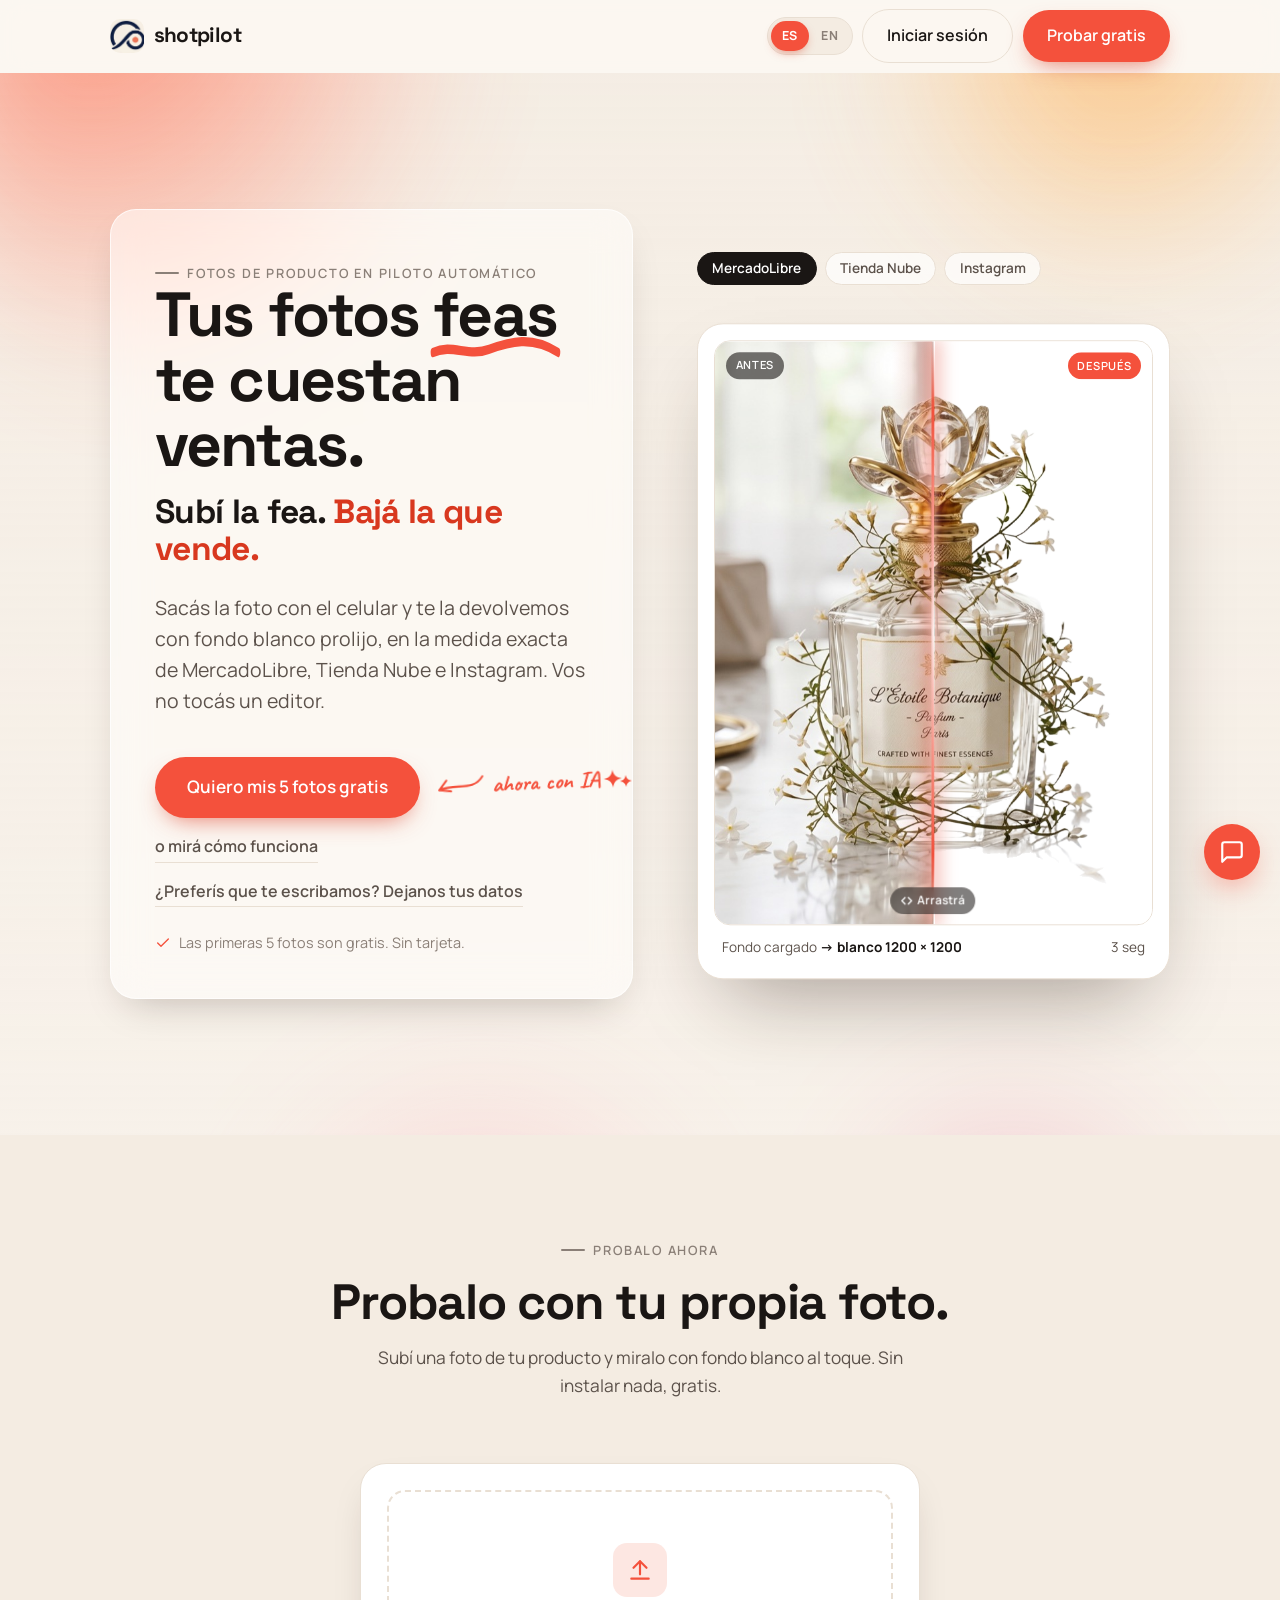
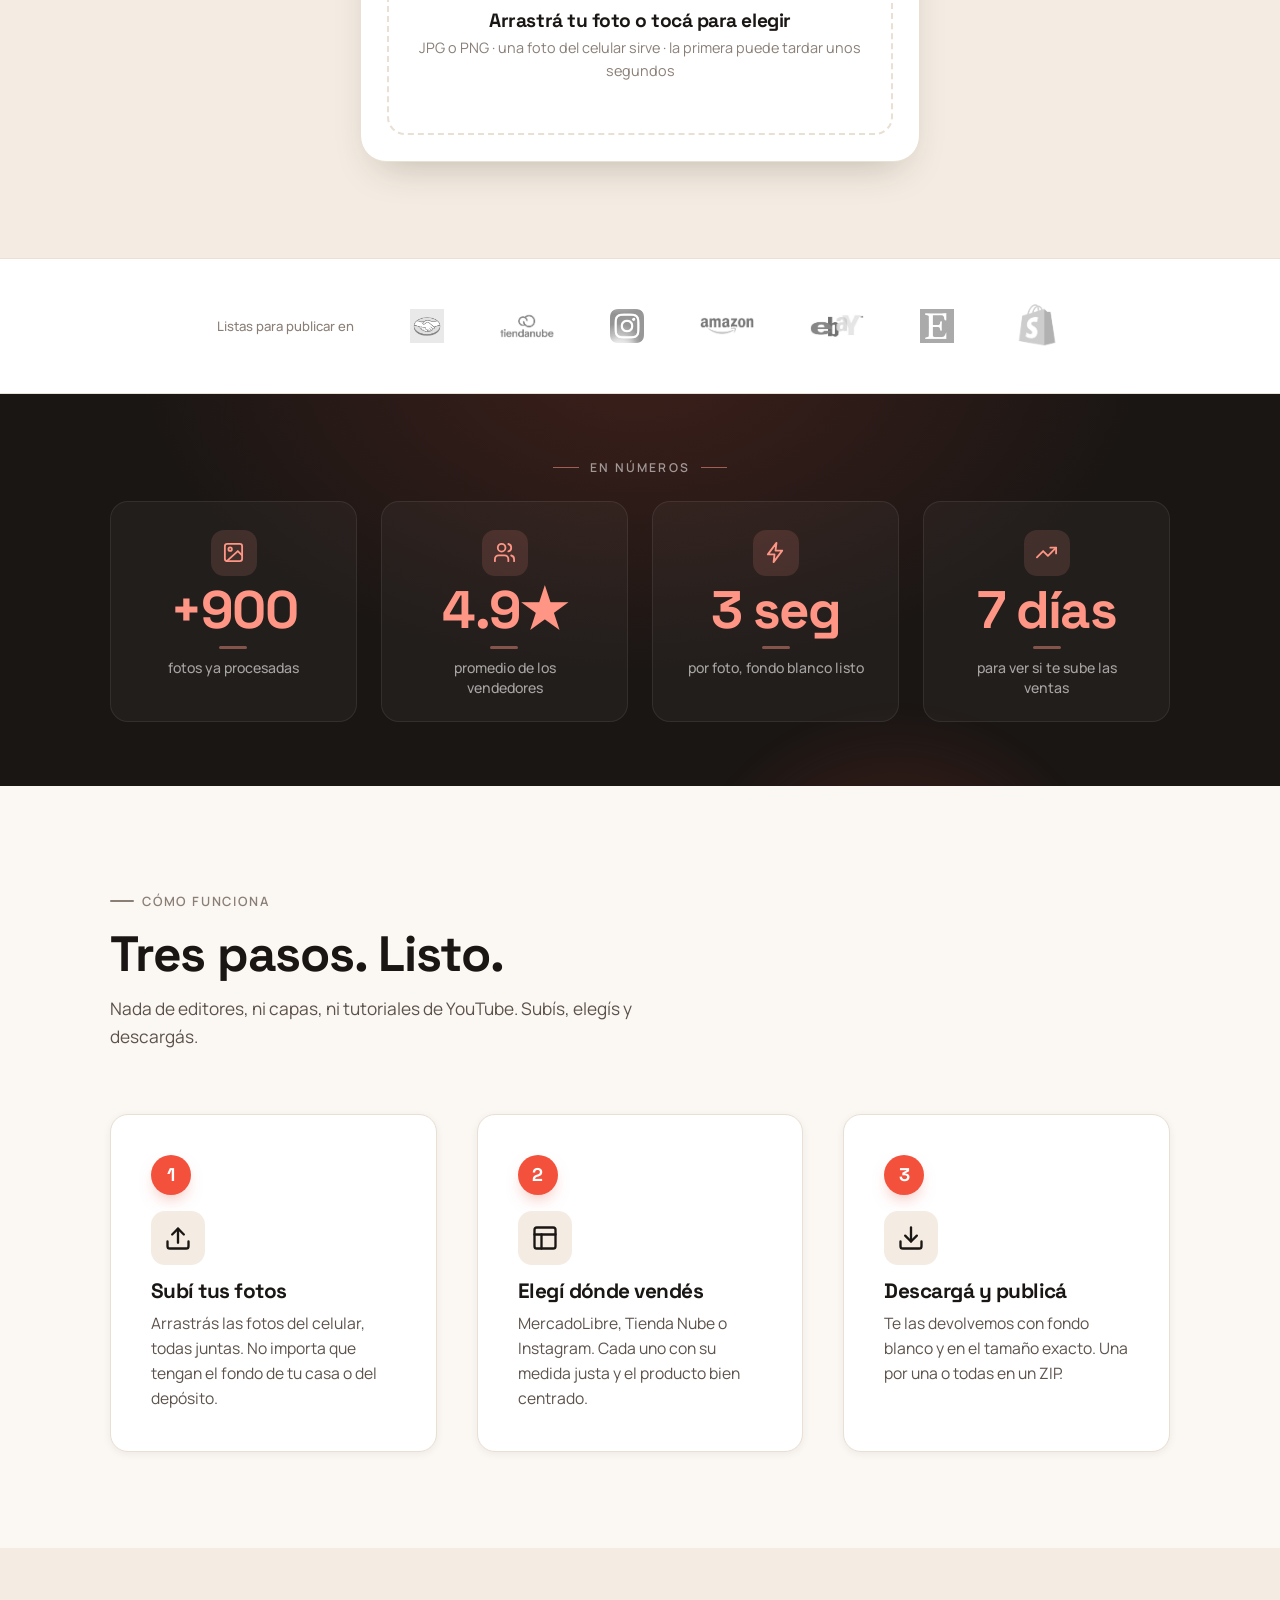
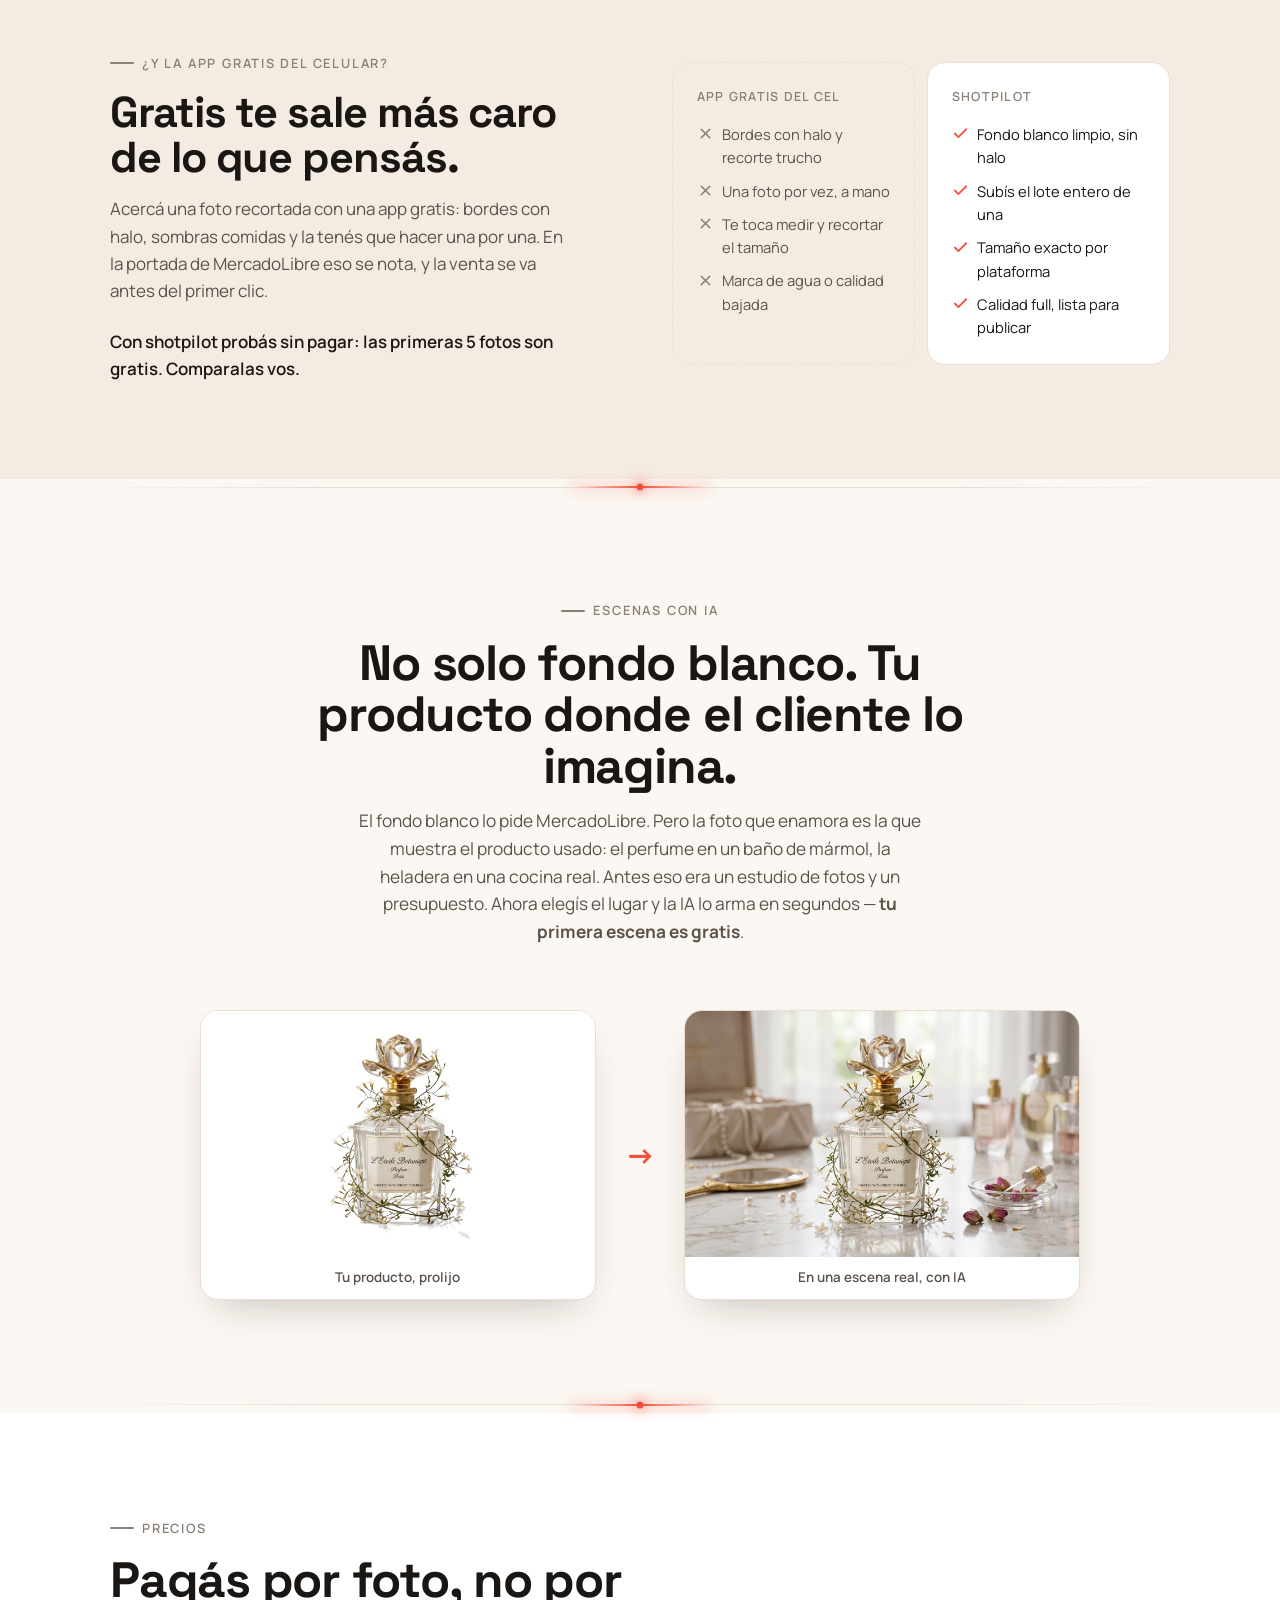
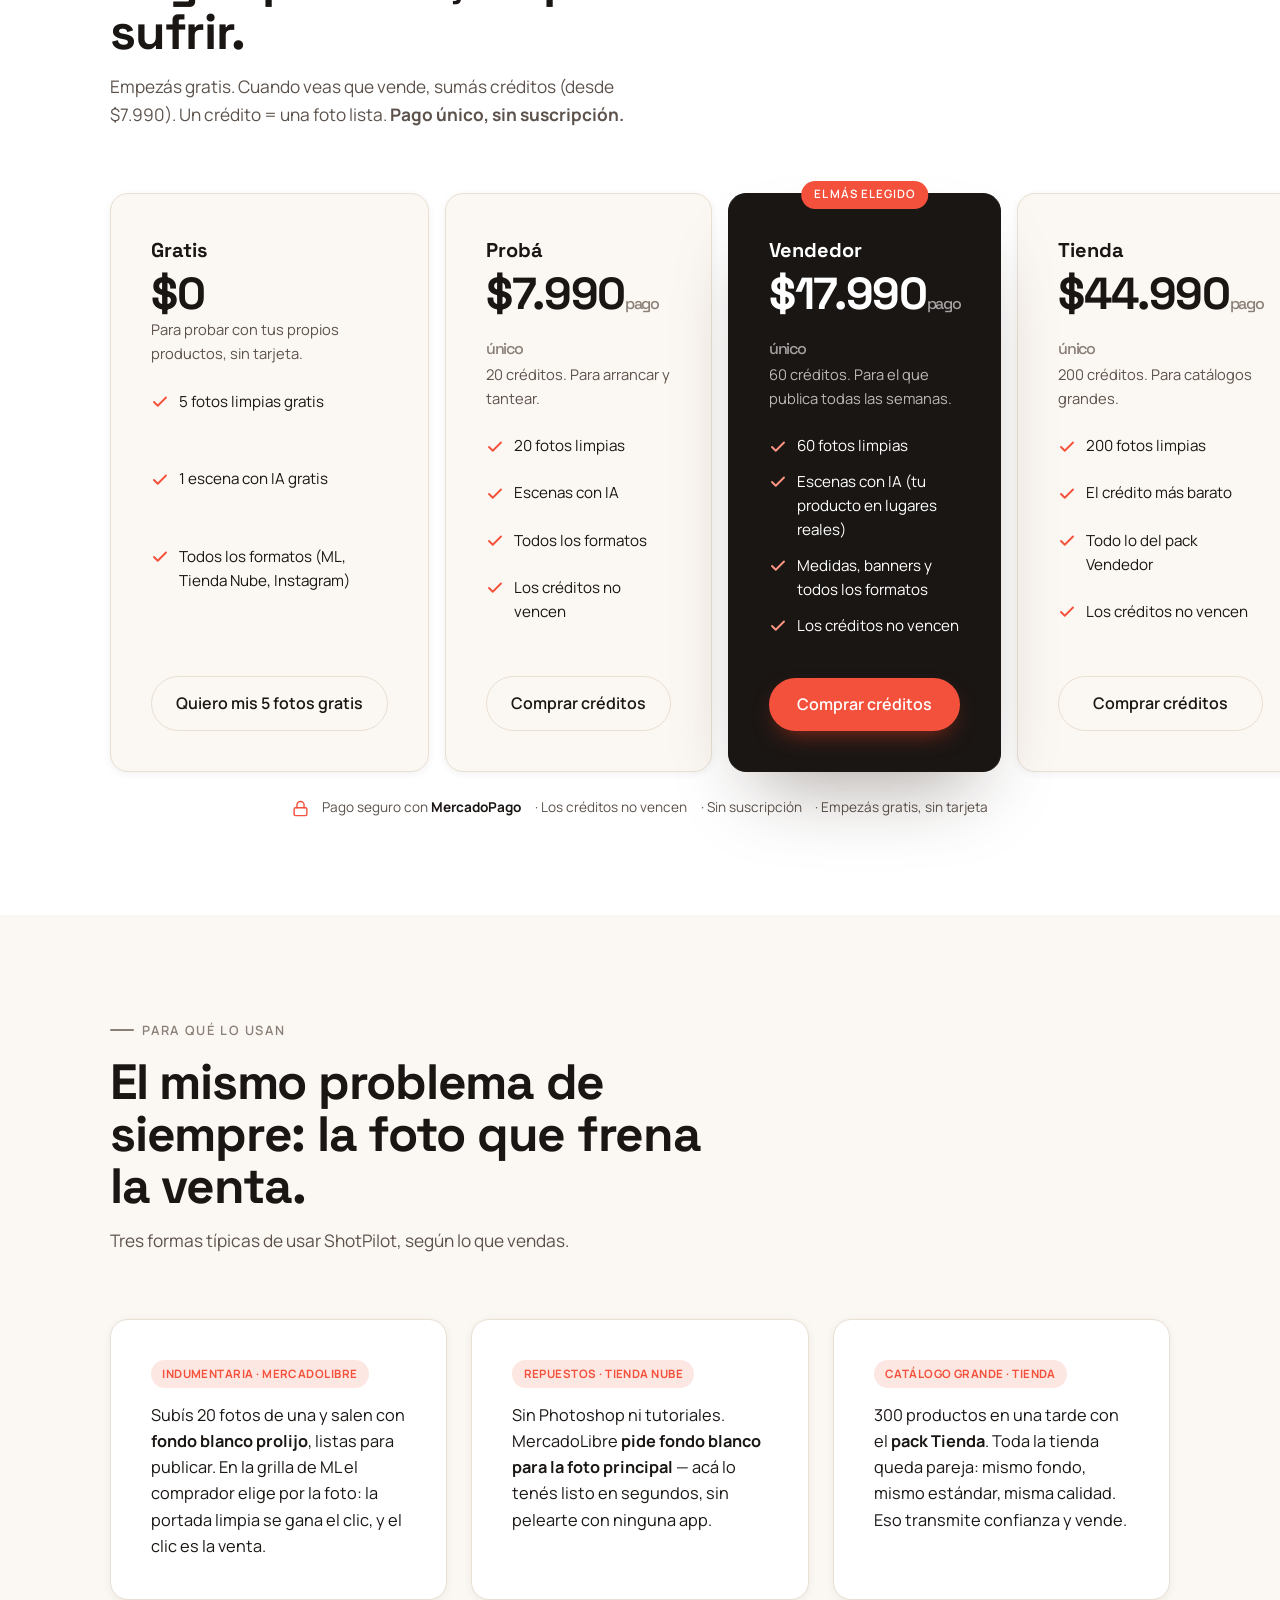
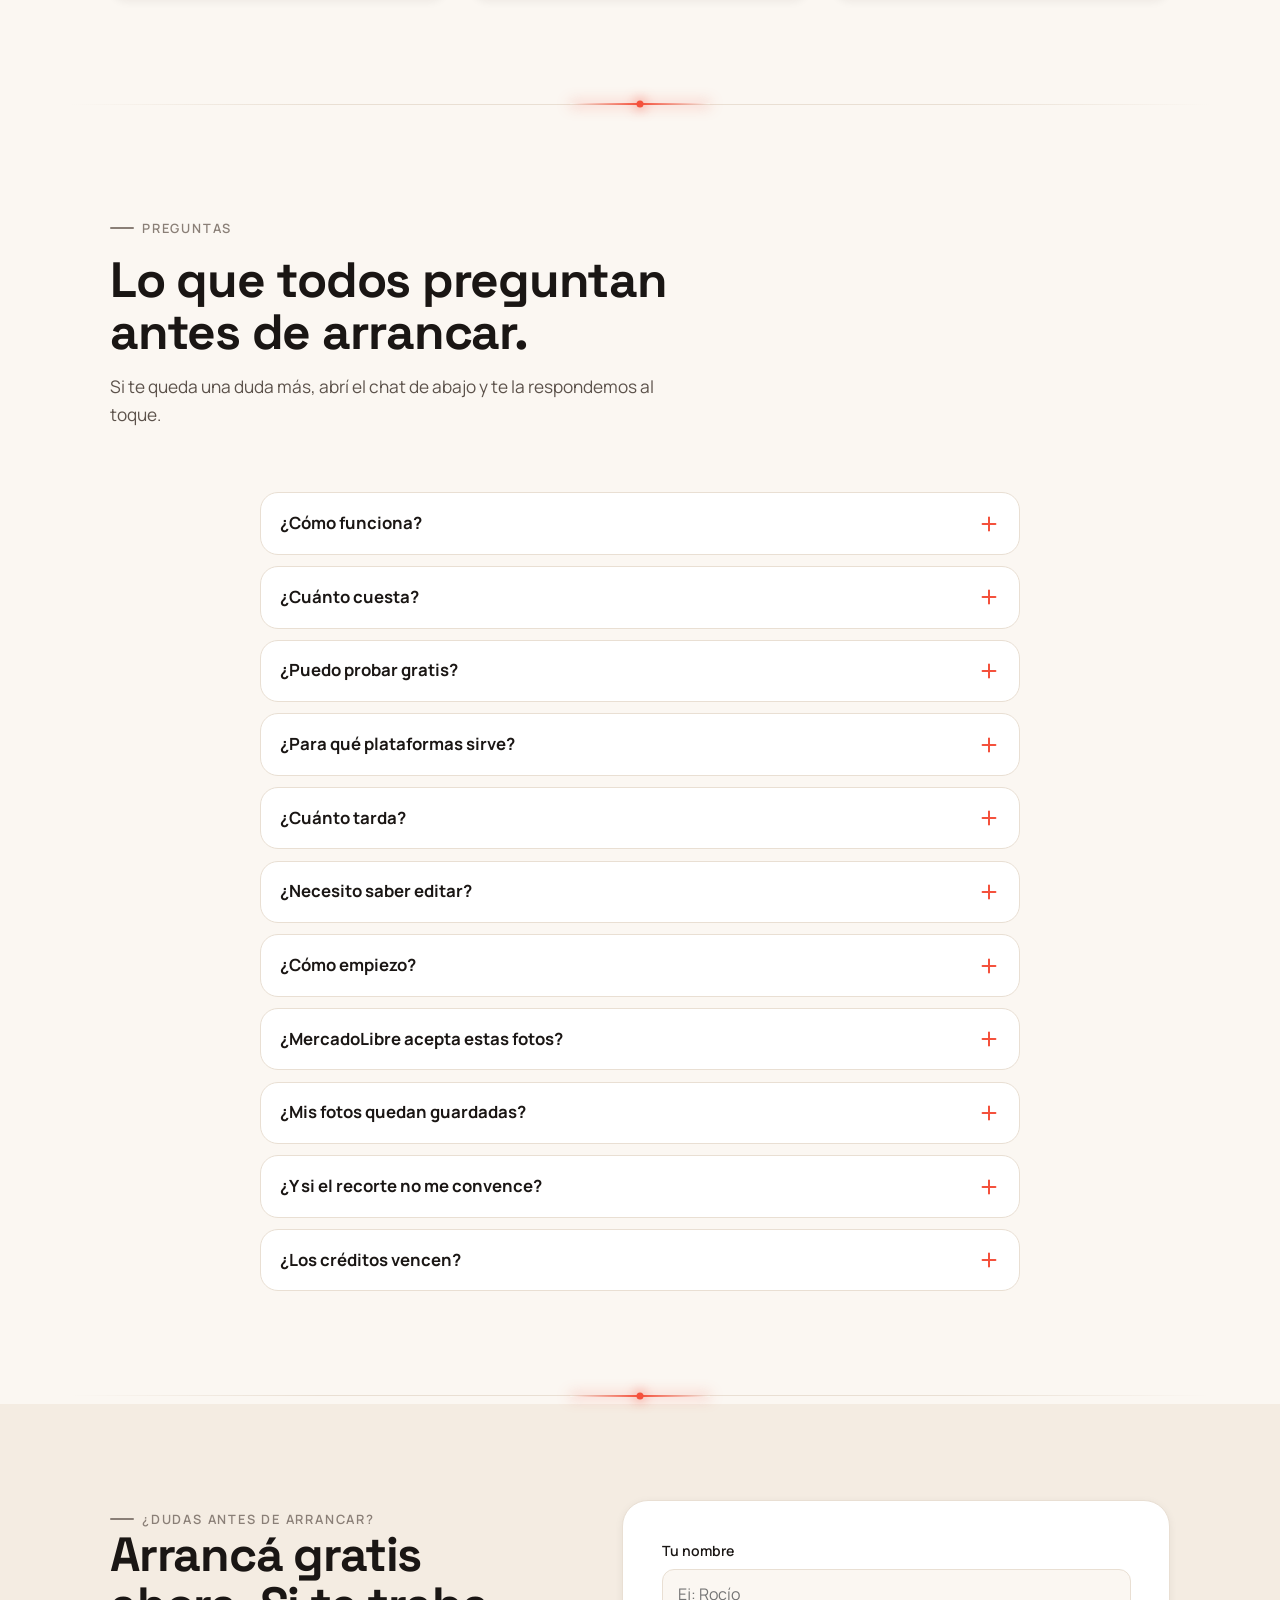
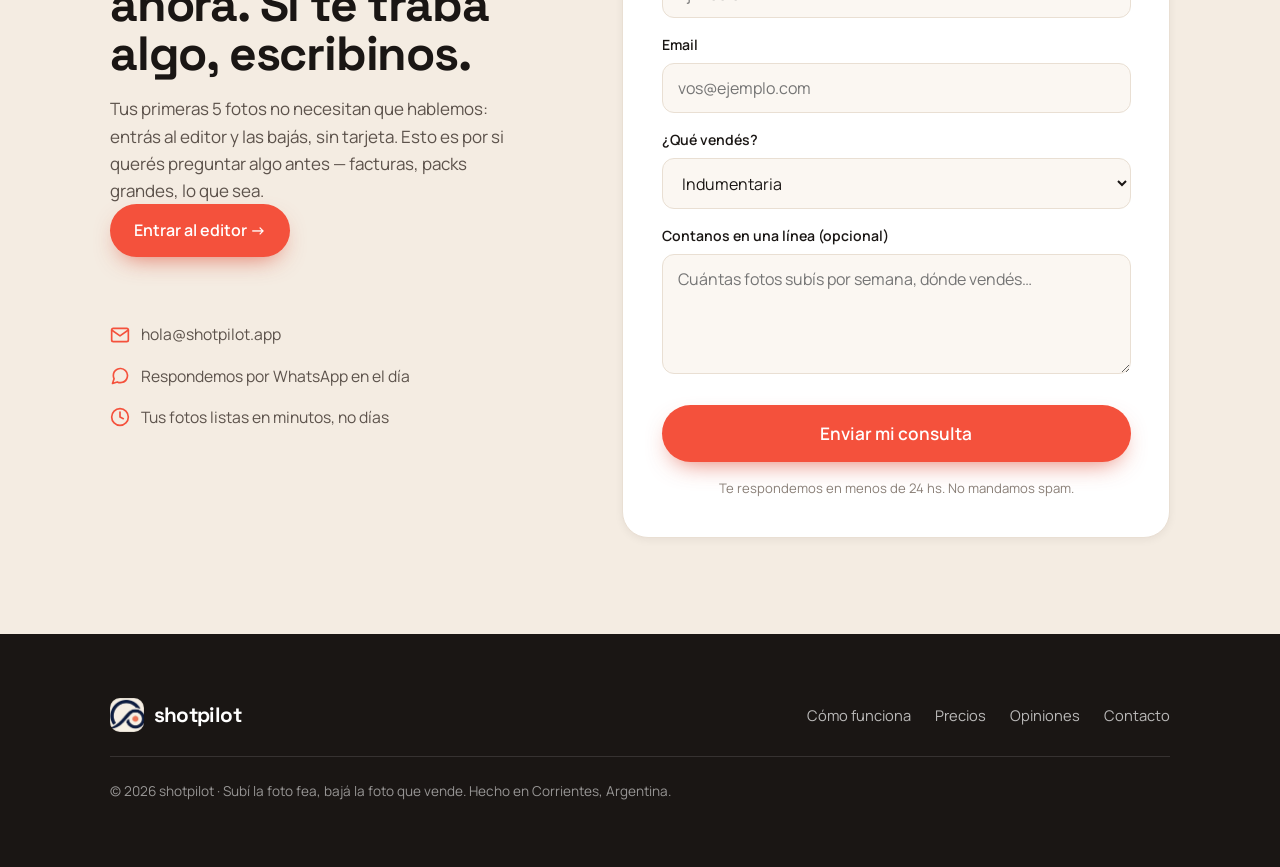
==== commit 3058ddf2: "feat(landing): login en el header + CTA directo al editor (value-first) El CTA principal ya no abre " ====
--- a/index.html
+++ b/index.html
@@ -138,14 +138,16 @@
     .brand{font-size:1.15rem;gap:.45rem}
     .brand .mark{width:30px;height:30px}
     .nav-cta{gap:.5rem}
-    .nav-cta .btn-primary{padding:.55rem 1rem;font-size:.9rem}
+    .nav-cta .btn-primary,.nav-cta .btn-ghost{padding:.55rem 1rem;font-size:.9rem}
     .lang a{padding:.3rem .5rem}
   }
+  /* en pantallas chicas, login + probar mandan: ocultamos el selector de idioma del header (sigue en el pie) */
+  @media(max-width:560px){ .nav-cta .lang{display:none} }
   @media(max-width:390px){
     .nav-inner{gap:.4rem}
     .brand{font-size:1.05rem}
     .nav-cta{gap:.4rem}
-    .nav-cta .btn-primary{padding:.5rem .8rem;font-size:.84rem}
+    .nav-cta .btn-primary,.nav-cta .btn-ghost{padding:.5rem .8rem;font-size:.84rem}
     .lang{font-size:.72rem}
     .lang a{padding:.28rem .42rem}
   }
@@ -555,7 +557,8 @@
         <a href="index.html" aria-current="true">ES</a>
         <a href="en.html" hreflang="en">EN</a>
       </span>
-      <a href="/editor" class="btn btn-primary">Quiero mis 5 fotos gratis</a>
+      <a href="/cuenta" class="btn btn-ghost" id="nav-auth">Iniciar sesión</a>
+      <a href="/editor" class="btn btn-primary" id="nav-try">Probar gratis</a>
     </div>
   </div>
 </header>
@@ -588,6 +591,7 @@
             </span>
           </div>
           <a href="#como" class="text-link">o mirá cómo funciona</a>
+          <a href="#contacto" class="text-link">¿Preferís que te escribamos? Dejanos tus datos</a>
         </div>
         <p class="hero-note">
           <svg viewBox="0 0 24 24" fill="none" stroke="currentColor" stroke-width="2" stroke-linecap="round" stroke-linejoin="round"><path d="M20 6 9 17l-5-5"/></svg>
@@ -1148,15 +1152,16 @@
     });
   })();
 
-  // Gate nombre+mail antes del editor: captura el lead y después abre el editor.
+  // Value-first (L1): el CTA va DIRECTO al editor — ya no interceptamos con el gate nombre+mail.
+  // El form de contacto (#contacto) queda como camino secundario. El gate sigue disponible por si
+  // se quiere abrir explícitamente (data-gate), pero no bloquea el acceso al editor.
   (function(){
     var gate = document.getElementById('gate'); if(!gate) return;
-    var doneLead = false; try{ doneLead = localStorage.getItem('sp_lead')==='1'; }catch(e){}
     function openGate(){ gate.hidden=false; setTimeout(function(){ var n=document.getElementById('gate-name'); if(n)n.focus(); },30); }
     function closeGate(){ gate.hidden=true; }
     document.addEventListener('click', function(e){
-      var a = e.target.closest ? e.target.closest('a[href="/editor"]') : null;
-      if(!a || doneLead) return;
+      var t = e.target.closest ? e.target.closest('[data-gate]') : null;   // opt-in explícito, no por defecto
+      if(!t) return;
       e.preventDefault(); openGate();
     });
     document.getElementById('gate-x').addEventListener('click', closeGate);
@@ -1167,9 +1172,23 @@
       if(!gf.checkValidity()){ gf.reportValidity(); return; }
       var btn = gf.querySelector('[type=submit]'); if(btn) btn.disabled=true;
       var payload = { name:document.getElementById('gate-name').value.trim(), email:document.getElementById('gate-email').value.trim(), sells:'', msg:'(gate editor)', website:document.getElementById('gate-hp').value, lang:'es' };
-      var go = function(){ try{ localStorage.setItem('sp_lead','1'); }catch(e){} doneLead=true; if(window.va) window.va('event',{name:'lead_gate'}); location.href='/editor'; };
+      var go = function(){ try{ localStorage.setItem('sp_lead','1'); }catch(e){} if(window.va) window.va('event',{name:'lead_gate'}); location.href='/editor'; };
       fetch('/api/contact',{method:'POST',headers:{'Content-Type':'application/json'},body:JSON.stringify(payload)}).then(go).catch(go);
     });
+
+    // Coherencia de sesión (L1): si hay sesión de Supabase, el header invita a volver, no a registrarse.
+    try{
+      var raw = localStorage.getItem('sb-ntybvdfyxesxpoukyqpf-auth-token');
+      if(raw){
+        var s = JSON.parse(raw), sess = s && (s.currentSession || s), exp = sess && sess.expires_at;
+        if(exp && exp*1000 > Date.now()){
+          var auth = document.getElementById('nav-auth');
+          if(auth){ auth.textContent='Mis galerías'; auth.href='/galerias'; }
+          var tryb = document.getElementById('nav-try');
+          if(tryb){ tryb.textContent='Ir al editor'; }
+        }
+      }
+    }catch(e){}
   })();
 
   // Barra CTA fija en mobile: aparece al pasar el hero
